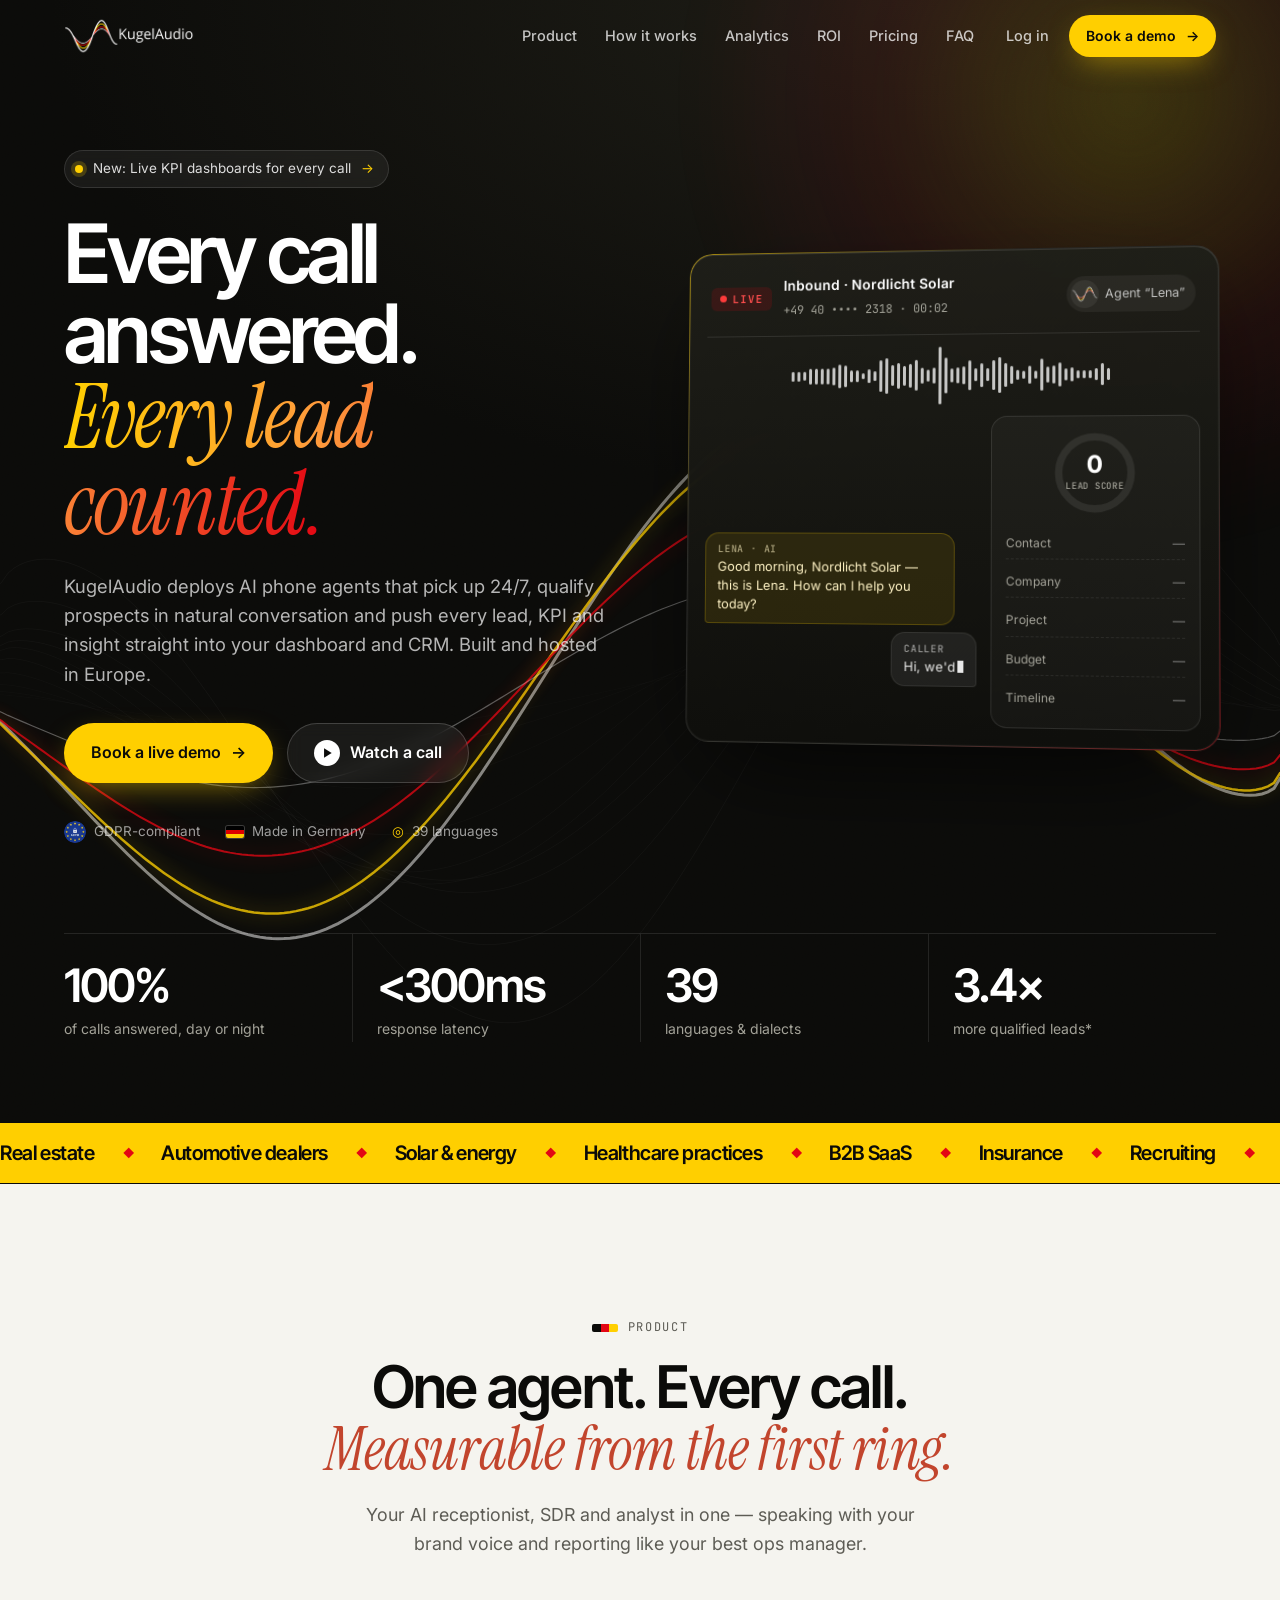
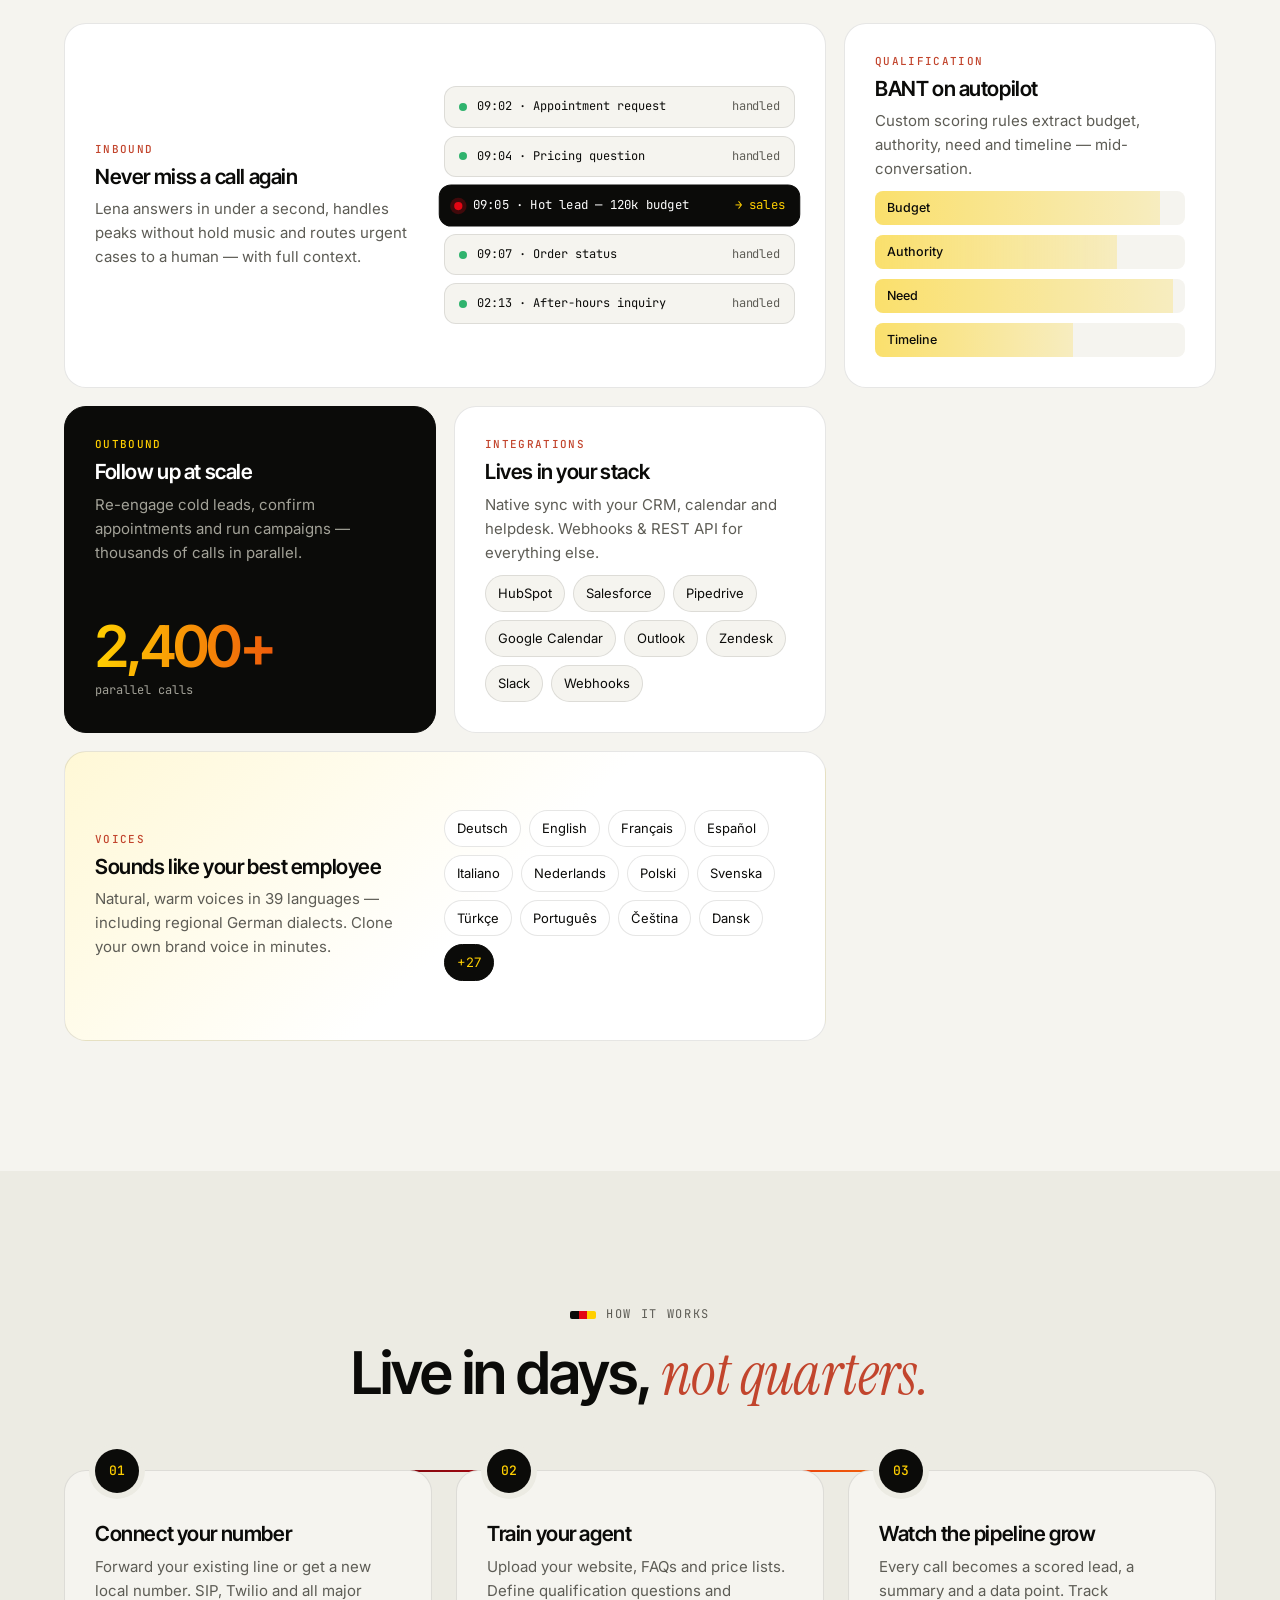
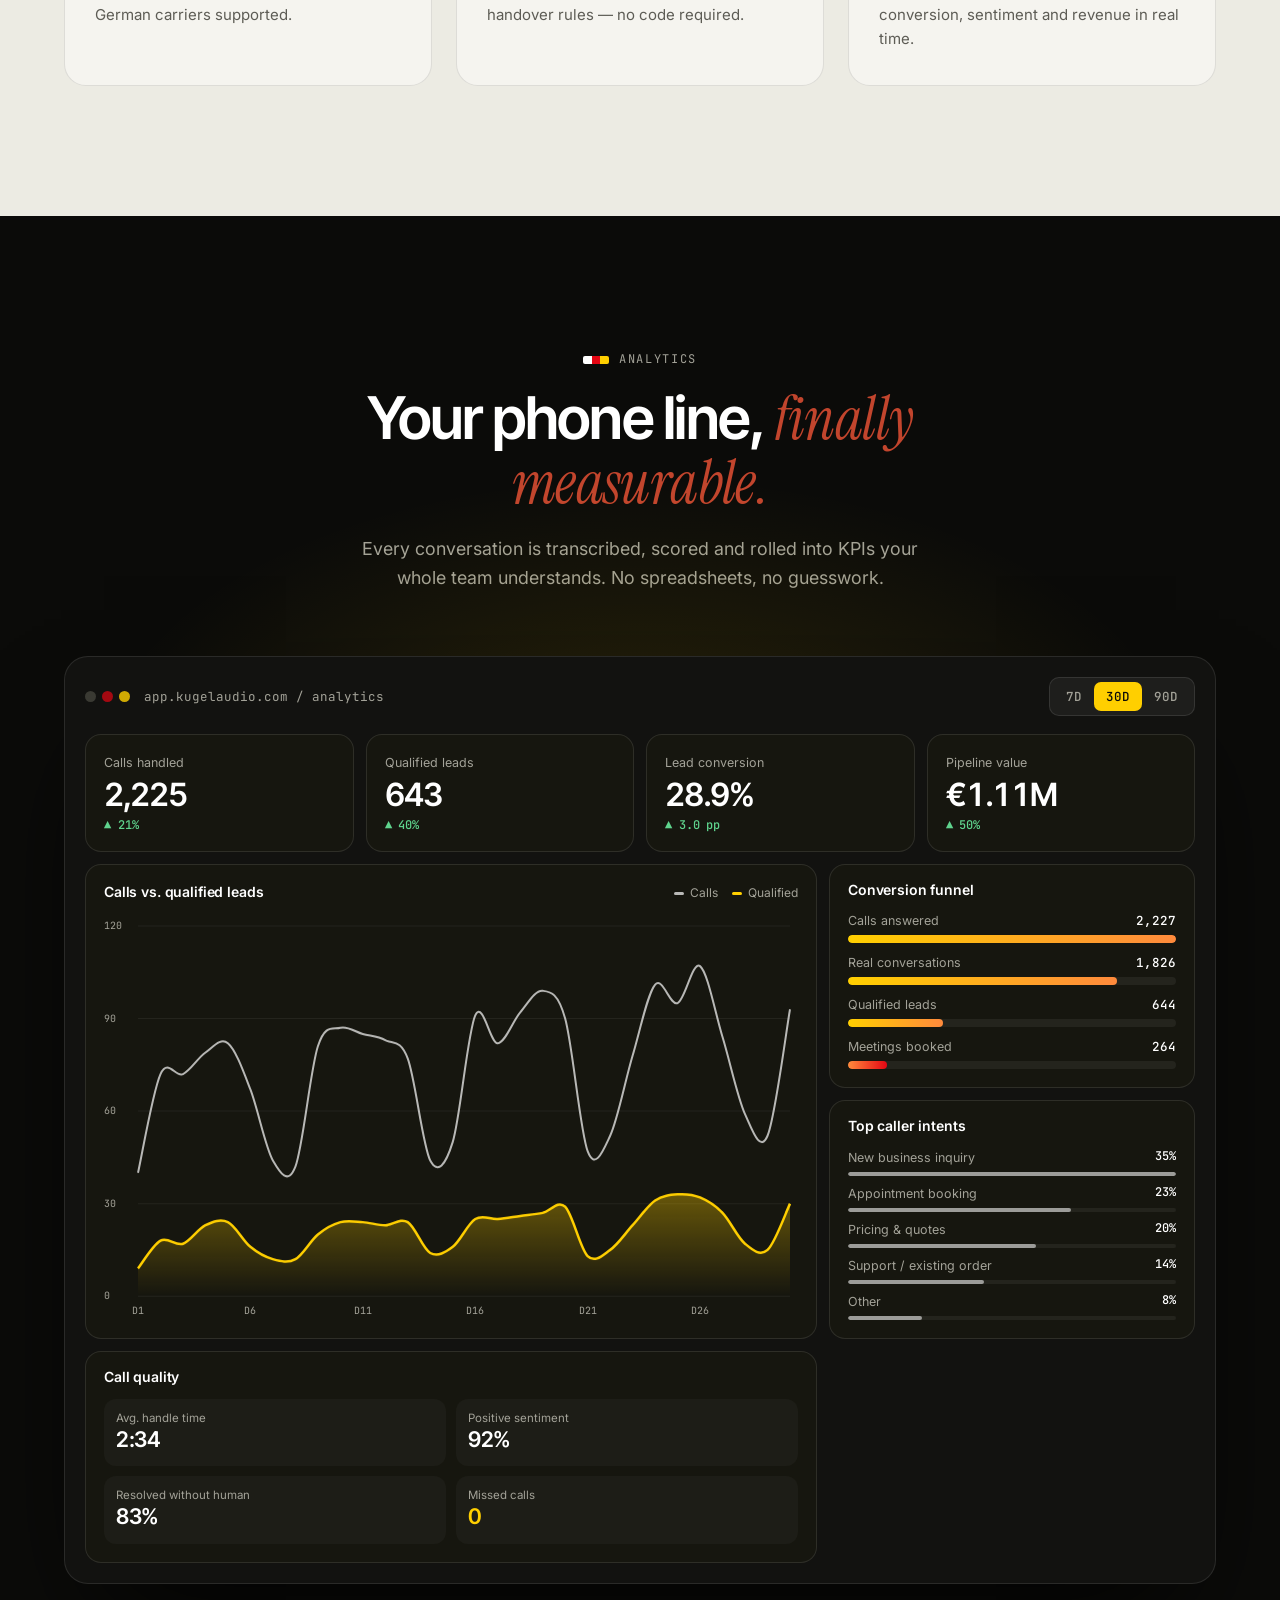
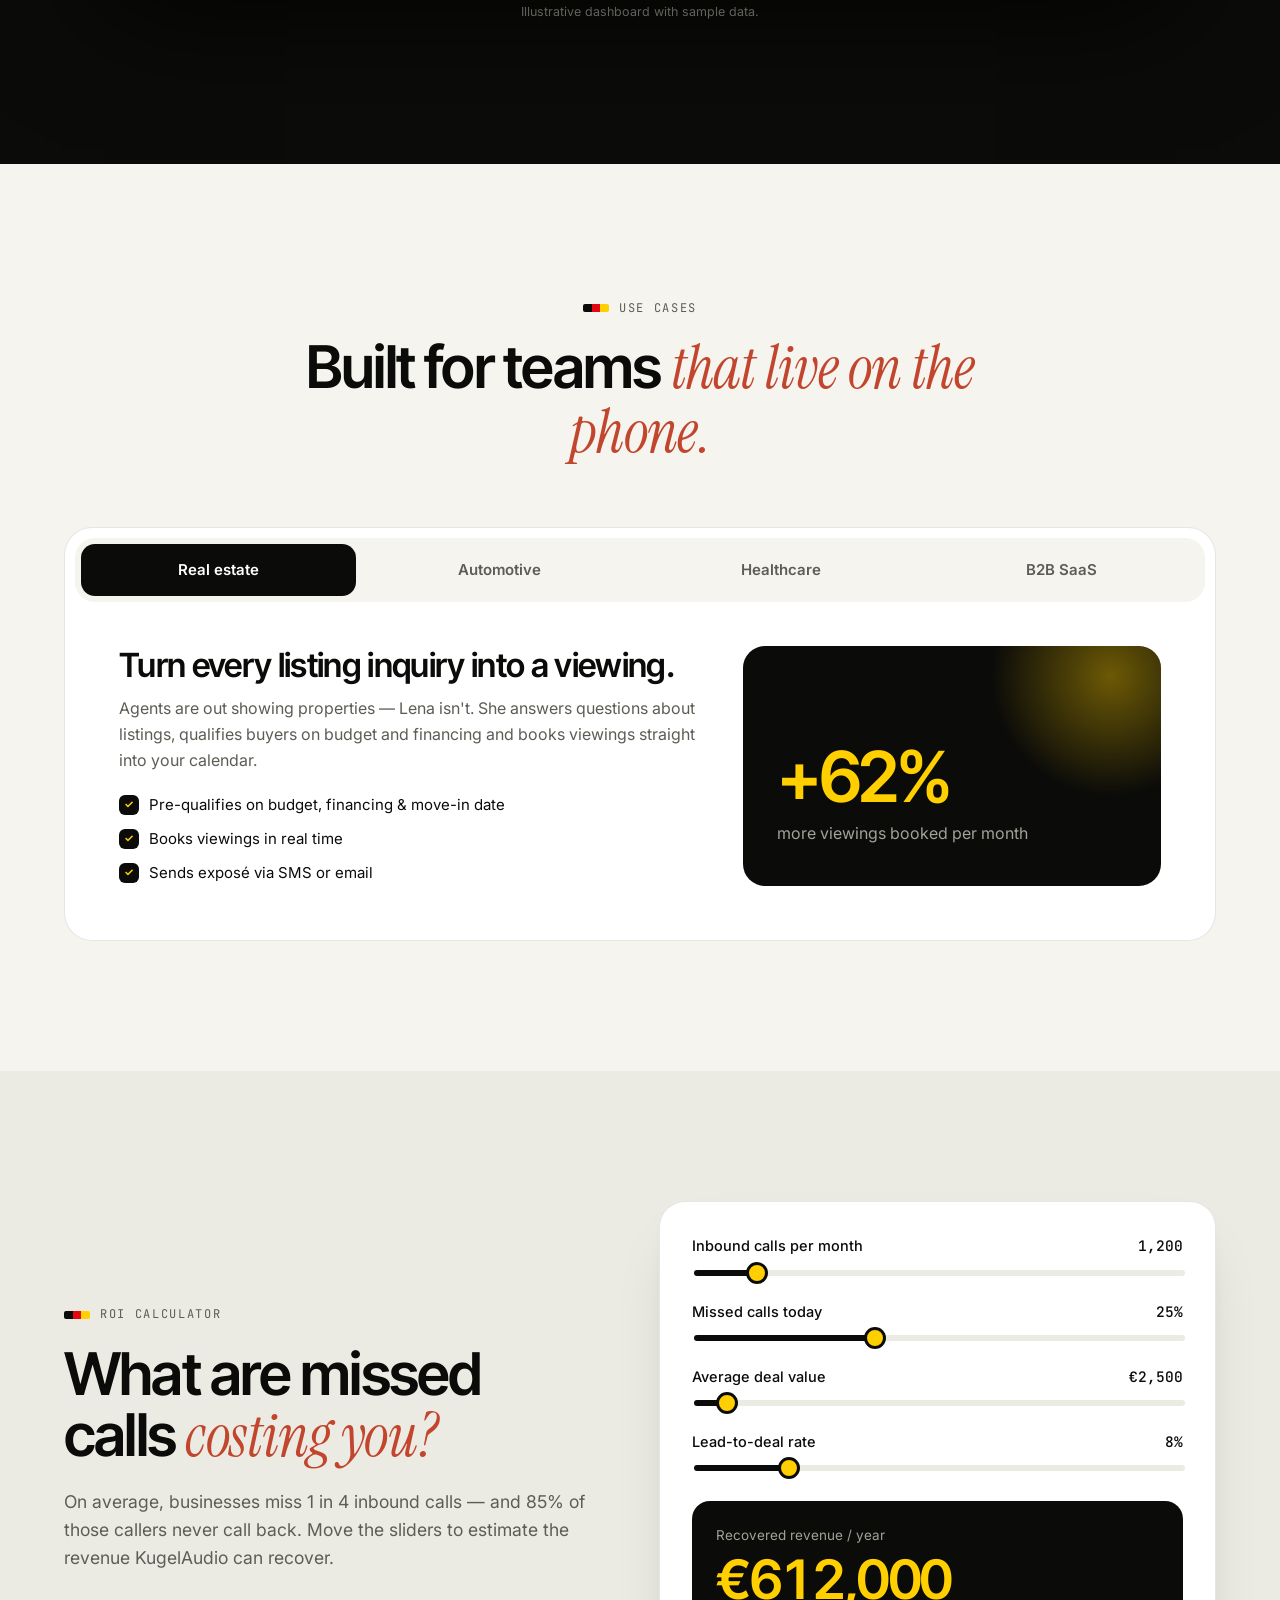
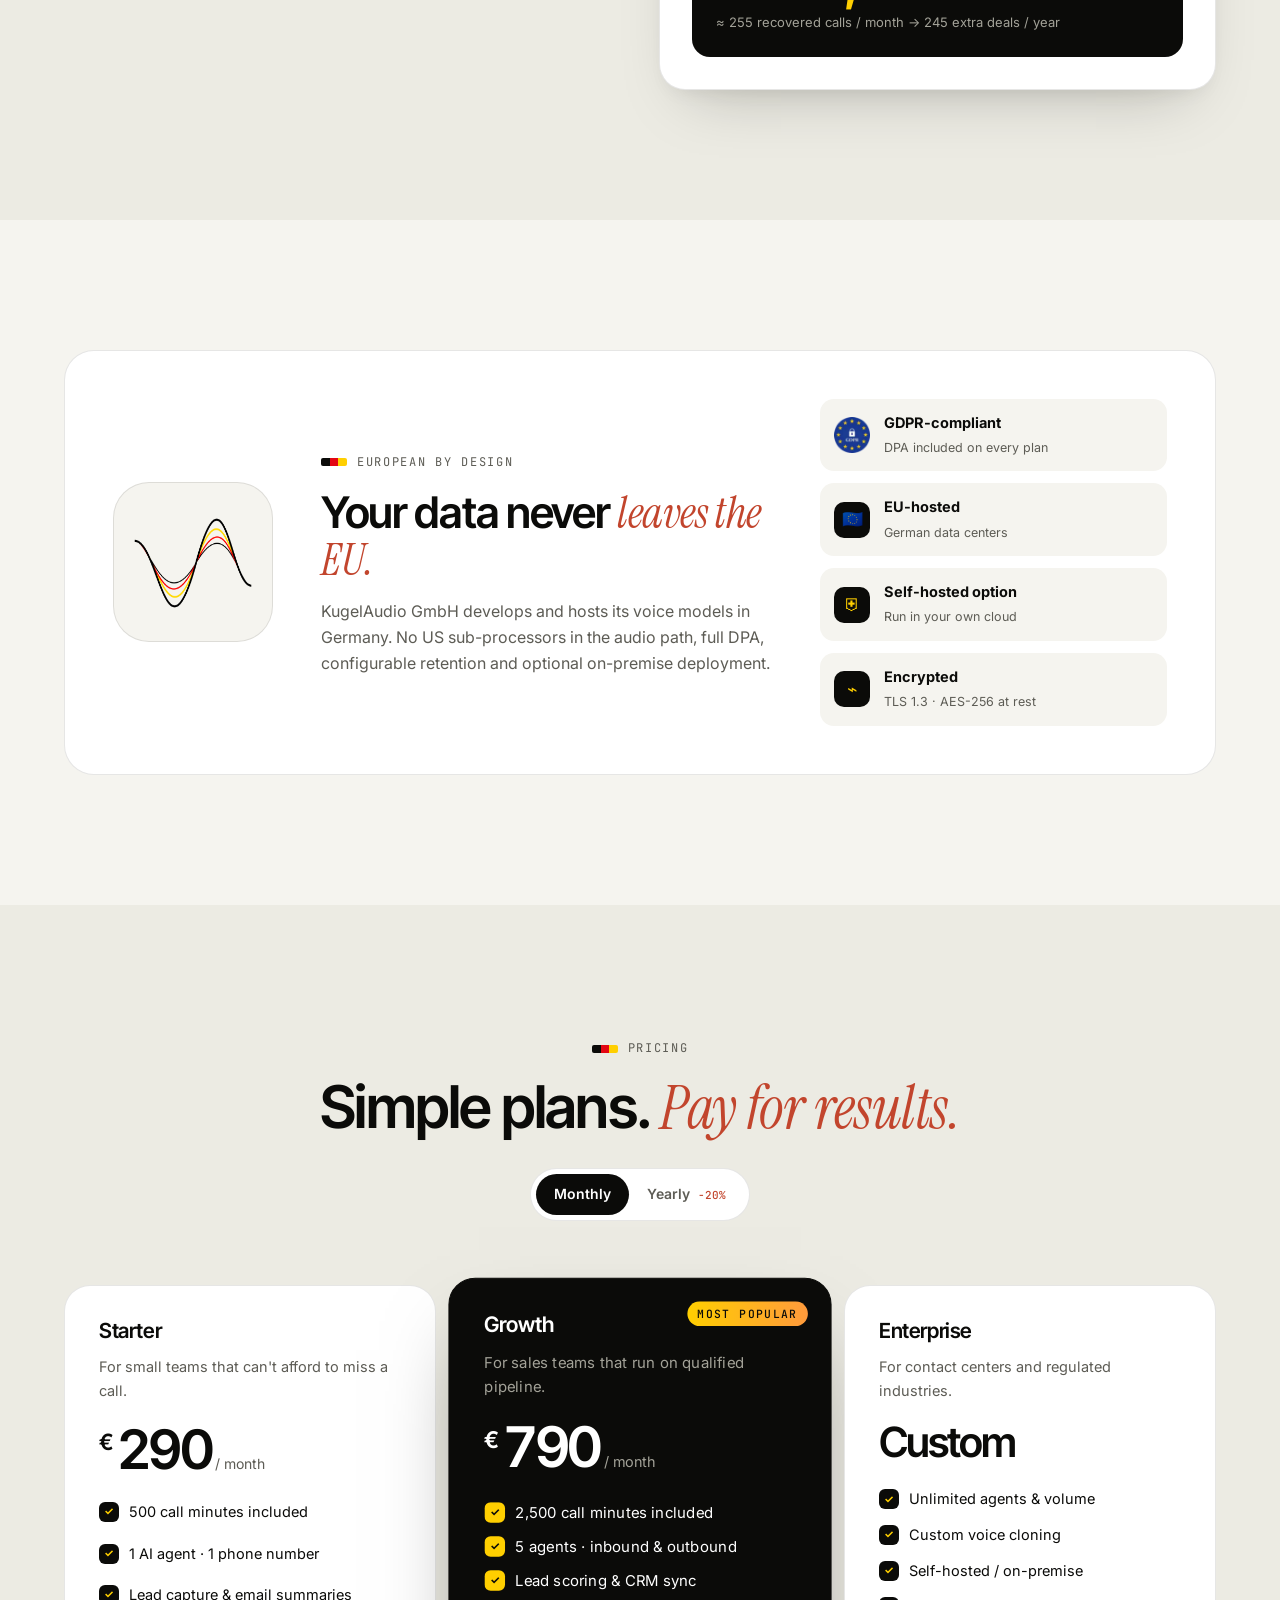
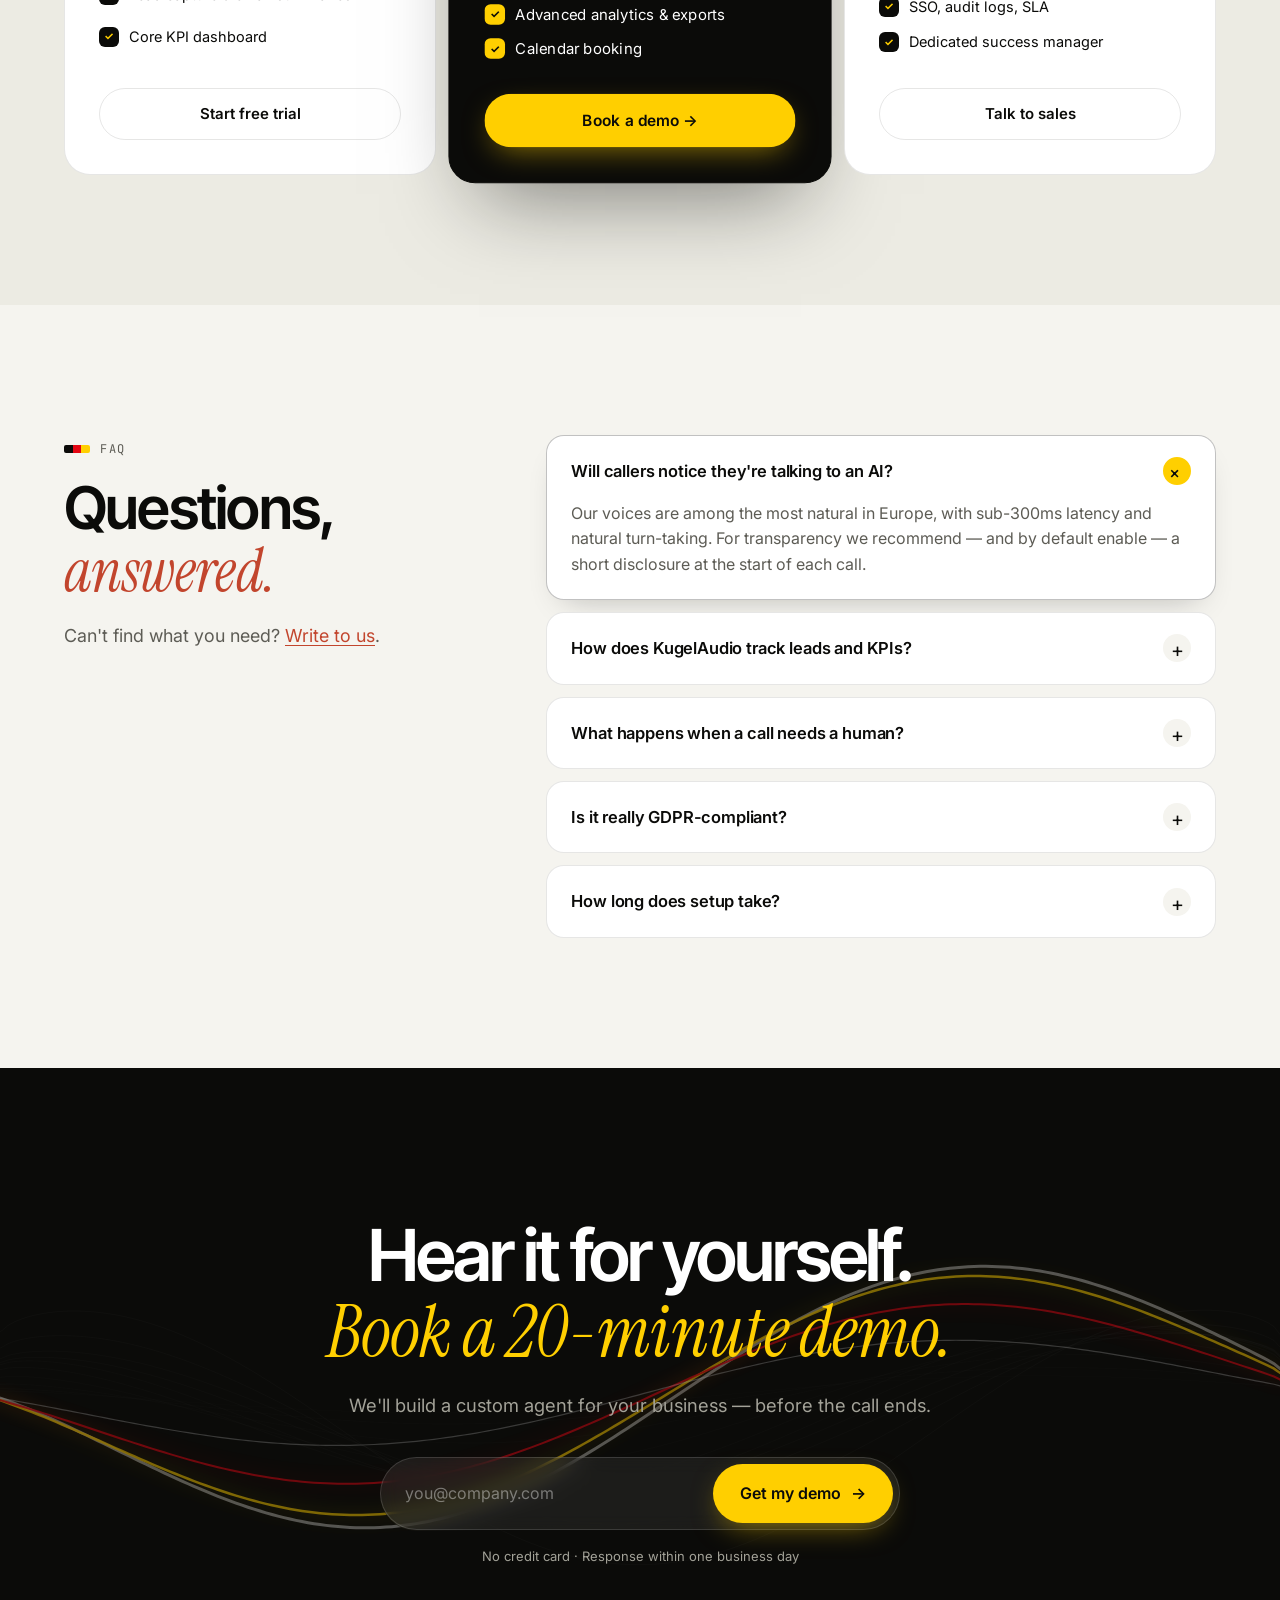
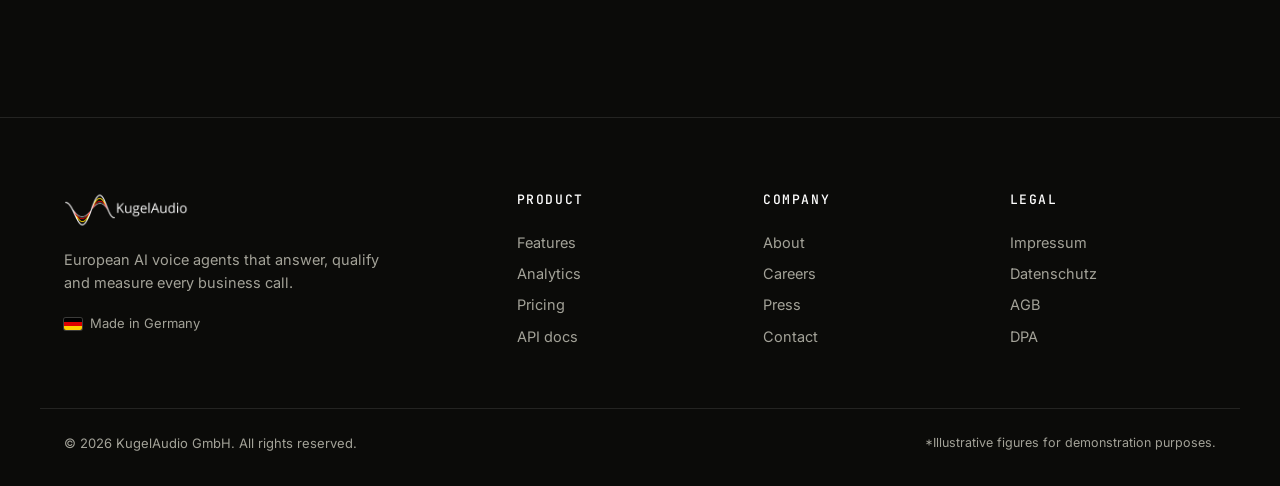
==== index.html @ 544678cc "Add KugelAudio landing page Static landing page (HTML/CSS/JS) for KugelAudio GmbH's AI phone agents:" ====
<!doctype html>
<html lang="en">
<head>
  <meta charset="utf-8" />
  <meta name="viewport" content="width=device-width, initial-scale=1" />
  <title>KugelAudio — AI Phone Agents that Turn Calls into Pipeline</title>
  <meta name="description" content="KugelAudio GmbH builds European AI voice agents that answer every business call, qualify leads in real time and report every KPI. GDPR-compliant, hosted in the EU." />
  <meta property="og:title" content="KugelAudio — AI Phone Agents for B2B" />
  <meta property="og:description" content="Every call answered. Every lead counted. European AI voice agents with built-in lead & KPI analytics." />
  <meta property="og:image" content="assets/logos/og-image.png" />
  <meta name="theme-color" content="#0b0b09" />
  <link rel="icon" href="assets/logos/favicon.ico" sizes="any" />
  <link rel="apple-touch-icon" href="assets/logos/apple-icon.png" />

  <link rel="preconnect" href="https://fonts.googleapis.com" />
  <link rel="preconnect" href="https://fonts.gstatic.com" crossorigin />
  <link href="https://fonts.googleapis.com/css2?family=Inter:wght@400;500;600;700&family=Inter+Tight:wght@500;600;700;800&family=Instrument+Serif:ital@0;1&family=JetBrains+Mono:wght@400;500&display=swap" rel="stylesheet" />
  <link rel="stylesheet" href="styles.css" />
</head>
<body>

  <!-- ============ NAV ============ -->
  <header class="nav" id="nav">
    <div class="nav__inner container">
      <a href="#top" class="nav__brand" aria-label="KugelAudio home">
        <img class="logo logo--dark" src="assets/logos/logo-banner-transparent-darkmode.png" alt="KugelAudio" width="2160" height="693" />
        <img class="logo logo--light" src="assets/logos/logo-banner-transparent.png" alt="KugelAudio" width="2160" height="693" />
      </a>
      <nav class="nav__links" aria-label="Main">
        <a href="#product">Product</a>
        <a href="#how">How it works</a>
        <a href="#analytics">Analytics</a>
        <a href="#roi">ROI</a>
        <a href="#pricing">Pricing</a>
        <a href="#faq">FAQ</a>
      </nav>
      <div class="nav__cta">
        <a href="#" class="link-quiet">Log in</a>
        <a href="#demo" class="btn btn--primary btn--sm">Book a demo <span class="arrow">→</span></a>
      </div>
      <button class="nav__burger" id="burger" aria-label="Open menu" aria-expanded="false"><span></span><span></span></button>
    </div>
    <div class="nav__mobile" id="mobileMenu">
      <a href="#product">Product</a><a href="#how">How it works</a><a href="#analytics">Analytics</a>
      <a href="#roi">ROI</a><a href="#pricing">Pricing</a><a href="#faq">FAQ</a>
      <a href="#demo" class="btn btn--primary">Book a demo →</a>
    </div>
  </header>

  <main id="top">
    <!-- ============ HERO ============ -->
    <section class="hero">
      <canvas id="heroWaves" class="hero__waves" aria-hidden="true"></canvas>
      <div class="hero__glow" aria-hidden="true"></div>
      <div class="container hero__grid">
        <div class="hero__copy">
          <a href="#analytics" class="pill reveal">
            <span class="pill__dot"></span> New: Live KPI dashboards for every call
            <span class="pill__arrow">→</span>
          </a>
          <h1 class="hero__title reveal">
            Every call answered.<br />
            <em>Every lead counted.</em>
          </h1>
          <p class="hero__lead reveal">
            KugelAudio deploys AI phone agents that pick up 24/7, qualify prospects in natural conversation and push every lead, KPI and insight straight into your dashboard and CRM. Built and hosted in Europe.
          </p>
          <div class="hero__actions reveal">
            <a href="#demo" class="btn btn--primary btn--lg">Book a live demo <span class="arrow">→</span></a>
            <button class="btn btn--ghost btn--lg" id="listenBtn" type="button">
              <span class="play"><svg viewBox="0 0 24 24" width="14" height="14"><path d="M7 4v16l13-8z" fill="currentColor"/></svg></span>
              Watch a call
            </button>
          </div>
          <ul class="hero__trust reveal">
            <li><img src="assets/logos/gdpr-badge.png" alt="" width="22" height="22" /> GDPR-compliant</li>
            <li><span class="flag" aria-hidden="true"></span> Made in Germany</li>
            <li><span class="ico">◎</span> 39 languages</li>
          </ul>
        </div>

        <!-- Live call widget -->
        <div class="callcard reveal" id="callcard" aria-label="Simulated live call">
          <div class="callcard__head">
            <div class="callcard__who">
              <span class="live"><span></span>LIVE</span>
              <div>
                <strong>Inbound · Nordlicht Solar</strong>
                <small>+49 40 •••• 2318 · <span id="callTimer">00:00</span></small>
              </div>
            </div>
            <div class="callcard__agent">
              <img src="assets/logos/logo-square-transparent-darkmode.png" alt="" width="28" height="28" />
              Agent “Lena”
            </div>
          </div>

          <div class="callcard__wave" id="callWave" aria-hidden="true"></div>

          <div class="callcard__body">
            <div class="transcript" id="transcript"></div>
            <aside class="leadpanel">
              <div class="score">
                <svg viewBox="0 0 80 80" class="score__ring">
                  <circle cx="40" cy="40" r="34" class="score__track" />
                  <circle cx="40" cy="40" r="34" class="score__bar" id="scoreBar" />
                </svg>
                <div class="score__val"><span id="scoreVal">0</span><small>lead score</small></div>
              </div>
              <dl class="fields" id="fields">
                <div data-k="name"><dt>Contact</dt><dd>—</dd></div>
                <div data-k="company"><dt>Company</dt><dd>—</dd></div>
                <div data-k="project"><dt>Project</dt><dd>—</dd></div>
                <div data-k="budget"><dt>Budget</dt><dd>—</dd></div>
                <div data-k="timeline"><dt>Timeline</dt><dd>—</dd></div>
              </dl>
            </aside>
          </div>
          <div class="toast" id="toast">
            <span class="toast__check">✓</span>
            <div><strong>Meeting booked · Tue 10:00</strong><small>Lead synced to CRM · summary sent to sales</small></div>
          </div>
        </div>
      </div>

      <!-- stat ribbon -->
      <div class="container">
        <div class="ribbon reveal">
          <div><b data-count="100" data-suffix="%">0</b><span>of calls answered, day or night</span></div>
          <div><b data-count="300" data-prefix="&lt;" data-suffix="ms">0</b><span>response latency</span></div>
          <div><b data-count="39">0</b><span>languages &amp; dialects</span></div>
          <div><b data-count="3.4" data-decimals="1" data-suffix="×">0</b><span>more qualified leads*</span></div>
        </div>
      </div>
    </section>

    <!-- ============ MARQUEE ============ -->
    <section class="marquee" aria-label="Industries">
      <div class="marquee__track">
        <span>Real estate</span><i>◆</i><span>Automotive dealers</span><i>◆</i><span>Solar &amp; energy</span><i>◆</i>
        <span>Healthcare practices</span><i>◆</i><span>B2B SaaS</span><i>◆</i><span>Insurance</span><i>◆</i>
        <span>Recruiting</span><i>◆</i><span>Hospitality</span><i>◆</i><span>Field services</span><i>◆</i>
        <span>Real estate</span><i>◆</i><span>Automotive dealers</span><i>◆</i><span>Solar &amp; energy</span><i>◆</i>
        <span>Healthcare practices</span><i>◆</i><span>B2B SaaS</span><i>◆</i><span>Insurance</span><i>◆</i>
        <span>Recruiting</span><i>◆</i><span>Hospitality</span><i>◆</i><span>Field services</span><i>◆</i>
      </div>
    </section>

    <!-- ============ PRODUCT / BENTO ============ -->
    <section class="section" id="product">
      <div class="container">
        <header class="section__head reveal">
          <span class="eyebrow">Product</span>
          <h2>One agent. Every call.<br /><em>Measurable from the first ring.</em></h2>
          <p>Your AI receptionist, SDR and analyst in one — speaking with your brand voice and reporting like your best ops manager.</p>
        </header>

        <div class="bento">
          <article class="tile tile--wide reveal">
            <div class="tile__text">
              <span class="tile__tag">Inbound</span>
              <h3>Never miss a call again</h3>
              <p>Lena answers in under a second, handles peaks without hold music and routes urgent cases to a human — with full context.</p>
            </div>
            <div class="viz-calls" aria-hidden="true">
              <div class="vc-row"><span class="vc-dot ok"></span>09:02 · Appointment request<em>handled</em></div>
              <div class="vc-row"><span class="vc-dot ok"></span>09:04 · Pricing question<em>handled</em></div>
              <div class="vc-row"><span class="vc-dot hot"></span>09:05 · Hot lead — 120k budget<em>→ sales</em></div>
              <div class="vc-row"><span class="vc-dot ok"></span>09:07 · Order status<em>handled</em></div>
              <div class="vc-row"><span class="vc-dot ok"></span>02:13 · After-hours inquiry<em>handled</em></div>
            </div>
          </article>

          <article class="tile reveal">
            <span class="tile__tag">Qualification</span>
            <h3>BANT on autopilot</h3>
            <p>Custom scoring rules extract budget, authority, need and timeline — mid-conversation.</p>
            <div class="bant" aria-hidden="true">
              <span style="--w:92%">Budget</span><span style="--w:78%">Authority</span><span style="--w:96%">Need</span><span style="--w:64%">Timeline</span>
            </div>
          </article>

          <article class="tile tile--dark reveal">
            <span class="tile__tag">Outbound</span>
            <h3>Follow up at scale</h3>
            <p>Re-engage cold leads, confirm appointments and run campaigns — thousands of calls in parallel.</p>
            <div class="big-num"><span data-count="2400" data-suffix="+">0</span><small>parallel calls</small></div>
          </article>

          <article class="tile reveal">
            <span class="tile__tag">Integrations</span>
            <h3>Lives in your stack</h3>
            <p>Native sync with your CRM, calendar and helpdesk. Webhooks &amp; REST API for everything else.</p>
            <div class="chips" aria-hidden="true">
              <span>HubSpot</span><span>Salesforce</span><span>Pipedrive</span><span>Google Calendar</span><span>Outlook</span><span>Zendesk</span><span>Slack</span><span>Webhooks</span>
            </div>
          </article>

          <article class="tile tile--wide tile--accent reveal">
            <div class="tile__text">
              <span class="tile__tag">Voices</span>
              <h3>Sounds like your best employee</h3>
              <p>Natural, warm voices in 39 languages — including regional German dialects. Clone your own brand voice in minutes.</p>
            </div>
            <div class="langs" aria-hidden="true">
              <span>Deutsch</span><span>English</span><span>Français</span><span>Español</span><span>Italiano</span><span>Nederlands</span><span>Polski</span><span>Svenska</span><span>Türkçe</span><span>Português</span><span>Čeština</span><span>Dansk</span><span class="more">+27</span>
            </div>
          </article>
        </div>
      </div>
    </section>

    <!-- ============ HOW IT WORKS ============ -->
    <section class="section section--tint" id="how">
      <div class="container">
        <header class="section__head reveal">
          <span class="eyebrow">How it works</span>
          <h2>Live in days, <em>not quarters.</em></h2>
        </header>
        <ol class="steps" id="steps">
          <li class="step reveal">
            <span class="step__n">01</span>
            <h3>Connect your number</h3>
            <p>Forward your existing line or get a new local number. SIP, Twilio and all major German carriers supported.</p>
          </li>
          <li class="step reveal">
            <span class="step__n">02</span>
            <h3>Train your agent</h3>
            <p>Upload your website, FAQs and price lists. Define qualification questions and handover rules — no code required.</p>
          </li>
          <li class="step reveal">
            <span class="step__n">03</span>
            <h3>Watch the pipeline grow</h3>
            <p>Every call becomes a scored lead, a summary and a data point. Track conversion, sentiment and revenue in real time.</p>
          </li>
          <span class="steps__line" aria-hidden="true"><span id="stepsFill"></span></span>
        </ol>
      </div>
    </section>

    <!-- ============ ANALYTICS DASHBOARD ============ -->
    <section class="section section--dark" id="analytics">
      <div class="container">
        <header class="section__head section__head--light reveal">
          <span class="eyebrow">Analytics</span>
          <h2>Your phone line, <em>finally measurable.</em></h2>
          <p>Every conversation is transcribed, scored and rolled into KPIs your whole team understands. No spreadsheets, no guesswork.</p>
        </header>

        <div class="dash reveal" id="dash">
          <div class="dash__bar">
            <div class="dash__title">
              <span class="dots"><i></i><i></i><i></i></span>
              app.kugelaudio.com / analytics
            </div>
            <div class="seg" role="tablist" aria-label="Period">
              <button role="tab" data-range="7">7D</button>
              <button role="tab" data-range="30" class="is-active">30D</button>
              <button role="tab" data-range="90">90D</button>
            </div>
          </div>

          <div class="kpis">
            <div class="kpi"><span>Calls handled</span><b id="k-calls">0</b><em class="up" id="d-calls">+0%</em></div>
            <div class="kpi"><span>Qualified leads</span><b id="k-leads">0</b><em class="up" id="d-leads">+0%</em></div>
            <div class="kpi"><span>Lead conversion</span><b id="k-conv">0%</b><em class="up" id="d-conv">+0 pp</em></div>
            <div class="kpi"><span>Pipeline value</span><b id="k-pipe">€0</b><em class="up" id="d-pipe">+0%</em></div>
          </div>

          <div class="dash__grid">
            <div class="panel panel--chart">
              <div class="panel__head">
                <h4>Calls vs. qualified leads</h4>
                <div class="legend"><span class="lg lg--calls">Calls</span><span class="lg lg--leads">Qualified</span></div>
              </div>
              <div class="chart" id="chart">
                <svg id="chartSvg" preserveAspectRatio="none"></svg>
                <div class="chart__tip" id="chartTip"></div>
              </div>
            </div>

            <div class="panel">
              <div class="panel__head"><h4>Conversion funnel</h4></div>
              <div class="funnel" id="funnel"></div>
            </div>

            <div class="panel">
              <div class="panel__head"><h4>Top caller intents</h4></div>
              <div class="intents" id="intents"></div>
            </div>

            <div class="panel">
              <div class="panel__head"><h4>Call quality</h4></div>
              <div class="quality">
                <div><span>Avg. handle time</span><b id="q-aht">2:41</b></div>
                <div><span>Positive sentiment</span><b id="q-sent">91%</b></div>
                <div><span>Resolved without human</span><b id="q-res">84%</b></div>
                <div><span>Missed calls</span><b class="zero">0</b></div>
              </div>
            </div>
          </div>
        </div>
        <p class="footnote">Illustrative dashboard with sample data.</p>
      </div>
    </section>

    <!-- ============ USE CASES ============ -->
    <section class="section" id="usecases">
      <div class="container">
        <header class="section__head reveal">
          <span class="eyebrow">Use cases</span>
          <h2>Built for teams <em>that live on the phone.</em></h2>
        </header>
        <div class="cases reveal">
          <div class="cases__tabs" role="tablist">
            <button role="tab" class="is-active" data-case="0">Real estate</button>
            <button role="tab" data-case="1">Automotive</button>
            <button role="tab" data-case="2">Healthcare</button>
            <button role="tab" data-case="3">B2B SaaS</button>
          </div>
          <div class="cases__panel" id="casePanel">
            <div class="cases__copy">
              <h3 id="caseTitle"></h3>
              <p id="caseText"></p>
              <ul id="caseList" class="checks"></ul>
            </div>
            <div class="cases__stat">
              <b id="caseStat"></b>
              <span id="caseStatLabel"></span>
            </div>
          </div>
        </div>
      </div>
    </section>

    <!-- ============ ROI ============ -->
    <section class="section section--tint" id="roi">
      <div class="container roi">
        <div class="roi__copy reveal">
          <span class="eyebrow">ROI calculator</span>
          <h2>What are missed calls <em>costing you?</em></h2>
          <p>On average, businesses miss 1 in 4 inbound calls — and 85% of those callers never call back. Move the sliders to estimate the revenue KugelAudio can recover.</p>
        </div>
        <div class="roi__card reveal">
          <label class="range">
            <span>Inbound calls per month <b id="o-calls">1,200</b></span>
            <input type="range" id="r-calls" min="100" max="10000" step="100" value="1200" />
          </label>
          <label class="range">
            <span>Missed calls today <b id="o-miss">25%</b></span>
            <input type="range" id="r-miss" min="5" max="60" step="1" value="25" />
          </label>
          <label class="range">
            <span>Average deal value <b id="o-deal">€2,500</b></span>
            <input type="range" id="r-deal" min="100" max="50000" step="100" value="2500" />
          </label>
          <label class="range">
            <span>Lead-to-deal rate <b id="o-close">8%</b></span>
            <input type="range" id="r-close" min="1" max="40" step="1" value="8" />
          </label>
          <div class="roi__result">
            <span>Recovered revenue / year</span>
            <b id="roiOut">€0</b>
            <small id="roiSub"></small>
          </div>
        </div>
      </div>
    </section>

    <!-- ============ SECURITY ============ -->
    <section class="section" id="security">
      <div class="container">
        <div class="trust reveal">
          <div class="trust__mark">
            <img src="assets/logos/logo-square-transparent.png" alt="" width="160" height="160" />
          </div>
          <div class="trust__copy">
            <span class="eyebrow">European by design</span>
            <h2>Your data never <em>leaves the EU.</em></h2>
            <p>KugelAudio GmbH develops and hosts its voice models in Germany. No US sub-processors in the audio path, full DPA, configurable retention and optional on-premise deployment.</p>
          </div>
          <ul class="trust__list">
            <li><img src="assets/logos/gdpr-badge.png" alt="" width="36" height="36" /><div><b>GDPR-compliant</b><small>DPA included on every plan</small></div></li>
            <li><span class="ti">🇪🇺</span><div><b>EU-hosted</b><small>German data centers</small></div></li>
            <li><span class="ti">⛨</span><div><b>Self-hosted option</b><small>Run in your own cloud</small></div></li>
            <li><span class="ti">⌁</span><div><b>Encrypted</b><small>TLS 1.3 · AES-256 at rest</small></div></li>
          </ul>
        </div>
      </div>
    </section>

    <!-- ============ PRICING ============ -->
    <section class="section section--tint" id="pricing">
      <div class="container">
        <header class="section__head reveal">
          <span class="eyebrow">Pricing</span>
          <h2>Simple plans. <em>Pay for results.</em></h2>
          <div class="billing" role="group" aria-label="Billing period">
            <button class="is-active" data-bill="m">Monthly</button>
            <button data-bill="y">Yearly <span class="save">−20%</span></button>
          </div>
        </header>

        <div class="plans">
          <article class="plan reveal">
            <h3>Starter</h3>
            <p class="plan__desc">For small teams that can't afford to miss a call.</p>
            <div class="plan__price"><span class="cur">€</span><b data-m="290" data-y="232" data-current="290">290</b><span class="per">/ month</span></div>
            <ul class="checks">
              <li>500 call minutes included</li><li>1 AI agent · 1 phone number</li><li>Lead capture &amp; email summaries</li><li>Core KPI dashboard</li>
            </ul>
            <a href="#demo" class="btn btn--outline">Start free trial</a>
          </article>
          <article class="plan plan--featured reveal">
            <span class="plan__badge">Most popular</span>
            <h3>Growth</h3>
            <p class="plan__desc">For sales teams that run on qualified pipeline.</p>
            <div class="plan__price"><span class="cur">€</span><b data-m="790" data-y="632" data-current="790">790</b><span class="per">/ month</span></div>
            <ul class="checks">
              <li>2,500 call minutes included</li><li>5 agents · inbound &amp; outbound</li><li>Lead scoring &amp; CRM sync</li><li>Advanced analytics &amp; exports</li><li>Calendar booking</li>
            </ul>
            <a href="#demo" class="btn btn--primary">Book a demo →</a>
          </article>
          <article class="plan reveal">
            <h3>Enterprise</h3>
            <p class="plan__desc">For contact centers and regulated industries.</p>
            <div class="plan__price"><b class="custom">Custom</b></div>
            <ul class="checks">
              <li>Unlimited agents &amp; volume</li><li>Custom voice cloning</li><li>Self-hosted / on-premise</li><li>SSO, audit logs, SLA</li><li>Dedicated success manager</li>
            </ul>
            <a href="#demo" class="btn btn--outline">Talk to sales</a>
          </article>
        </div>
      </div>
    </section>

    <!-- ============ FAQ ============ -->
    <section class="section" id="faq">
      <div class="container faq">
        <header class="section__head section__head--left reveal">
          <span class="eyebrow">FAQ</span>
          <h2>Questions, <em>answered.</em></h2>
          <p>Can't find what you need? <a href="mailto:hello@kugelaudio.com">Write to us</a>.</p>
        </header>
        <div class="faq__list">
          <details class="reveal" open>
            <summary>Will callers notice they're talking to an AI?</summary>
            <p>Our voices are among the most natural in Europe, with sub-300ms latency and natural turn-taking. For transparency we recommend — and by default enable — a short disclosure at the start of each call.</p>
          </details>
          <details class="reveal">
            <summary>How does KugelAudio track leads and KPIs?</summary>
            <p>Each call is transcribed and analyzed in real time. The agent extracts structured fields (contact, intent, budget, timeline), assigns a lead score and writes everything to your dashboard and CRM. KPIs like answer rate, conversion, handle time and sentiment update live.</p>
          </details>
          <details class="reveal">
            <summary>What happens when a call needs a human?</summary>
            <p>You define the handover rules — by intent, lead score, keyword or caller. The agent transfers warm, with a spoken summary to your colleague and the full transcript in their inbox.</p>
          </details>
          <details class="reveal">
            <summary>Is it really GDPR-compliant?</summary>
            <p>Yes. KugelAudio GmbH is a German company. Models are developed and hosted in the EU, we sign a DPA with every customer, and retention periods are fully configurable. Self-hosting is available on Enterprise.</p>
          </details>
          <details class="reveal">
            <summary>How long does setup take?</summary>
            <p>Most customers go live within 3–5 working days. Our team helps write the call flow, connect your number and integrate your CRM.</p>
          </details>
        </div>
      </div>
    </section>

    <!-- ============ CTA ============ -->
    <section class="cta" id="demo">
      <canvas id="ctaWaves" class="cta__waves" aria-hidden="true"></canvas>
      <div class="container cta__inner reveal">
        <h2>Hear it for yourself.<br /><em>Book a 20-minute demo.</em></h2>
        <p>We'll build a custom agent for your business — before the call ends.</p>
        <form class="cta__form" id="demoForm">
          <input type="email" required placeholder="you@company.com" aria-label="Work email" />
          <button class="btn btn--primary btn--lg" type="submit">Get my demo <span class="arrow">→</span></button>
        </form>
        <small class="cta__note" id="formNote">No credit card · Response within one business day</small>
      </div>
    </section>
  </main>

  <!-- ============ FOOTER ============ -->
  <footer class="footer">
    <div class="container footer__grid">
      <div class="footer__brand">
        <img src="assets/logos/logo-banner-transparent-darkmode.png" alt="KugelAudio" width="2160" height="693" />
        <p>European AI voice agents that answer, qualify and measure every business call.</p>
        <span class="footer__made"><span class="flag" aria-hidden="true"></span> Made in Germany</span>
      </div>
      <div><h5>Product</h5><a href="#product">Features</a><a href="#analytics">Analytics</a><a href="#pricing">Pricing</a><a href="#">API docs</a></div>
      <div><h5>Company</h5><a href="#">About</a><a href="#">Careers</a><a href="#">Press</a><a href="mailto:hello@kugelaudio.com">Contact</a></div>
      <div><h5>Legal</h5><a href="#">Impressum</a><a href="#">Datenschutz</a><a href="#">AGB</a><a href="#">DPA</a></div>
    </div>
    <div class="container footer__base">
      <span>© <span id="year"></span> KugelAudio GmbH. All rights reserved.</span>
      <span class="footnote">*Illustrative figures for demonstration purposes.</span>
    </div>
  </footer>

  <script src="script.js"></script>
</body>
</html>
---- styles.css ----
/* =========================================================
   KugelAudio GmbH — Landing page
   Brand: black · red · gold sine-wave mark on warm paper
   ========================================================= */

:root {
  --ink: #0b0b09;
  --ink-2: #16160f;
  --ink-3: #22221b;
  --paper: #f5f4ef;
  --paper-2: #ecebe3;
  --white: #ffffff;
  --line: rgba(11, 11, 9, 0.1);
  --line-dark: rgba(255, 255, 255, 0.1);
  --text: #0b0b09;
  --muted: #5d5c55;
  --muted-dark: #a3a298;

  --red: #e30613;
  --gold: #ffcf00;
  --rust: #c2452d;

  --radius: 22px;
  --radius-sm: 12px;
  --shadow: 0 1px 0 rgba(255,255,255,.6) inset, 0 30px 60px -30px rgba(11,11,9,.25), 0 10px 20px -10px rgba(11,11,9,.08);

  --f-body: "Inter", system-ui, -apple-system, Segoe UI, sans-serif;
  --f-display: "Inter Tight", "Inter", system-ui, sans-serif;
  --f-serif: "Instrument Serif", Georgia, serif;
  --f-mono: "JetBrains Mono", ui-monospace, SFMono-Regular, Menlo, monospace;

  --ease: cubic-bezier(.2, .7, .2, 1);
}

*, *::before, *::after { box-sizing: border-box; }
html { scroll-behavior: smooth; -webkit-text-size-adjust: 100%; }
body {
  margin: 0;
  font-family: var(--f-body);
  font-size: 16px;
  line-height: 1.6;
  color: var(--text);
  background: var(--paper);
  -webkit-font-smoothing: antialiased;
  overflow-x: hidden;
}
img { max-width: 100%; display: block; }
a { color: inherit; text-decoration: none; }
button { font: inherit; cursor: pointer; }
::selection { background: var(--gold); color: var(--ink); }

.container { width: 100%; max-width: 1200px; margin: 0 auto; padding: 0 24px; }

h1, h2, h3, h4 { font-family: var(--f-display); letter-spacing: -0.03em; line-height: 1.05; margin: 0; font-weight: 600; }
h2 { font-size: clamp(2.2rem, 4.6vw, 3.8rem); }
h3 { font-size: 1.3rem; letter-spacing: -0.02em; }
em { font-family: var(--f-serif); font-style: italic; font-weight: 400; letter-spacing: -0.01em; }
h2 em, h1 em { color: var(--rust); }

.eyebrow {
  display: inline-flex; align-items: center; gap: 10px;
  font-family: var(--f-mono); font-size: 12px; text-transform: uppercase; letter-spacing: .14em;
  color: var(--muted); margin-bottom: 18px;
}
.eyebrow::before {
  content: ""; width: 26px; height: 8px;
  background: linear-gradient(90deg, var(--ink) 0 33%, var(--red) 33% 66%, var(--gold) 66%);
  border-radius: 2px;
}
.section--dark .eyebrow, .section__head--light .eyebrow { color: var(--muted-dark); }
.section--dark .eyebrow::before { background: linear-gradient(90deg, #fff 0 33%, var(--red) 33% 66%, var(--gold) 66%); }

/* ---------- Buttons ---------- */
.btn {
  --bg: var(--ink); --fg: #fff;
  display: inline-flex; align-items: center; justify-content: center; gap: 10px;
  padding: 13px 22px; border-radius: 999px; border: 1px solid transparent;
  background: var(--bg); color: var(--fg); font-weight: 600; font-size: 15px;
  transition: transform .25s var(--ease), box-shadow .25s var(--ease), background .25s;
  white-space: nowrap;
}
.btn .arrow { transition: transform .25s var(--ease); }
.btn:hover .arrow { transform: translateX(4px); }
.btn:hover { transform: translateY(-1px); }
.btn--primary { --bg: var(--gold); --fg: var(--ink); box-shadow: 0 0 0 0 rgba(255,207,0,.5), 0 10px 30px -10px rgba(255,207,0,.6); }
.btn--primary:hover { box-shadow: 0 0 0 6px rgba(255,207,0,.18), 0 14px 34px -10px rgba(255,207,0,.7); }
.btn--ghost { --bg: rgba(255,255,255,.06); --fg: #fff; border-color: rgba(255,255,255,.18); backdrop-filter: blur(8px); }
.btn--ghost:hover { --bg: rgba(255,255,255,.12); }
.btn--outline { --bg: transparent; --fg: var(--ink); border-color: var(--line); }
.btn--outline:hover { border-color: var(--ink); }
.btn--sm { padding: 9px 16px; font-size: 14px; }
.btn--lg { padding: 16px 26px; font-size: 16px; }
.play { display: grid; place-items: center; width: 26px; height: 26px; border-radius: 50%; background: #fff; color: var(--ink); }

/* ---------- Nav ---------- */
.nav {
  position: fixed; inset: 0 0 auto 0; z-index: 50;
  transition: background .35s, border-color .35s, backdrop-filter .35s;
  border-bottom: 1px solid transparent;
}
.nav__inner { display: flex; align-items: center; gap: 32px; height: 72px; }
.nav__brand { position: relative; height: 42px; width: 131px; flex-shrink: 0; }
.nav__brand .logo { position: absolute; inset: 0; height: 42px; width: auto; transition: opacity .3s; }
.logo--light { opacity: 0; }
.nav__links { display: flex; gap: 28px; margin-left: auto; }
.nav__links a, .link-quiet { color: rgba(255,255,255,.75); font-size: 14.5px; font-weight: 500; transition: color .2s; }
.nav__links a:hover, .link-quiet:hover { color: #fff; }
.nav__cta { display: flex; align-items: center; gap: 20px; }
.nav__burger { display: none; background: none; border: 0; width: 40px; height: 40px; position: relative; margin-left: auto; }
.nav__burger span { position: absolute; left: 10px; right: 10px; height: 2px; background: #fff; transition: transform .3s, top .3s, background .3s; }
.nav__burger span:first-child { top: 15px; } .nav__burger span:last-child { top: 23px; }
.nav__mobile { display: none; }

.nav.is-scrolled { background: rgba(245,244,239,.82); backdrop-filter: saturate(160%) blur(16px); -webkit-backdrop-filter: saturate(160%) blur(16px); border-color: var(--line); }
.nav.is-scrolled .logo--dark { opacity: 0; }
.nav.is-scrolled .logo--light { opacity: 1; }
.nav.is-scrolled .nav__links a, .nav.is-scrolled .link-quiet { color: var(--muted); }
.nav.is-scrolled .nav__links a:hover, .nav.is-scrolled .link-quiet:hover { color: var(--ink); }
.nav.is-scrolled .nav__burger span { background: var(--ink); }

/* ---------- Hero ---------- */
.hero {
  position: relative; overflow: hidden;
  background: radial-gradient(120% 80% at 70% 0%, #1d1c15 0%, var(--ink) 55%);
  color: #fff; padding: 150px 0 80px;
}
.hero__waves { position: absolute; inset: 0; width: 100%; height: 100%; opacity: .9; }
.hero__glow {
  position: absolute; width: 900px; height: 900px; right: -300px; top: -350px; pointer-events: none;
  background: radial-gradient(circle, rgba(255,207,0,.16), rgba(227,6,19,.08) 40%, transparent 70%);
  filter: blur(20px);
}
.hero::after { /* grain */
  content: ""; position: absolute; inset: 0; pointer-events: none; opacity: .07; mix-blend-mode: overlay;
  background-image: url("data:image/svg+xml,%3Csvg xmlns='http://www.w3.org/2000/svg' width='160' height='160'%3E%3Cfilter id='n'%3E%3CfeTurbulence type='fractalNoise' baseFrequency='.9' numOctaves='3'/%3E%3C/filter%3E%3Crect width='100%25' height='100%25' filter='url(%23n)'/%3E%3C/svg%3E");
}
.hero__grid > * { min-width: 0; }
.hero__grid { position: relative; z-index: 2; display: grid; grid-template-columns: 1.05fr 1fr; gap: 56px; align-items: center; }

.pill {
  display: inline-flex; align-items: center; gap: 10px; padding: 7px 14px 7px 10px; border-radius: 999px;
  font-size: 13.5px; color: rgba(255,255,255,.85);
  background: rgba(255,255,255,.06); border: 1px solid rgba(255,255,255,.12); backdrop-filter: blur(6px);
  transition: border-color .2s;
}
.pill:hover { border-color: rgba(255,207,0,.6); }
.pill__dot { width: 8px; height: 8px; border-radius: 50%; background: var(--gold); box-shadow: 0 0 0 4px rgba(255,207,0,.2); animation: pulse 2s infinite; }
.pill__arrow { color: var(--gold); }

.hero__title { font-size: clamp(2.5rem, 6.4vw, 5.6rem); margin: 26px 0 24px; font-weight: 600; letter-spacing: -0.045em; line-height: .98; }
.hero__title em {
  font-size: 1.08em; letter-spacing: -0.02em;
  background: linear-gradient(90deg, var(--gold), #ff9a3c 45%, var(--red));
  -webkit-background-clip: text; background-clip: text; color: transparent;
}
.hero__lead { font-size: 1.15rem; color: rgba(255,255,255,.7); max-width: 540px; margin: 0 0 34px; }
.hero__actions { display: flex; gap: 14px; flex-wrap: wrap; }
.hero__trust { list-style: none; padding: 0; margin: 38px 0 0; display: flex; flex-wrap: wrap; gap: 10px 26px; font-size: 13.5px; color: rgba(255,255,255,.6); }
.hero__trust li { display: flex; align-items: center; gap: 8px; }
.hero__trust img { border-radius: 50%; }
.ico { color: var(--gold); }
.flag { display: inline-block; width: 18px; height: 12px; border-radius: 2px; background: linear-gradient(#000 0 33.3%, #dd0000 33.3% 66.6%, #ffce00 66.6%); box-shadow: 0 0 0 1px rgba(255,255,255,.2); }

/* ---------- Call card ---------- */
.callcard {
  position: relative;
  background: linear-gradient(180deg, rgba(30,30,24,.96), rgba(14,14,11,.98));
  border: 1px solid rgba(255,255,255,.1);
  border-radius: 24px; padding: 18px;
  box-shadow: 0 40px 100px -30px rgba(0,0,0,.8), 0 0 0 1px rgba(255,255,255,.03) inset, 0 1px 0 rgba(255,255,255,.08) inset;
  backdrop-filter: blur(20px);
  transform: perspective(1400px) rotateY(-6deg) rotateX(2deg);
  transition: transform .6s var(--ease);
}
.callcard:hover { transform: perspective(1400px) rotateY(0) rotateX(0); }
.callcard::before { /* top highlight */
  content: ""; position: absolute; inset: -1px; border-radius: inherit; padding: 1px; pointer-events: none;
  background: linear-gradient(140deg, rgba(255,207,0,.6), transparent 30%, transparent 70%, rgba(227,6,19,.45));
  -webkit-mask: linear-gradient(#000 0 0) content-box, linear-gradient(#000 0 0); -webkit-mask-composite: xor; mask-composite: exclude;
}
.callcard__head { display: flex; justify-content: space-between; align-items: center; gap: 12px; padding: 4px 4px 14px; border-bottom: 1px solid var(--line-dark); }
.callcard__who { display: flex; gap: 12px; align-items: center; }
.callcard__who strong { display: block; font-size: 14px; font-weight: 600; }
.callcard__who small { color: var(--muted-dark); font-family: var(--f-mono); font-size: 12px; }
.live { display: inline-flex; align-items: center; gap: 6px; font: 600 11px var(--f-mono); letter-spacing: .1em; color: #ff4d4d; background: rgba(227,6,19,.14); padding: 5px 9px; border-radius: 6px; }
.live span { width: 7px; height: 7px; border-radius: 50%; background: #ff3b3b; animation: blink 1.2s infinite; }
.callcard__agent { display: flex; align-items: center; gap: 6px; font-size: 12.5px; color: rgba(255,255,255,.7); padding: 4px 10px 4px 4px; background: rgba(255,255,255,.05); border-radius: 999px; }
.callcard__agent img { width: 28px; height: 28px; background: rgba(255,255,255,.06); border-radius: 50%; }

.callcard__wave { height: 54px; display: flex; align-items: center; justify-content: center; gap: 3px; margin: 14px 0; }
.callcard__wave i { width: 3px; border-radius: 3px; background: rgba(255,255,255,.22); height: 6px; transition: height .12s linear, background .3s; }
.callcard__wave.ai i { background: linear-gradient(var(--gold), var(--red)); }
.callcard__wave.user i { background: rgba(255,255,255,.75); }

.callcard__body { display: grid; grid-template-columns: 1.35fr 1fr; gap: 14px; }
.transcript { height: 270px; overflow: hidden; display: flex; flex-direction: column; justify-content: flex-end; gap: 8px; mask-image: linear-gradient(transparent, #000 22%); -webkit-mask-image: linear-gradient(transparent, #000 22%); }
.msg { font-size: 13px; line-height: 1.45; padding: 9px 12px; border-radius: 14px; max-width: 92%; animation: msgIn .4s var(--ease) both; }
.msg small { display: block; font: 500 10px var(--f-mono); letter-spacing: .08em; text-transform: uppercase; opacity: .6; margin-bottom: 2px; }
.msg--ai { background: rgba(255,207,0,.1); border: 1px solid rgba(255,207,0,.22); color: #fff3c4; border-bottom-left-radius: 4px; }
.msg--user { background: rgba(255,255,255,.07); border: 1px solid rgba(255,255,255,.08); align-self: flex-end; border-bottom-right-radius: 4px; color: rgba(255,255,255,.9); }
.msg .caret { display: inline-block; width: 6px; height: 12px; background: currentColor; margin-left: 2px; vertical-align: -1px; animation: blink .8s infinite; }

.leadpanel { background: rgba(255,255,255,.03); border: 1px solid var(--line-dark); border-radius: 16px; padding: 14px; display: flex; flex-direction: column; gap: 12px; }
.score { position: relative; width: 84px; height: 84px; align-self: center; }
.score__ring { width: 100%; height: 100%; transform: rotate(-90deg); }
.score__track { fill: none; stroke: rgba(255,255,255,.08); stroke-width: 7; }
.score__bar { fill: none; stroke: var(--gold); stroke-width: 7; stroke-linecap: round; stroke-dasharray: 213.6; stroke-dashoffset: 213.6; transition: stroke-dashoffset 1s var(--ease), stroke .5s; }
.score__val { position: absolute; inset: 0; display: grid; place-content: center; text-align: center; }
.score__val span { font: 700 24px/1 var(--f-display); }
.score__val small { font: 500 9px var(--f-mono); text-transform: uppercase; letter-spacing: .08em; color: var(--muted-dark); margin-top: 3px; }
.fields { margin: 0; display: grid; gap: 6px; }
.fields div { display: flex; justify-content: space-between; gap: 8px; font-size: 12px; padding: 6px 0; border-bottom: 1px dashed rgba(255,255,255,.08); }
.fields div:last-child { border: 0; }
.fields dt { color: var(--muted-dark); }
.fields dd { margin: 0; text-align: right; font-weight: 500; color: rgba(255,255,255,.4); transition: color .3s; }
.fields div.is-set dd { color: #fff; animation: flash .9s var(--ease); }

.toast {
  position: absolute; left: 50%; bottom: -26px; transform: translate(-50%, 20px); opacity: 0;
  display: flex; align-items: center; gap: 12px; padding: 12px 18px 12px 12px; border-radius: 14px;
  background: var(--paper); color: var(--ink); box-shadow: 0 20px 50px -10px rgba(0,0,0,.6); white-space: nowrap;
  transition: opacity .4s, transform .5s var(--ease);
}
.toast.is-on { opacity: 1; transform: translate(-50%, 0); }
.toast__check { width: 30px; height: 30px; border-radius: 9px; display: grid; place-items: center; background: var(--ink); color: var(--gold); font-weight: 700; }
.toast strong { display: block; font-size: 13.5px; }
.toast small { color: var(--muted); font-size: 12px; }

/* ---------- Ribbon ---------- */
.ribbon {
  position: relative; z-index: 2; margin-top: 90px;
  display: grid; grid-template-columns: repeat(4, 1fr);
  border-top: 1px solid var(--line-dark);
}
.ribbon div { padding: 28px 24px 0 0; }
.ribbon div + div { padding-left: 24px; border-left: 1px solid var(--line-dark); }
.ribbon b { display: block; font: 600 clamp(2rem, 3.6vw, 2.9rem)/1 var(--f-display); letter-spacing: -0.04em; margin-bottom: 8px; }
.ribbon span { color: var(--muted-dark); font-size: 14px; }

/* ---------- Marquee ---------- */
.marquee { background: var(--gold); color: var(--ink); overflow: hidden; padding: 18px 0; border-block: 1px solid var(--ink); }
.marquee__track { display: flex; gap: 28px; width: max-content; animation: marquee 40s linear infinite; font: 600 1.25rem var(--f-display); letter-spacing: -0.02em; align-items: center; }
.marquee__track i { font-style: normal; font-size: .7rem; color: var(--red); }

/* ---------- Sections ---------- */
.section { padding: 130px 0; position: relative; }
.section--tint { background: var(--paper-2); }
.section--dark { background: var(--ink); color: #fff; }
.section__head { text-align: center; max-width: 760px; margin: 0 auto 64px; }
.section__head p { color: var(--muted); font-size: 1.12rem; margin: 20px auto 0; max-width: 600px; }
.section__head--light p { color: var(--muted-dark); }
.section__head--left { text-align: left; margin: 0; }
.section__head--left p { margin-left: 0; }
.section__head a { color: var(--rust); text-decoration: underline; text-underline-offset: 3px; }

/* ---------- Bento ---------- */
.bento { display: grid; grid-template-columns: repeat(3, 1fr); gap: 18px; }
.tile {
  position: relative; overflow: hidden;
  background: var(--white); border: 1px solid var(--line); border-radius: var(--radius);
  padding: 30px; display: flex; flex-direction: column; gap: 10px; min-height: 290px;
  transition: transform .4s var(--ease), box-shadow .4s var(--ease);
}
.tile:hover { transform: translateY(-4px); box-shadow: var(--shadow); }
.tile p { color: var(--muted); margin: 0; font-size: 15px; }
.tile__tag { font: 500 11px var(--f-mono); text-transform: uppercase; letter-spacing: .12em; color: var(--rust); }
.tile--wide { grid-column: span 2; display: grid; grid-template-columns: 1fr 1.1fr; gap: 30px; align-items: center; }
.tile__text { display: flex; flex-direction: column; gap: 10px; }
.tile--dark { background: var(--ink); color: #fff; border-color: var(--ink); }
.tile--dark p { color: var(--muted-dark); }
.tile--dark .tile__tag { color: var(--gold); }
.tile--accent { background: linear-gradient(135deg, #fff8d6, #fff 55%); }

.viz-calls { display: flex; flex-direction: column; gap: 8px; font-size: 13px; }
.vc-row { display: flex; align-items: center; gap: 10px; padding: 10px 14px; border-radius: 12px; background: var(--paper); border: 1px solid var(--line); font-family: var(--f-mono); font-size: 12px; }
.vc-row em { margin-left: auto; font-family: var(--f-mono); font-style: normal; color: var(--muted); }
.vc-row:nth-child(3) { background: var(--ink); color: #fff; border-color: var(--ink); transform: scale(1.03); }
.vc-row:nth-child(3) em { color: var(--gold); }
.vc-dot { width: 8px; height: 8px; border-radius: 50%; }
.vc-dot.ok { background: #2fb36d; }
.vc-dot.hot { background: var(--red); box-shadow: 0 0 0 4px rgba(227,6,19,.25); animation: pulse 1.6s infinite; }

.bant { margin-top: auto; display: grid; gap: 10px; }
.bant span { position: relative; font-size: 12.5px; font-weight: 500; padding: 7px 12px; border-radius: 8px; background: var(--paper); overflow: hidden; z-index: 0; }
.bant span::before { content: ""; position: absolute; inset: 0; width: 0; background: linear-gradient(90deg, rgba(255,207,0,.55), rgba(255,207,0,.2)); z-index: -1; transition: width 1.4s var(--ease); }
.tile.is-in .bant span::before { width: var(--w); }
.bant span:nth-child(2)::before { transition-delay: .15s; } .bant span:nth-child(3)::before { transition-delay: .3s; } .bant span:nth-child(4)::before { transition-delay: .45s; }

.big-num { margin-top: auto; }
.big-num span { display: block; font: 600 3.6rem/1 var(--f-display); letter-spacing: -0.05em; background: linear-gradient(90deg, var(--gold), var(--red)); -webkit-background-clip: text; background-clip: text; color: transparent; }
.big-num small { color: var(--muted-dark); font-family: var(--f-mono); font-size: 12px; }

.chips, .langs { display: flex; flex-wrap: wrap; gap: 8px; margin-top: auto; }
.chips span, .langs span { font-size: 13px; padding: 7px 12px; border-radius: 999px; border: 1px solid var(--line); background: var(--paper); transition: background .2s, color .2s; }
.chips span:hover, .langs span:hover { background: var(--ink); color: #fff; }
.langs { margin-top: 0; }
.langs span { background: #fff; }
.langs .more { background: var(--ink); color: var(--gold); border-color: var(--ink); }

/* ---------- Steps ---------- */
.steps { list-style: none; margin: 0; padding: 0; display: grid; grid-template-columns: repeat(3, 1fr); gap: 24px; position: relative; }
.step { position: relative; padding: 52px 30px 34px; background: var(--paper); border: 1px solid var(--line); border-radius: var(--radius); z-index: 1; }
.step__n { position: absolute; top: -22px; left: 30px; width: 44px; height: 44px; display: grid; place-items: center; border-radius: 50%; background: var(--ink); color: var(--gold); font: 500 13px var(--f-mono); box-shadow: 0 0 0 6px var(--paper-2); }
.step h3 { margin-bottom: 10px; }
.step p { color: var(--muted); margin: 0; font-size: 15px; }
.steps__line { position: absolute; top: 0; left: 52px; right: 52px; height: 2px; background: var(--line); z-index: 0; }
.steps__line span { display: block; height: 100%; width: 0; background: linear-gradient(90deg, var(--ink), var(--red), var(--gold)); transition: width 1.6s var(--ease); }

/* ---------- Dashboard ---------- */
.section--dark { overflow: hidden; }
.section--dark::before {
  content: ""; position: absolute; left: 50%; top: 260px; width: 1100px; height: 600px; transform: translateX(-50%);
  background: radial-gradient(closest-side, rgba(255,207,0,.13), transparent); pointer-events: none;
}
.dash { position: relative; background: #121210; border: 1px solid var(--line-dark); border-radius: 24px; padding: 20px; box-shadow: 0 60px 120px -40px rgba(0,0,0,.9); }
.dash__bar { display: flex; justify-content: space-between; align-items: center; gap: 12px; margin-bottom: 18px; }
.dash__title { display: flex; align-items: center; gap: 14px; font: 12.5px var(--f-mono); color: var(--muted-dark); }
.dots { display: flex; gap: 6px; }
.dots i { width: 11px; height: 11px; border-radius: 50%; background: #333; }
.dots i:nth-child(1) { background: #3a3a33; } .dots i:nth-child(2) { background: var(--red); opacity: .7; } .dots i:nth-child(3) { background: var(--gold); opacity: .8; }
.seg { display: inline-flex; padding: 4px; background: rgba(255,255,255,.05); border-radius: 10px; border: 1px solid var(--line-dark); }
.seg button { border: 0; background: none; color: var(--muted-dark); font: 500 12.5px var(--f-mono); padding: 6px 12px; border-radius: 7px; transition: background .2s, color .2s; }
.seg button.is-active { background: var(--gold); color: var(--ink); }

.kpis { display: grid; grid-template-columns: repeat(4, 1fr); gap: 12px; margin-bottom: 12px; }
.kpi { background: var(--ink-2); border: 1px solid var(--line-dark); border-radius: 16px; padding: 18px; display: flex; flex-direction: column; gap: 4px; }
.kpi span { font-size: 12.5px; color: var(--muted-dark); }
.kpi b { font: 600 2rem/1.1 var(--f-display); letter-spacing: -0.03em; font-variant-numeric: tabular-nums; }
.kpi em { font: 500 12px var(--f-mono); font-style: normal; }
.kpi em.up { color: #5fd38d; }

.dash__grid { display: grid; grid-template-columns: 2fr 1fr; grid-template-rows: auto auto; gap: 12px; }
.panel { background: var(--ink-2); border: 1px solid var(--line-dark); border-radius: 16px; padding: 18px; min-width: 0; }
.panel--chart { grid-row: span 2; display: flex; flex-direction: column; }
.panel__head { display: flex; justify-content: space-between; align-items: center; gap: 10px; margin-bottom: 14px; }
.panel__head h4 { font-size: 14px; font-weight: 600; letter-spacing: -0.01em; font-family: var(--f-body); }
.legend { display: flex; gap: 14px; font-size: 12px; color: var(--muted-dark); }
.lg::before { content: ""; display: inline-block; width: 10px; height: 3px; border-radius: 2px; margin-right: 6px; vertical-align: middle; }
.lg--calls::before { background: rgba(255,255,255,.7); }
.lg--leads::before { background: var(--gold); }

.chart { position: relative; flex: 1; min-height: 280px; }
.chart svg { position: absolute; inset: 0; width: 100%; height: 100%; overflow: visible; }
.chart .grid line { stroke: rgba(255,255,255,.06); }
.chart .axis text { fill: var(--muted-dark); font: 10px var(--f-mono); }
.chart .l-calls { fill: none; stroke: rgba(255,255,255,.7); stroke-width: 2; vector-effect: non-scaling-stroke; }
.chart .l-leads { fill: none; stroke: var(--gold); stroke-width: 2.5; vector-effect: non-scaling-stroke; }
.chart .a-leads { fill: url(#gLeads); }
.chart .draw { stroke-dasharray: var(--len); stroke-dashoffset: var(--len); animation: draw 1.6s var(--ease) forwards; }
.chart .hover-line { stroke: rgba(255,255,255,.25); stroke-dasharray: 3 3; vector-effect: non-scaling-stroke; }
.chart .hover-dot { fill: var(--gold); stroke: var(--ink); stroke-width: 2; }
.chart__tip { position: absolute; pointer-events: none; padding: 8px 10px; background: var(--paper); color: var(--ink); border-radius: 10px; font-size: 12px; white-space: nowrap; opacity: 0; transform: translate(-50%, -110%); transition: opacity .15s; box-shadow: 0 10px 30px -5px rgba(0,0,0,.6); }
.chart__tip b { font-family: var(--f-mono); }

.funnel { display: grid; gap: 10px; }
.funnel__row { display: grid; gap: 4px; }
.funnel__row div { display: flex; justify-content: space-between; font-size: 12.5px; color: var(--muted-dark); }
.funnel__row div b { color: #fff; font-family: var(--f-mono); font-weight: 500; }
.funnel__bar { height: 8px; border-radius: 6px; background: rgba(255,255,255,.06); overflow: hidden; }
.funnel__bar span { display: block; height: 100%; border-radius: inherit; background: linear-gradient(90deg, var(--gold), #ff8a3c); width: 0; transition: width 1.1s var(--ease); }
.funnel__row:nth-child(4) .funnel__bar span { background: linear-gradient(90deg, #ff8a3c, var(--red)); }

.intents { display: grid; gap: 8px; }
.intent { display: grid; grid-template-columns: 1fr auto; gap: 4px 10px; font-size: 12.5px; color: var(--muted-dark); }
.intent b { font: 500 12px var(--f-mono); color: #fff; }
.intent i { grid-column: 1 / -1; height: 4px; border-radius: 4px; background: rgba(255,255,255,.06); position: relative; overflow: hidden; }
.intent i::after { content: ""; position: absolute; inset: 0; width: var(--w, 0); background: rgba(255,255,255,.55); border-radius: inherit; transition: width 1s var(--ease); }

.quality { display: grid; grid-template-columns: 1fr 1fr; gap: 10px; }
.quality div { background: rgba(255,255,255,.03); border-radius: 12px; padding: 12px; }
.quality span { display: block; font-size: 11.5px; color: var(--muted-dark); line-height: 1.3; }
.quality b { font: 600 1.35rem var(--f-display); letter-spacing: -0.02em; }
.quality .zero { color: var(--gold); }
.footnote { text-align: center; color: var(--muted-dark); font-size: 12.5px; margin-top: 18px; }

/* ---------- Use cases ---------- */
.cases { background: var(--white); border: 1px solid var(--line); border-radius: 28px; padding: 10px; }
.cases__tabs { display: flex; gap: 6px; padding: 6px; background: var(--paper); border-radius: 20px; overflow-x: auto; scrollbar-width: none; }
.cases__tabs button { flex: 1; border: 0; background: none; padding: 14px 18px; border-radius: 14px; font-weight: 600; font-size: 15px; color: var(--muted); white-space: nowrap; transition: background .25s, color .25s; }
.cases__tabs button.is-active { background: var(--ink); color: #fff; }
.cases__panel { display: grid; grid-template-columns: 1.4fr 1fr; gap: 40px; padding: 44px; align-items: center; }
.cases__panel.swap { animation: fadeUp .5s var(--ease); }
.cases__copy h3 { font-size: clamp(1.6rem, 2.6vw, 2.2rem); margin-bottom: 14px; }
.cases__copy p { color: var(--muted); margin: 0 0 20px; }
.cases__stat { background: var(--ink); color: #fff; border-radius: 22px; padding: 40px 34px; position: relative; overflow: hidden; min-height: 240px; display: flex; flex-direction: column; justify-content: flex-end; }
.cases__stat::before { content: ""; position: absolute; width: 260px; height: 260px; top: -100px; right: -80px; border-radius: 50%; background: radial-gradient(circle, rgba(255,207,0,.4), transparent 65%); }
.cases__stat b { font: 600 4.4rem/1 var(--f-display); letter-spacing: -0.05em; color: var(--gold); position: relative; }
.cases__stat span { color: var(--muted-dark); position: relative; margin-top: 8px; }

.checks { list-style: none; padding: 0; margin: 0; display: grid; gap: 10px; }
.checks li { position: relative; padding-left: 30px; font-size: 15px; }
.checks li::before { content: "✓"; position: absolute; left: 0; top: 2px; width: 20px; height: 20px; display: grid; place-items: center; border-radius: 6px; background: var(--ink); color: var(--gold); font-size: 11px; font-weight: 700; }

/* ---------- ROI ---------- */
.roi { display: grid; grid-template-columns: 1fr 1.05fr; gap: 64px; align-items: center; }
.roi__copy p { color: var(--muted); font-size: 1.1rem; margin-top: 20px; }
.roi__card { background: var(--white); border: 1px solid var(--line); border-radius: 26px; padding: 32px; box-shadow: var(--shadow); display: grid; gap: 22px; }
.range { display: grid; gap: 10px; }
.range > span { display: flex; justify-content: space-between; font-size: 14.5px; font-weight: 500; }
.range b { font-family: var(--f-mono); font-weight: 500; }
input[type=range] { -webkit-appearance: none; appearance: none; width: 100%; height: 6px; border-radius: 6px; background: linear-gradient(90deg, var(--ink) var(--p, 50%), var(--paper-2) var(--p, 50%)); outline: none; }
input[type=range]::-webkit-slider-thumb { -webkit-appearance: none; width: 22px; height: 22px; border-radius: 50%; background: var(--gold); border: 3px solid var(--ink); cursor: grab; transition: transform .15s; }
input[type=range]::-webkit-slider-thumb:hover { transform: scale(1.15); }
input[type=range]::-moz-range-thumb { width: 18px; height: 18px; border-radius: 50%; background: var(--gold); border: 3px solid var(--ink); cursor: grab; }
input[type=range]:focus-visible { box-shadow: 0 0 0 4px rgba(255,207,0,.4); }
.roi__result { margin-top: 6px; padding: 24px; border-radius: 18px; background: var(--ink); color: #fff; display: grid; gap: 4px; }
.roi__result span { color: var(--muted-dark); font-size: 13.5px; }
.roi__result b { font: 600 clamp(2.4rem, 5vw, 3.4rem)/1.05 var(--f-display); letter-spacing: -0.04em; color: var(--gold); font-variant-numeric: tabular-nums; }
.roi__result small { color: var(--muted-dark); font-size: 13px; }

/* ---------- Trust ---------- */
.trust { display: grid; grid-template-columns: auto 1.3fr 1fr; gap: 48px; align-items: center; background: var(--white); border: 1px solid var(--line); border-radius: 30px; padding: 48px; }
.trust__mark { width: 160px; height: 160px; border-radius: 36px; background: var(--paper); display: grid; place-items: center; border: 1px solid var(--line); }
.trust__mark img { width: 130px; animation: floaty 6s ease-in-out infinite; }
.trust__copy h2 { font-size: clamp(1.9rem, 3.4vw, 2.8rem); }
.trust__copy p { color: var(--muted); margin: 16px 0 0; }
.trust__list { list-style: none; margin: 0; padding: 0; display: grid; gap: 12px; }
.trust__list li { display: flex; align-items: center; gap: 14px; padding: 12px 14px; border-radius: 14px; background: var(--paper); }
.trust__list b { display: block; font-size: 14.5px; }
.trust__list small { color: var(--muted); font-size: 12.5px; }
.ti { width: 36px; height: 36px; display: grid; place-items: center; border-radius: 10px; background: var(--ink); color: var(--gold); font-size: 17px; flex-shrink: 0; }

/* ---------- Pricing ---------- */
.billing { display: inline-flex; margin-top: 28px; padding: 5px; border-radius: 999px; background: var(--white); border: 1px solid var(--line); }
.billing button { border: 0; background: none; padding: 9px 18px; border-radius: 999px; font-weight: 600; font-size: 14px; color: var(--muted); transition: background .2s, color .2s; }
.billing button.is-active { background: var(--ink); color: #fff; }
.save { font: 500 11px var(--f-mono); color: var(--rust); margin-left: 4px; }
.billing button.is-active .save { color: var(--gold); }
.plans { display: grid; grid-template-columns: repeat(3, 1fr); gap: 18px; align-items: stretch; }
.plan { position: relative; background: var(--white); border: 1px solid var(--line); border-radius: 26px; padding: 34px; display: flex; flex-direction: column; gap: 14px; transition: transform .35s var(--ease), box-shadow .35s; }
.plan:hover { transform: translateY(-4px); box-shadow: var(--shadow); }
.plan__desc { color: var(--muted); margin: 0; font-size: 14.5px; min-height: 44px; }
.plan__price { display: flex; align-items: baseline; gap: 4px; margin: 6px 0 10px; }
.plan__price b { font: 600 3.4rem/1 var(--f-display); letter-spacing: -0.05em; font-variant-numeric: tabular-nums; }
.plan__price .custom { font-size: 2.6rem; }
.plan__price .cur { font: 600 1.4rem var(--f-display); align-self: flex-start; margin-top: 6px; }
.plan__price .per { color: var(--muted); font-size: 14px; }
.plan .checks { margin-bottom: 18px; flex: 1; }
.plan .checks li { font-size: 14.5px; }
.plan .btn { width: 100%; }
.plan--featured { background: var(--ink); color: #fff; border-color: var(--ink); transform: scale(1.03); box-shadow: 0 40px 80px -30px rgba(11,11,9,.5); }
.plan--featured:hover { transform: scale(1.03) translateY(-4px); }
.plan--featured .plan__desc, .plan--featured .per { color: var(--muted-dark); }
.plan--featured .checks li::before { background: var(--gold); color: var(--ink); }
.plan__badge { position: absolute; top: 22px; right: 22px; font: 500 11px var(--f-mono); text-transform: uppercase; letter-spacing: .1em; padding: 5px 10px; border-radius: 999px; background: linear-gradient(90deg, var(--gold), #ff9a3c); color: var(--ink); }

/* ---------- FAQ ---------- */
.faq { display: grid; grid-template-columns: 1fr 1.6fr; gap: 64px; align-items: start; }
.faq__list { display: grid; gap: 12px; }
details { background: var(--white); border: 1px solid var(--line); border-radius: 18px; padding: 0 24px; transition: border-color .25s, box-shadow .25s; }
details[open] { border-color: rgba(11,11,9,.25); box-shadow: 0 14px 30px -18px rgba(11,11,9,.3); }
summary { list-style: none; cursor: pointer; padding: 22px 36px 22px 0; font-weight: 600; font-size: 16.5px; position: relative; letter-spacing: -0.01em; }
summary::-webkit-details-marker { display: none; }
summary::after { content: "+"; position: absolute; right: 0; top: 50%; transform: translateY(-50%); width: 28px; height: 28px; border-radius: 50%; display: grid; place-items: center; background: var(--paper); font-weight: 400; font-size: 20px; transition: transform .3s var(--ease), background .3s; }
details[open] summary::after { transform: translateY(-50%) rotate(45deg); background: var(--gold); }
details p { margin: -6px 0 22px; color: var(--muted); }

/* ---------- CTA ---------- */
.cta { position: relative; overflow: hidden; background: var(--ink); color: #fff; padding: 150px 0; text-align: center; }
.cta__waves { position: absolute; inset: 0; width: 100%; height: 100%; opacity: .55; }
.cta__inner { position: relative; z-index: 1; }
.cta h2 { font-size: clamp(2.4rem, 5.6vw, 4.6rem); letter-spacing: -0.045em; }
.cta h2 em { color: var(--gold); }
.cta p { color: var(--muted-dark); font-size: 1.15rem; margin: 22px 0 36px; }
.cta__form { display: flex; gap: 10px; max-width: 520px; margin: 0 auto; padding: 6px; border-radius: 999px; background: rgba(255,255,255,.07); border: 1px solid rgba(255,255,255,.14); backdrop-filter: blur(10px); }
.cta__form input { flex: 1; min-width: 0; border: 0; background: none; color: #fff; padding: 0 18px; font: inherit; font-size: 16px; outline: none; }
.cta__form input::placeholder { color: rgba(255,255,255,.4); }
.cta__note { display: block; margin-top: 16px; color: var(--muted-dark); font-size: 13px; }
.cta__note.ok { color: var(--gold); }

/* ---------- Footer ---------- */
.footer { background: var(--ink); color: var(--muted-dark); border-top: 1px solid var(--line-dark); padding: 72px 0 32px; font-size: 14.5px; }
.footer__grid { display: grid; grid-template-columns: 2fr 1fr 1fr 1fr; gap: 40px; }
.footer__brand img { height: 40px; width: auto; margin-bottom: 18px; }
.footer__brand p { max-width: 320px; margin: 0 0 18px; }
.footer__made { display: inline-flex; align-items: center; gap: 8px; font-size: 13px; }
.footer h5 { color: #fff; font-size: 13px; margin: 0 0 16px; font-family: var(--f-mono); font-weight: 500; text-transform: uppercase; letter-spacing: .12em; }
.footer__grid a { display: block; padding: 4px 0; transition: color .2s; }
.footer__grid a:hover { color: var(--gold); }
.footer__base { display: flex; justify-content: space-between; gap: 16px; flex-wrap: wrap; margin-top: 56px; padding-top: 24px; border-top: 1px solid var(--line-dark); font-size: 13px; }
.footer__base .footnote { margin: 0; }

/* ---------- Reveal ---------- */
.reveal { opacity: 0; transform: translateY(24px); transition: opacity .8s var(--ease), transform .8s var(--ease); }
.reveal.is-in { opacity: 1; transform: none; }
.callcard.reveal.is-in { transform: perspective(1400px) rotateY(-6deg) rotateX(2deg); }
.callcard.reveal.is-in:hover { transform: perspective(1400px) rotateY(0) rotateX(0); }
.plan--featured.reveal.is-in { transform: scale(1.03); }

/* ---------- Keyframes ---------- */
@keyframes pulse { 0%,100% { box-shadow: 0 0 0 0 rgba(255,207,0,.5); } 50% { box-shadow: 0 0 0 7px rgba(255,207,0,0); } }
@keyframes blink { 50% { opacity: 0; } }
@keyframes msgIn { from { opacity: 0; transform: translateY(10px) scale(.98); } }
@keyframes flash { 0% { color: var(--gold); } 100% { color: #fff; } }
@keyframes marquee { to { transform: translateX(-50%); } }
@keyframes draw { to { stroke-dashoffset: 0; } }
@keyframes fadeUp { from { opacity: 0; transform: translateY(12px); } }
@keyframes floaty { 50% { transform: translateY(-8px) rotate(-2deg); } }

/* ---------- Responsive ---------- */
@media (max-width: 1080px) {
  .nav__links { gap: 20px; }
  .hero__grid { grid-template-columns: 1fr; gap: 64px; }
  .callcard, .callcard.reveal.is-in { transform: none; max-width: 640px; }
  .trust { grid-template-columns: 1fr 1fr; }
  .trust__mark { display: none; }
  .dash__grid { grid-template-columns: 1fr 1fr; }
  .panel--chart { grid-column: 1 / -1; grid-row: auto; }
}
@media (max-width: 900px) {
  .nav__links, .nav__cta { display: none; }
  .nav__burger { display: block; }
  .nav__mobile { display: grid; gap: 4px; position: absolute; top: 72px; left: 12px; right: 12px; padding: 14px; border-radius: 20px; background: var(--paper); border: 1px solid var(--line); box-shadow: var(--shadow); opacity: 0; transform: translateY(-8px); pointer-events: none; transition: opacity .25s, transform .25s; }
  .nav__mobile a { padding: 12px 10px; font-weight: 600; border-radius: 10px; }
  .nav__mobile a:not(.btn):hover { background: var(--paper-2); }
  .nav__mobile .btn { margin-top: 8px; }
  .nav.menu-open .nav__mobile { opacity: 1; transform: none; pointer-events: auto; }
  .nav.menu-open .nav__burger span:first-child { top: 19px; transform: rotate(45deg); }
  .nav.menu-open .nav__burger span:last-child { top: 19px; transform: rotate(-45deg); }
  .bento { grid-template-columns: 1fr 1fr; }
  .tile--wide { grid-column: 1 / -1; }
  .steps { grid-template-columns: 1fr; gap: 40px; }
  .steps__line { display: none; }
  .kpis { grid-template-columns: 1fr 1fr; }
  .cases__panel { grid-template-columns: 1fr; padding: 28px 18px; }
  .roi, .faq { grid-template-columns: 1fr; gap: 40px; }
  .plans { grid-template-columns: 1fr; max-width: 480px; margin: 0 auto; }
  .plan--featured, .plan--featured.reveal.is-in, .plan--featured:hover { transform: none; }
  .footer__grid { grid-template-columns: 1fr 1fr 1fr; }
  .footer__brand { grid-column: 1 / -1; }
  .ribbon { grid-template-columns: 1fr 1fr; }
  .ribbon div:nth-child(3) { border-left: 0; padding-left: 0; }
}
@media (max-width: 640px) {
  .container { padding: 0 16px; }
  .section { padding: 90px 0; }
  .hero { padding-top: 120px; }
  .callcard { padding: 14px; }
  .callcard__body { grid-template-columns: 1fr; }
  .transcript { height: 230px; }
  .leadpanel { flex-direction: row; align-items: center; }
  .score { flex-shrink: 0; }
  .fields { flex: 1; }
  .callcard__agent { display: none; }
  .toast { white-space: normal; width: calc(100% - 24px); }
  .bento { grid-template-columns: 1fr; }
  .tile--wide { grid-template-columns: 1fr; }
  .dash { padding: 12px; }
  .dash__grid { grid-template-columns: 1fr; }
  .dash__title { font-size: 0; gap: 0; }
  .kpi b { font-size: 1.5rem; }
  .trust { grid-template-columns: 1fr; padding: 28px; }
  .cta__form { flex-direction: column; border-radius: 22px; }
  .cta__form input { padding: 14px 16px; }
  .footer__grid { grid-template-columns: 1fr 1fr; }
  .ribbon div, .ribbon div + div { padding: 22px 12px 0 0; }
  .ribbon div:nth-child(even) { padding-left: 16px; }
}

@media (prefers-reduced-motion: reduce) {
  *, *::before, *::after { animation-duration: .001ms !important; animation-iteration-count: 1 !important; transition-duration: .001ms !important; }
  html { scroll-behavior: auto; }
}
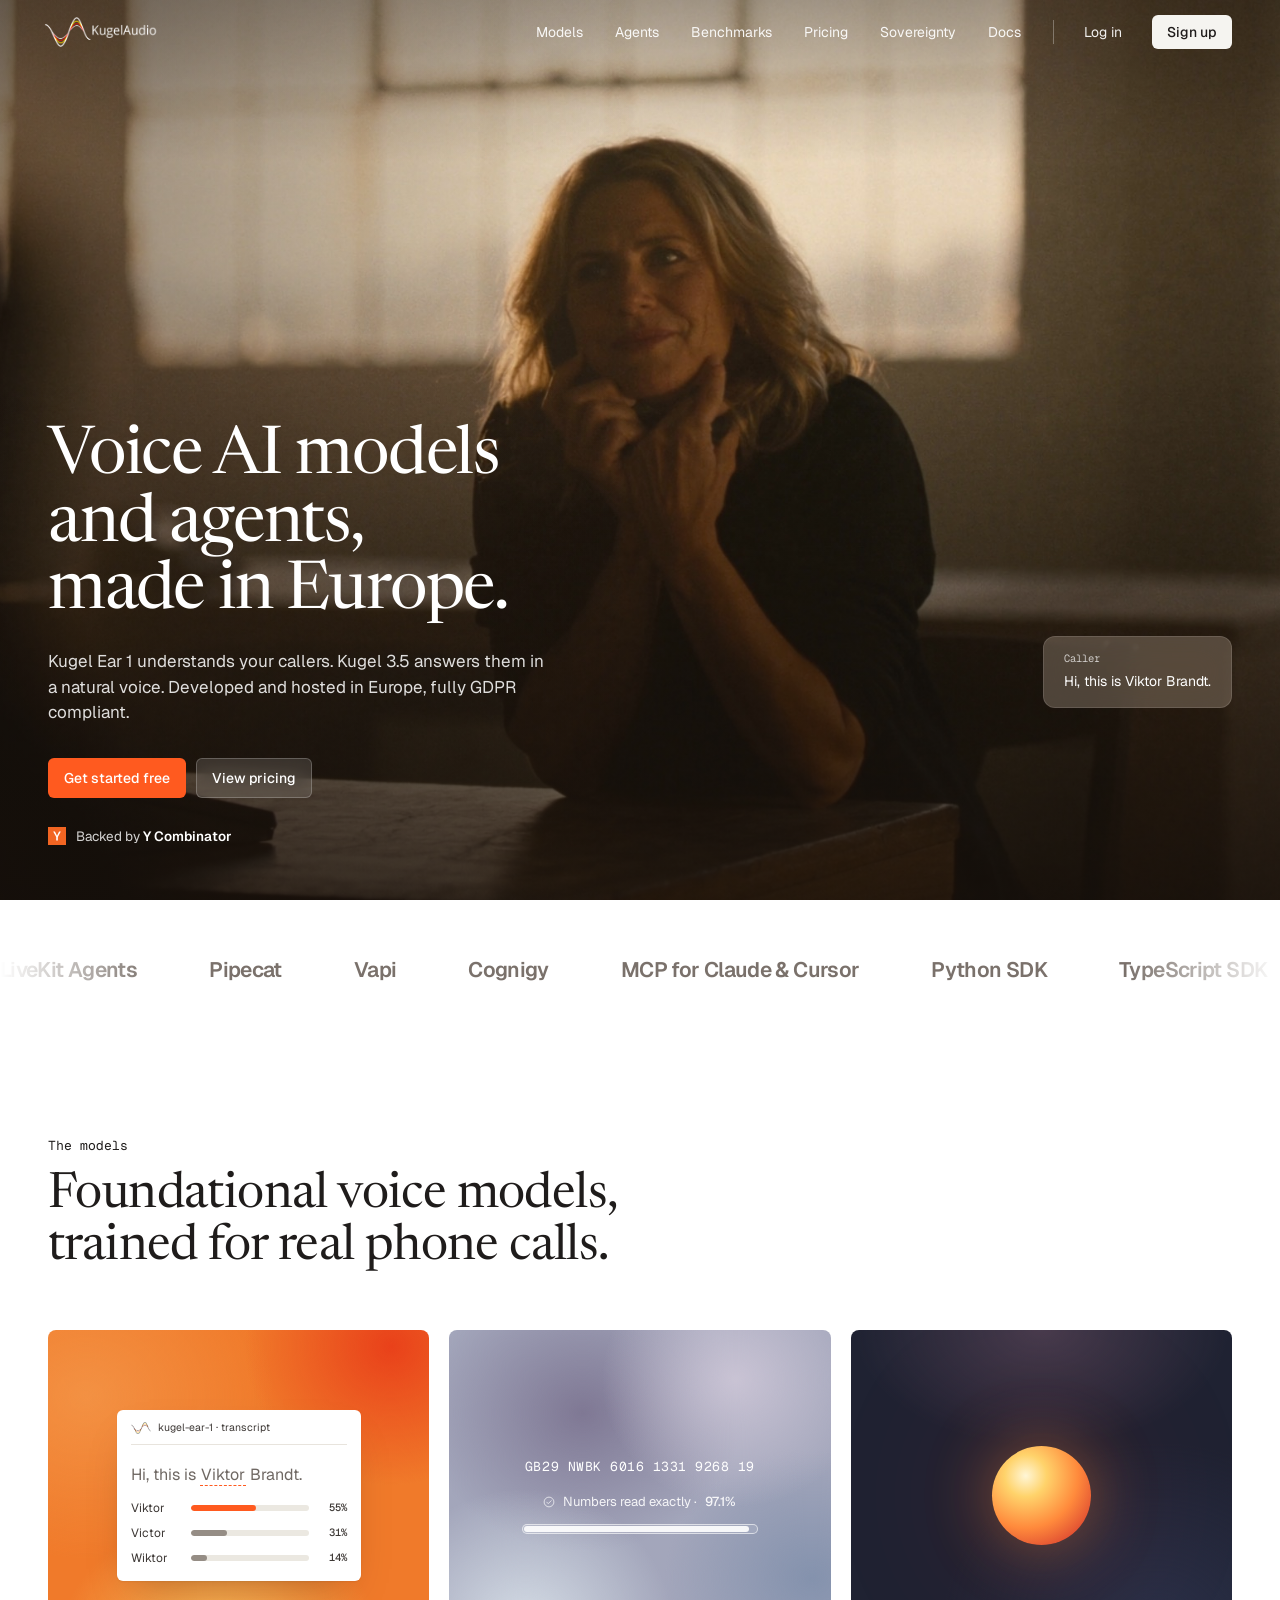
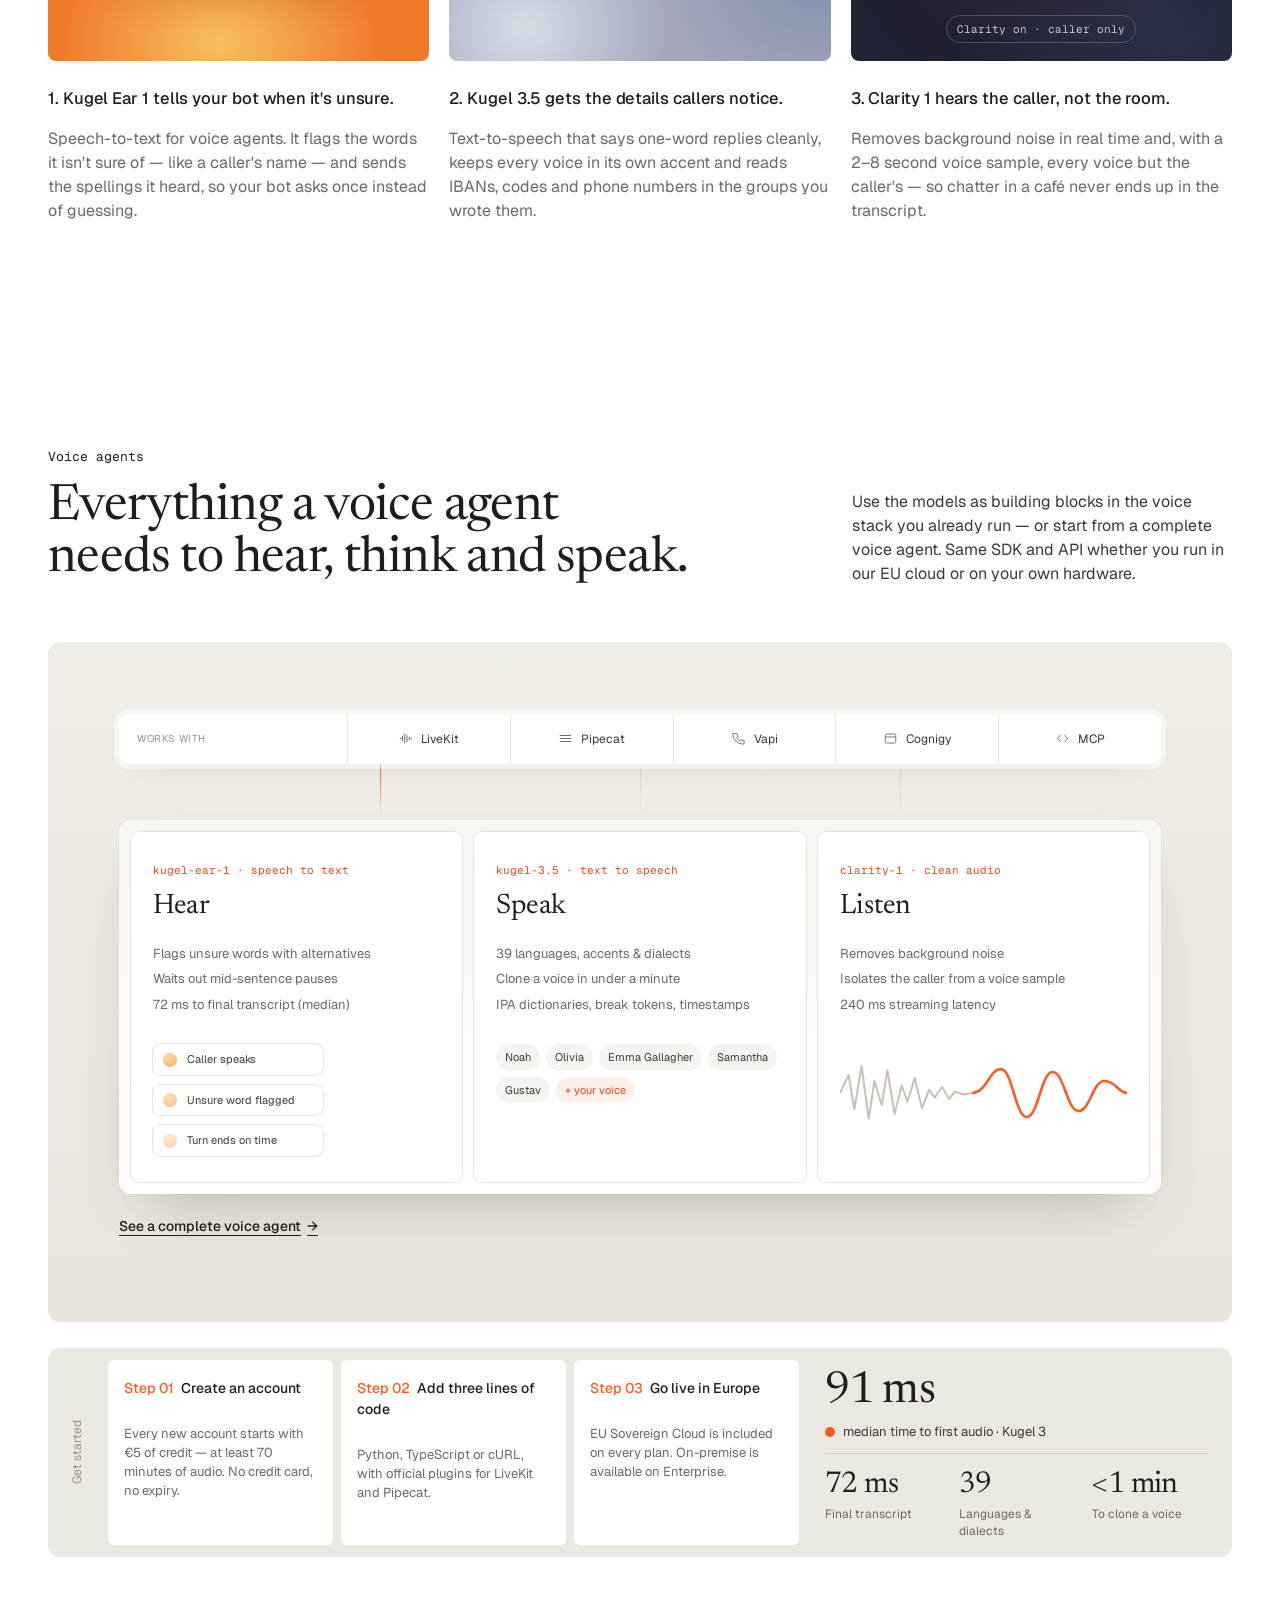
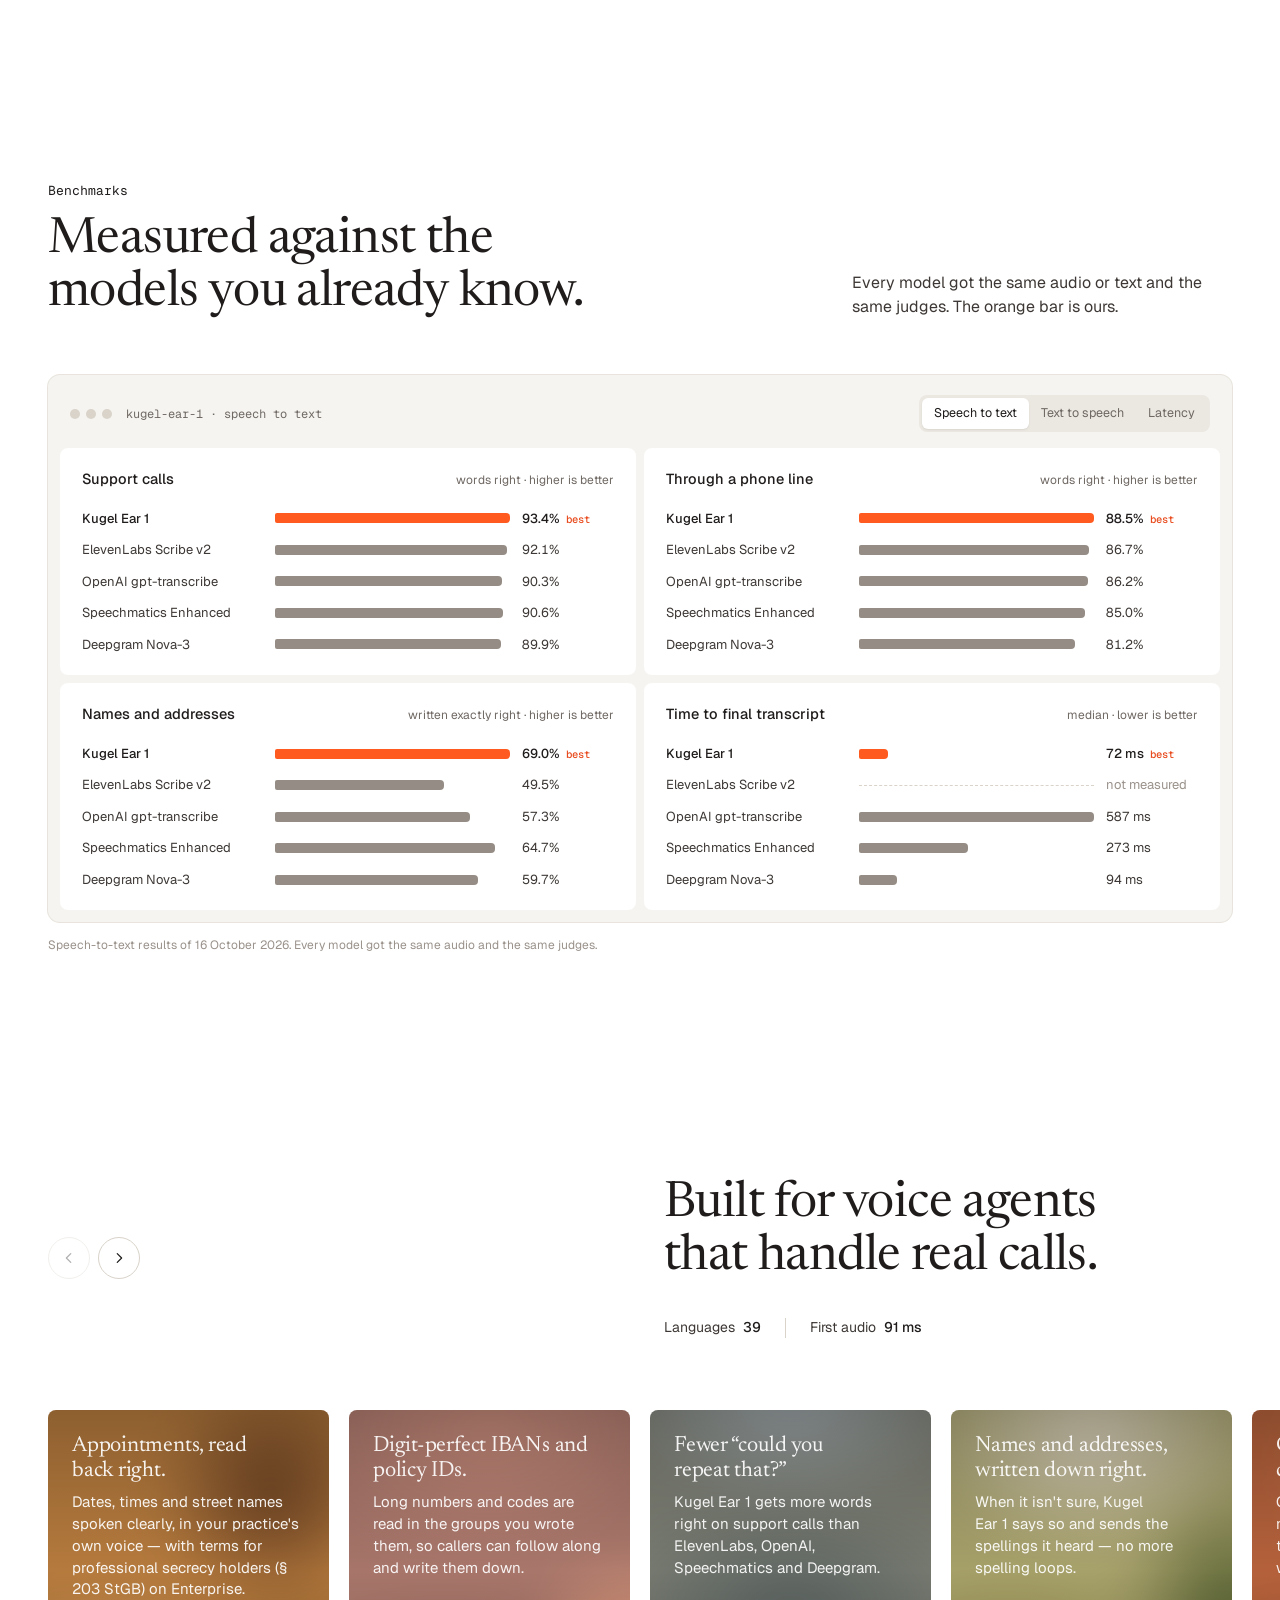
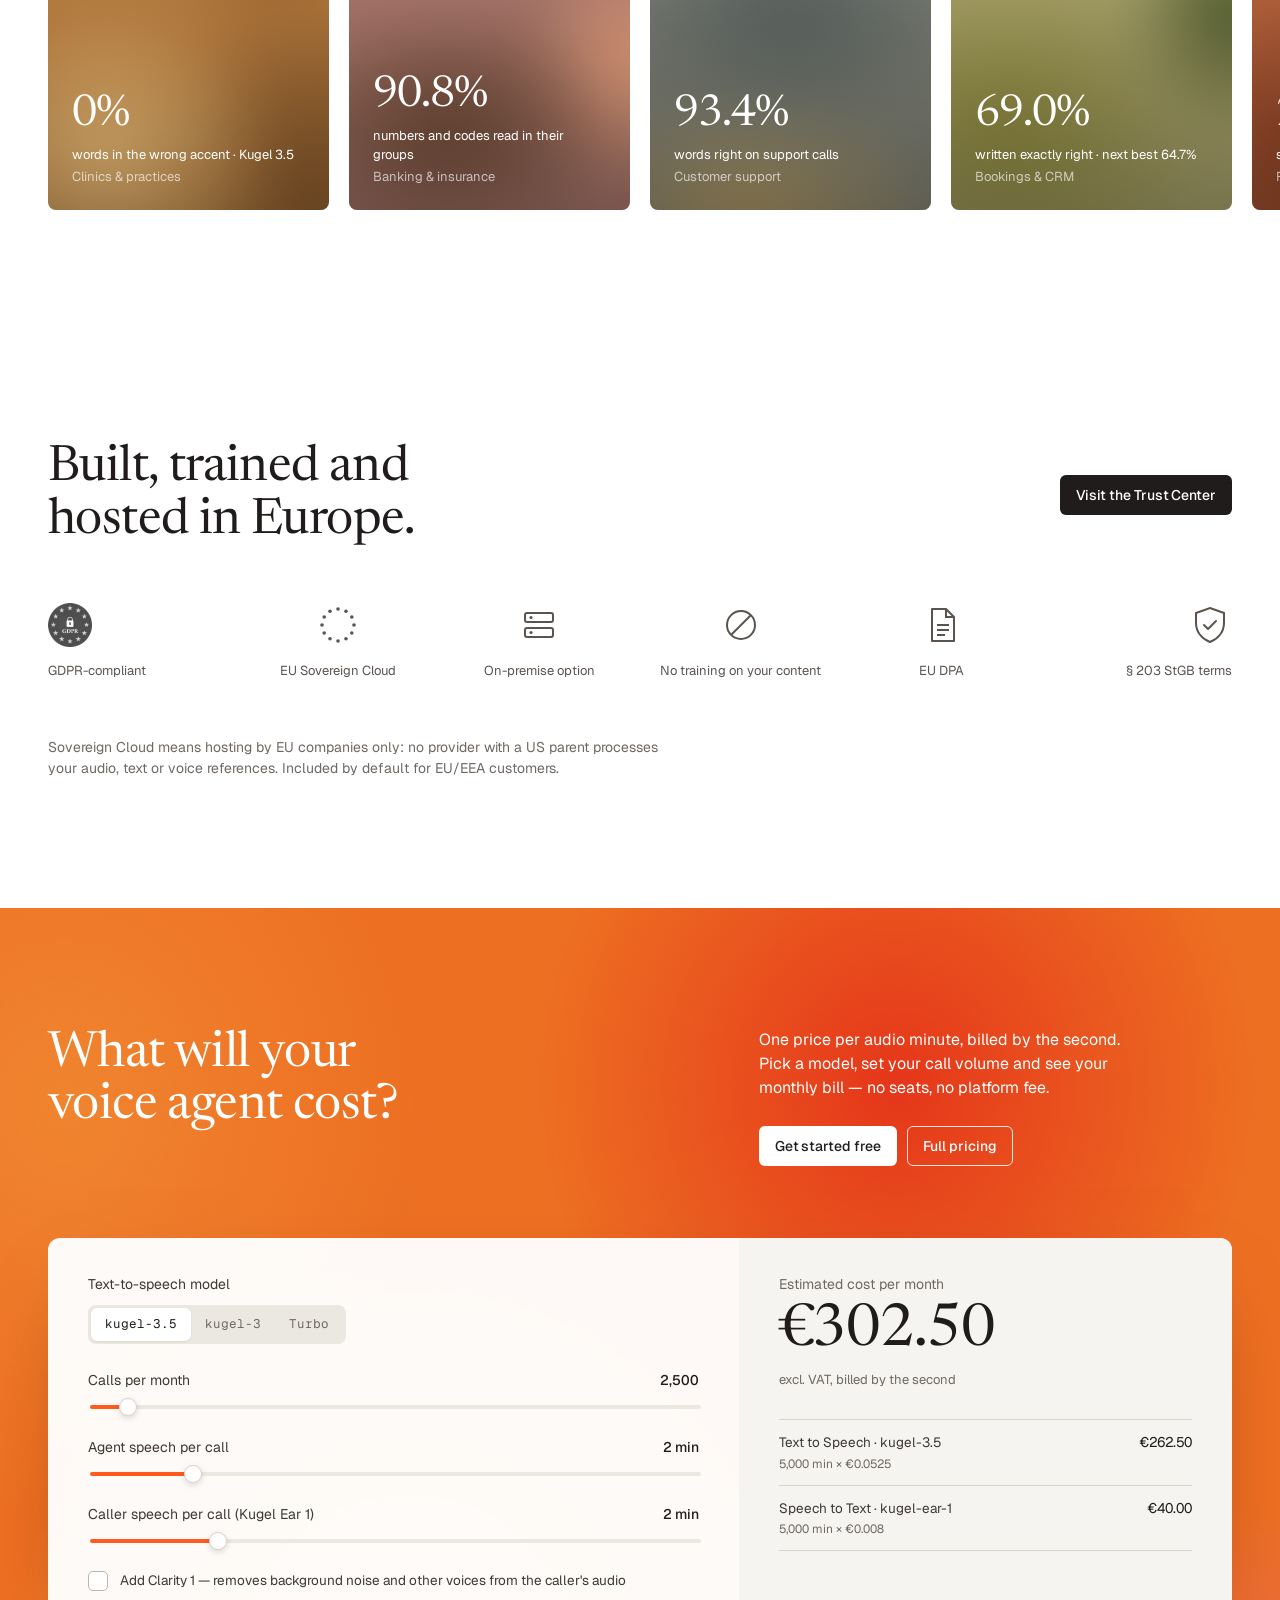
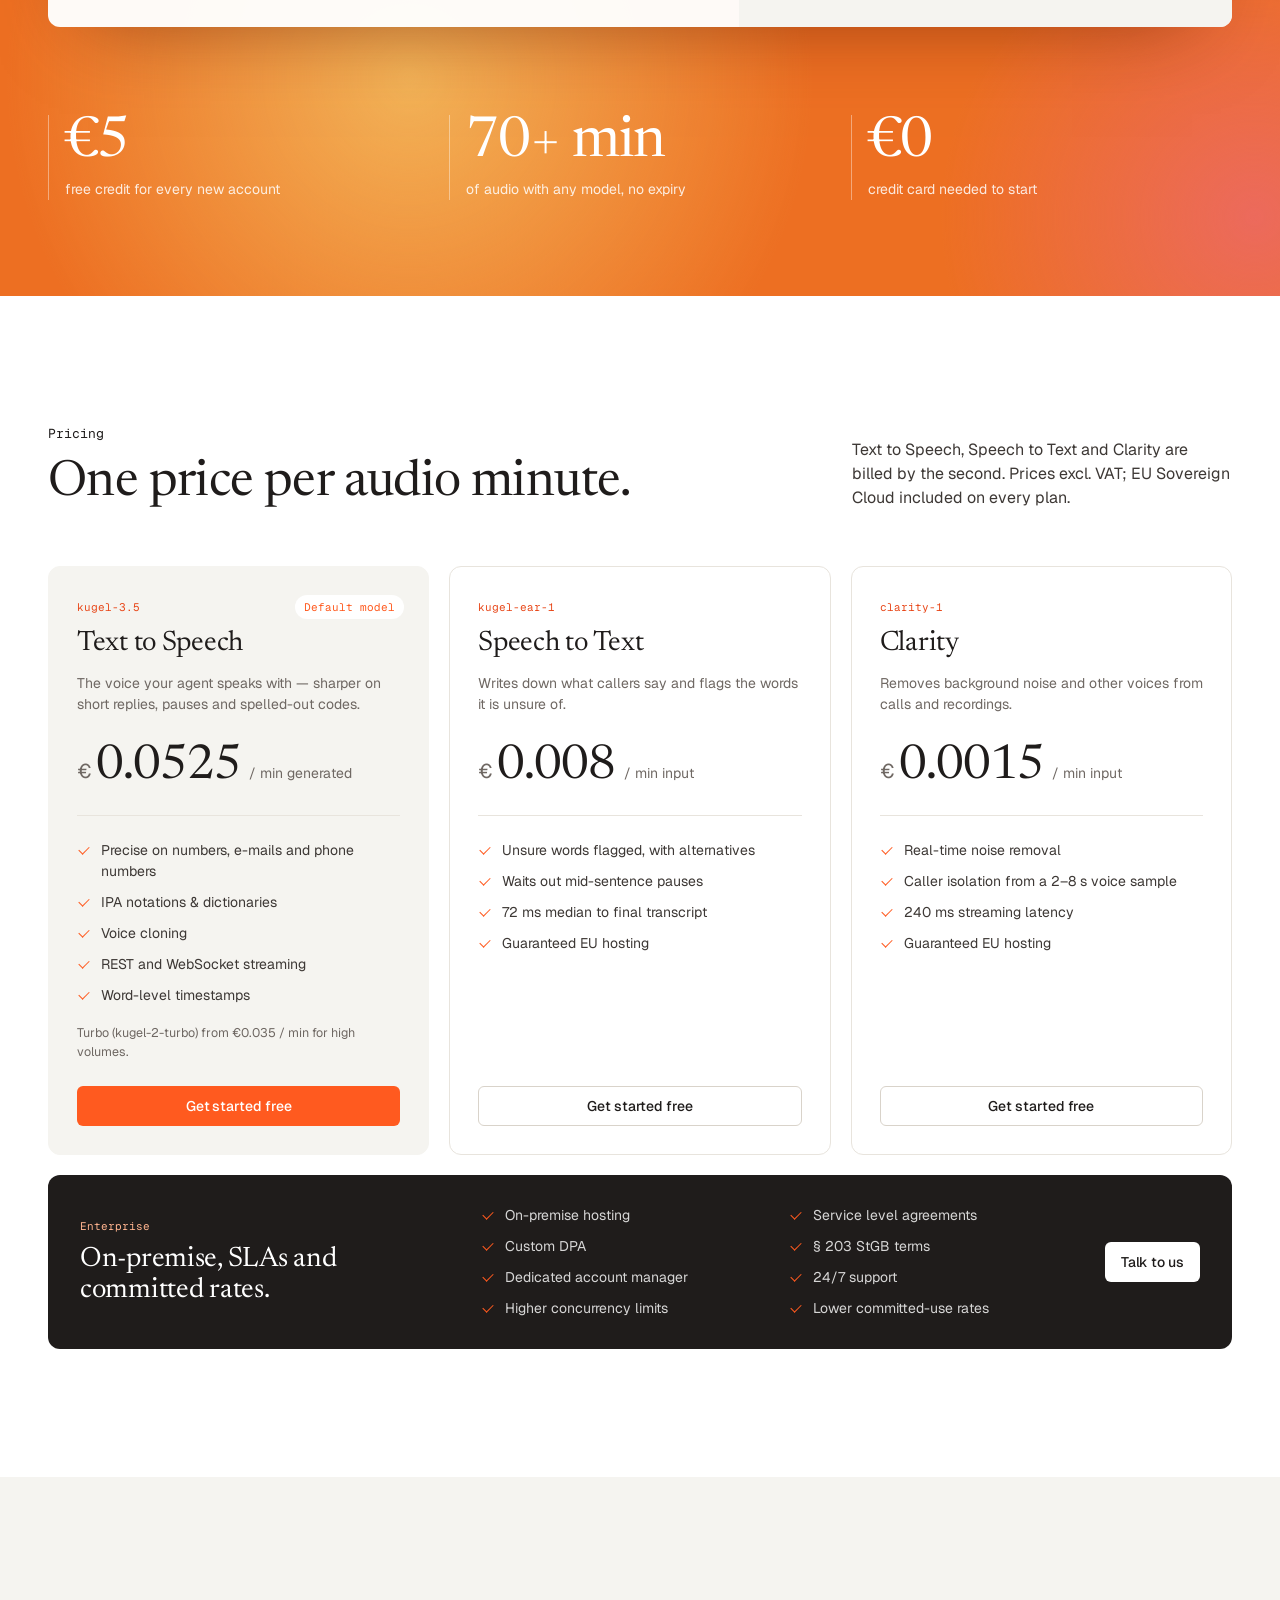
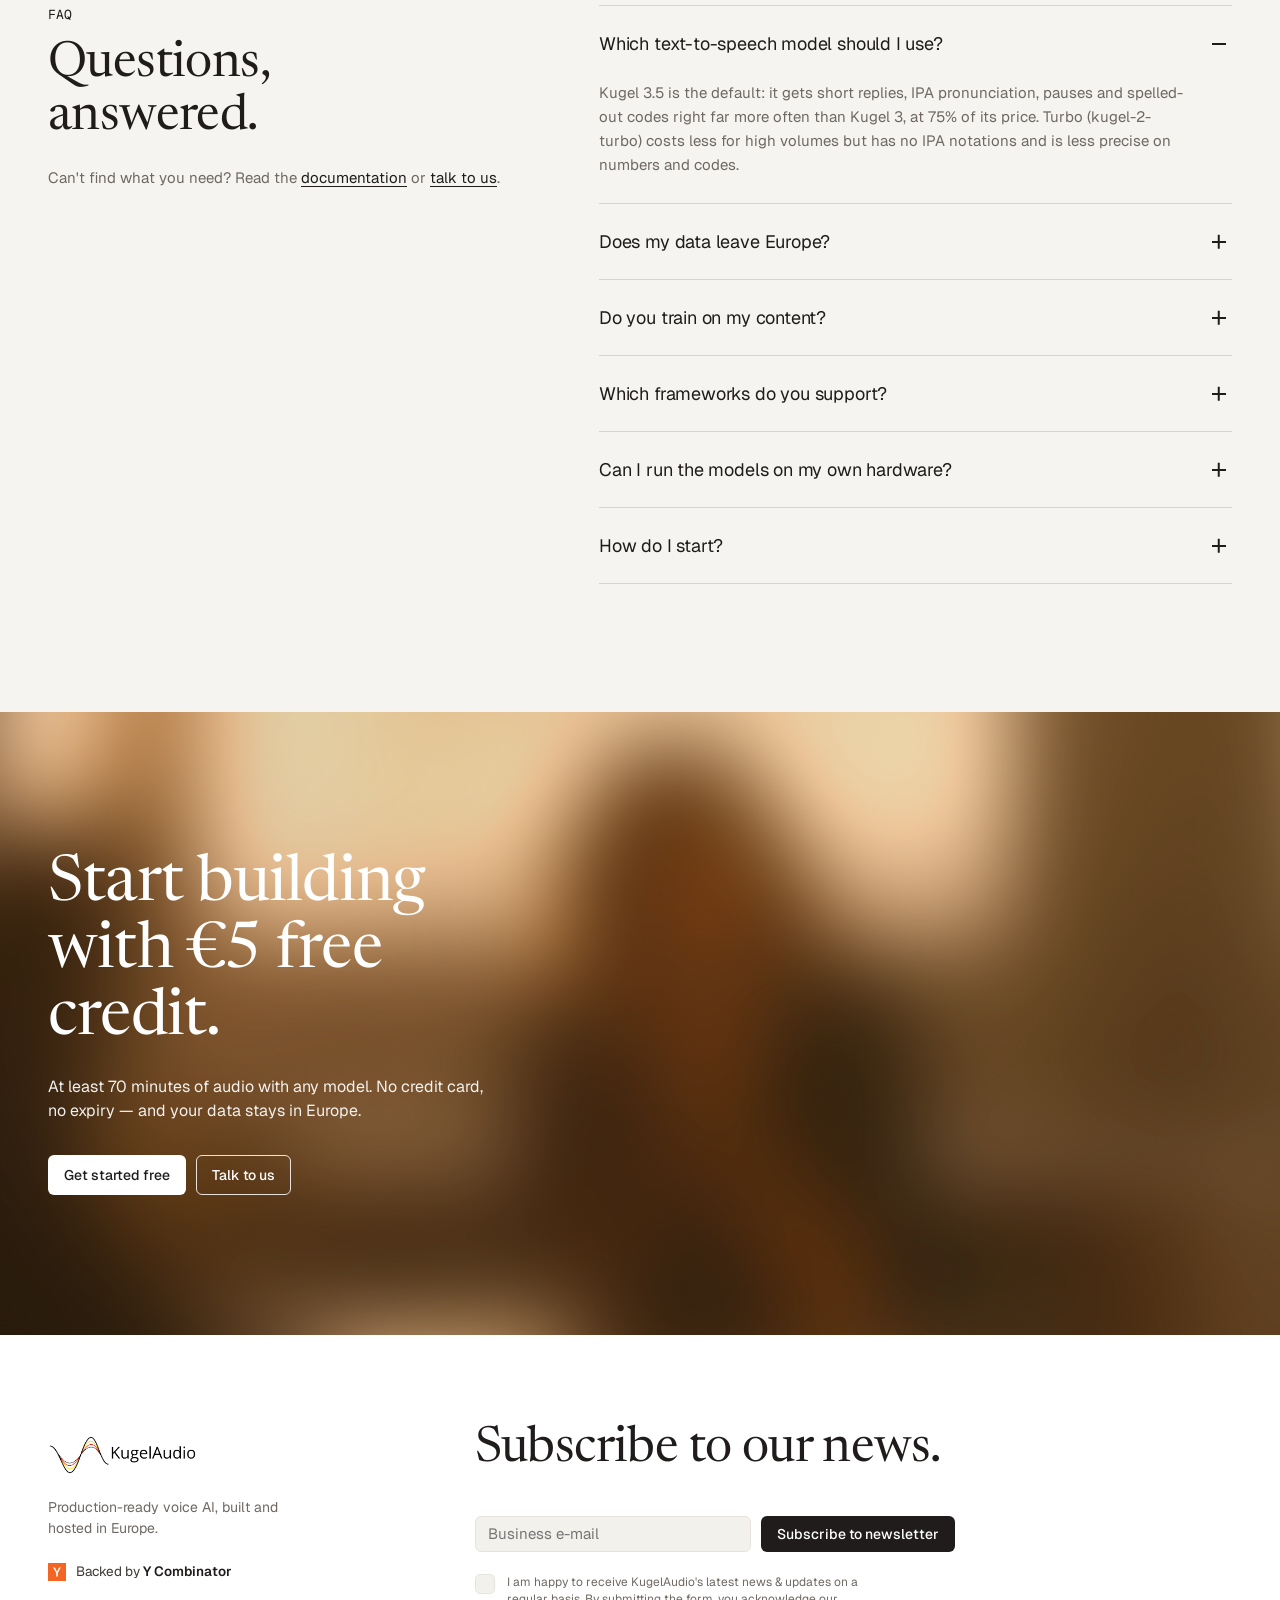
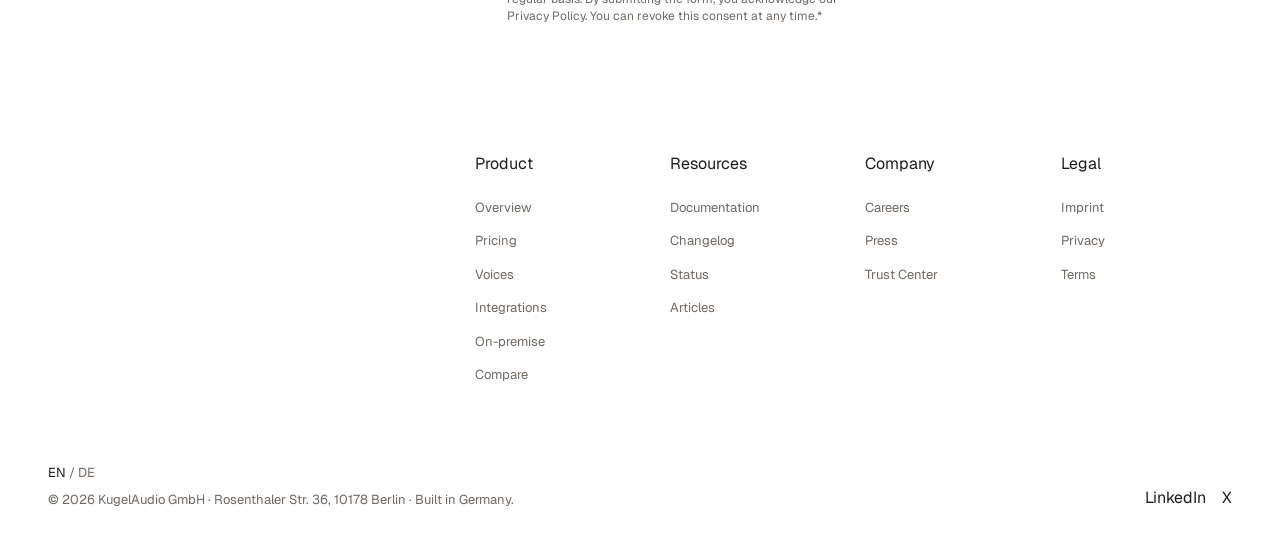
==== commit ad073fa4: "Redesign landing page and add sign-up page Restyle the KugelAudio site in an editorial, Parloa-inspi" ====
--- a/index.html
+++ b/index.html
@@ -3,465 +3,450 @@
 <head>
   <meta charset="utf-8" />
   <meta name="viewport" content="width=device-width, initial-scale=1" />
-  <title>KugelAudio — AI Phone Agents that Turn Calls into Pipeline</title>
-  <meta name="description" content="KugelAudio GmbH builds European AI voice agents that answer every business call, qualify leads in real time and report every KPI. GDPR-compliant, hosted in the EU." />
-  <meta property="og:title" content="KugelAudio — AI Phone Agents for B2B" />
-  <meta property="og:description" content="Every call answered. Every lead counted. European AI voice agents with built-in lead & KPI analytics." />
+  <title>KugelAudio — Voice AI models and agents, made in Europe</title>
+  <meta name="description" content="Foundational voice AI for agents that answer your phone line. Kugel Ear 1 understands your callers, Kugel 3.5 answers them in a natural voice, Clarity 1 hears only the caller. Developed and hosted in Europe, fully GDPR compliant." />
+  <meta property="og:title" content="KugelAudio — Voice AI made in Europe" />
+  <meta property="og:description" content="Speech-to-text, text-to-speech and clean audio for voice agents. 39 languages, EU-hosted, backed by Y Combinator." />
   <meta property="og:image" content="assets/logos/og-image.png" />
-  <meta name="theme-color" content="#0b0b09" />
+  <meta name="theme-color" content="#1f1c1b" />
   <link rel="icon" href="assets/logos/favicon.ico" sizes="any" />
   <link rel="apple-touch-icon" href="assets/logos/apple-icon.png" />
 
   <link rel="preconnect" href="https://fonts.googleapis.com" />
   <link rel="preconnect" href="https://fonts.gstatic.com" crossorigin />
-  <link href="https://fonts.googleapis.com/css2?family=Inter:wght@400;500;600;700&family=Inter+Tight:wght@500;600;700;800&family=Instrument+Serif:ital@0;1&family=JetBrains+Mono:wght@400;500&display=swap" rel="stylesheet" />
+  <link href="https://fonts.googleapis.com/css2?family=Geist:wght@300..700&family=Geist+Mono:wght@400;500&family=Newsreader:ital,opsz,wght@0,6..72,300..500;1,6..72,300..500&display=swap" rel="stylesheet" />
+  <link rel="preload" as="image" href="assets/img/hero.jpg" />
   <link rel="stylesheet" href="styles.css" />
 </head>
 <body>
 
   <!-- ============ NAV ============ -->
-  <header class="nav" id="nav">
+  <header class="nav nav--overlay" id="nav">
     <div class="nav__inner container">
       <a href="#top" class="nav__brand" aria-label="KugelAudio home">
         <img class="logo logo--dark" src="assets/logos/logo-banner-transparent-darkmode.png" alt="KugelAudio" width="2160" height="693" />
         <img class="logo logo--light" src="assets/logos/logo-banner-transparent.png" alt="KugelAudio" width="2160" height="693" />
       </a>
       <nav class="nav__links" aria-label="Main">
-        <a href="#product">Product</a>
-        <a href="#how">How it works</a>
-        <a href="#analytics">Analytics</a>
-        <a href="#roi">ROI</a>
+        <a href="#models">Models</a>
+        <a href="#platform">Agents</a>
+        <a href="#benchmarks">Benchmarks</a>
         <a href="#pricing">Pricing</a>
-        <a href="#faq">FAQ</a>
+        <a href="#security">Sovereignty</a>
+        <a href="https://docs.kugelaudio.com/">Docs</a>
       </nav>
       <div class="nav__cta">
-        <a href="#" class="link-quiet">Log in</a>
-        <a href="#demo" class="btn btn--primary btn--sm">Book a demo <span class="arrow">→</span></a>
+        <span class="nav__sep" aria-hidden="true"></span>
+        <a href="https://www.kugelaudio.com/en/signin" class="nav__login">Log in</a>
+        <a href="signup.html" class="btn btn--light btn--sm">Sign up</a>
       </div>
       <button class="nav__burger" id="burger" aria-label="Open menu" aria-expanded="false"><span></span><span></span></button>
     </div>
     <div class="nav__mobile" id="mobileMenu">
-      <a href="#product">Product</a><a href="#how">How it works</a><a href="#analytics">Analytics</a>
-      <a href="#roi">ROI</a><a href="#pricing">Pricing</a><a href="#faq">FAQ</a>
-      <a href="#demo" class="btn btn--primary">Book a demo →</a>
+      <a href="#models">Models</a><a href="#platform">Agents</a><a href="#benchmarks">Benchmarks</a>
+      <a href="#pricing">Pricing</a><a href="#security">Sovereignty</a><a href="https://docs.kugelaudio.com/">Docs</a>
+      <a href="signup.html" class="btn btn--accent">Sign up</a>
     </div>
   </header>
 
   <main id="top">
     <!-- ============ HERO ============ -->
     <section class="hero">
-      <canvas id="heroWaves" class="hero__waves" aria-hidden="true"></canvas>
-      <div class="hero__glow" aria-hidden="true"></div>
-      <div class="container hero__grid">
+      <div class="hero__media" aria-hidden="true">
+        <img src="assets/img/hero.jpg" alt="" width="2048" height="1152" fetchpriority="high" />
+      </div>
+      <div class="hero__shade" aria-hidden="true"></div>
+
+      <div class="container hero__inner">
         <div class="hero__copy">
-          <a href="#analytics" class="pill reveal">
-            <span class="pill__dot"></span> New: Live KPI dashboards for every call
-            <span class="pill__arrow">→</span>
-          </a>
-          <h1 class="hero__title reveal">
-            Every call answered.<br />
-            <em>Every lead counted.</em>
-          </h1>
-          <p class="hero__lead reveal">
-            KugelAudio deploys AI phone agents that pick up 24/7, qualify prospects in natural conversation and push every lead, KPI and insight straight into your dashboard and CRM. Built and hosted in Europe.
-          </p>
+          <h1 class="hero__title reveal">Voice AI models and agents, made in Europe.</h1>
+          <p class="hero__lead reveal">Kugel Ear 1 understands your callers. Kugel 3.5 answers them in a natural voice. Developed and hosted in Europe, fully GDPR compliant.</p>
           <div class="hero__actions reveal">
-            <a href="#demo" class="btn btn--primary btn--lg">Book a live demo <span class="arrow">→</span></a>
-            <button class="btn btn--ghost btn--lg" id="listenBtn" type="button">
-              <span class="play"><svg viewBox="0 0 24 24" width="14" height="14"><path d="M7 4v16l13-8z" fill="currentColor"/></svg></span>
-              Watch a call
-            </button>
-          </div>
-          <ul class="hero__trust reveal">
-            <li><img src="assets/logos/gdpr-badge.png" alt="" width="22" height="22" /> GDPR-compliant</li>
-            <li><span class="flag" aria-hidden="true"></span> Made in Germany</li>
-            <li><span class="ico">◎</span> 39 languages</li>
-          </ul>
-        </div>
-
-        <!-- Live call widget -->
-        <div class="callcard reveal" id="callcard" aria-label="Simulated live call">
-          <div class="callcard__head">
-            <div class="callcard__who">
-              <span class="live"><span></span>LIVE</span>
-              <div>
-                <strong>Inbound · Nordlicht Solar</strong>
-                <small>+49 40 •••• 2318 · <span id="callTimer">00:00</span></small>
+            <a href="signup.html" class="btn btn--accent">Get started free</a>
+            <a href="#pricing" class="btn btn--glass">View pricing</a>
+          </div>
+          <p class="yc yc--light reveal"><img src="assets/logos/yc.svg" alt="" width="18" height="18" /><span>Backed by <b>Y Combinator</b></span></p>
+        </div>
+
+        <div class="chat" id="chat" aria-label="Example call: Kugel Ear 1 flags an uncertain name so the agent asks once" aria-live="off">
+          <div class="chat__stack" id="chatStack"></div>
+          <div class="chat__done" id="chatDone">
+            <svg viewBox="0 0 16 16" width="14" height="14" aria-hidden="true"><path d="M3 8.5l3 3 7-7" fill="none" stroke="currentColor" stroke-width="1.6" stroke-linecap="round" stroke-linejoin="round"/></svg>
+            Final transcript in 72 ms
+          </div>
+        </div>
+      </div>
+    </section>
+
+    <!-- ============ WORKS WITH ============ -->
+    <section class="logos" aria-label="Works with">
+      <div class="logos__track">
+        <span>LiveKit Agents</span><span>Pipecat</span><span>Vapi</span><span>Cognigy</span><span>MCP for Claude &amp; Cursor</span>
+        <span>Python SDK</span><span>TypeScript SDK</span><span>REST</span><span>WebSocket streaming</span>
+        <span aria-hidden="true">LiveKit Agents</span><span aria-hidden="true">Pipecat</span><span aria-hidden="true">Vapi</span><span aria-hidden="true">Cognigy</span><span aria-hidden="true">MCP for Claude &amp; Cursor</span>
+        <span aria-hidden="true">Python SDK</span><span aria-hidden="true">TypeScript SDK</span><span aria-hidden="true">REST</span><span aria-hidden="true">WebSocket streaming</span>
+      </div>
+    </section>
+
+    <!-- ============ THE MODELS ============ -->
+    <section class="section" id="models">
+      <div class="container">
+        <header class="head reveal">
+          <span class="eyebrow">The models</span>
+          <h2>Foundational voice models, trained for real phone calls.</h2>
+        </header>
+
+        <div class="diff">
+          <article class="diff__card reveal">
+            <div class="diff__art diff__art--ember">
+              <div class="mini mini--ear">
+                <div class="mini__head"><img src="assets/logos/mark.png" alt="" width="20" height="12" /> kugel-ear-1 · transcript</div>
+                <p class="mini__line">Hi, this is <mark>Viktor</mark> Brandt.</p>
+                <div class="alts" aria-label="Alternative spellings Kugel Ear 1 heard">
+                  <div><span>Viktor</span><i style="--w:55%"></i><b>55%</b></div>
+                  <div><span>Victor</span><i style="--w:31%"></i><b>31%</b></div>
+                  <div><span>Wiktor</span><i style="--w:14%"></i><b>14%</b></div>
+                </div>
               </div>
             </div>
-            <div class="callcard__agent">
-              <img src="assets/logos/logo-square-transparent-darkmode.png" alt="" width="28" height="28" />
-              Agent “Lena”
-            </div>
-          </div>
-
-          <div class="callcard__wave" id="callWave" aria-hidden="true"></div>
-
-          <div class="callcard__body">
-            <div class="transcript" id="transcript"></div>
-            <aside class="leadpanel">
-              <div class="score">
-                <svg viewBox="0 0 80 80" class="score__ring">
-                  <circle cx="40" cy="40" r="34" class="score__track" />
-                  <circle cx="40" cy="40" r="34" class="score__bar" id="scoreBar" />
-                </svg>
-                <div class="score__val"><span id="scoreVal">0</span><small>lead score</small></div>
+            <h3>1. Kugel Ear 1 tells your bot when it's unsure.</h3>
+            <p>Speech-to-text for voice agents. It flags the words it isn't sure of — like a caller's name — and sends the spellings it heard, so your bot asks once instead of guessing.</p>
+          </article>
+
+          <article class="diff__card reveal">
+            <div class="diff__art diff__art--mist">
+              <div class="mini mini--progress">
+                <code class="mini__code">GB29 NWBK 6016 1331 9268 19</code>
+                <span><svg viewBox="0 0 16 16" width="12" height="12" aria-hidden="true"><circle cx="8" cy="8" r="6.5" fill="none" stroke="currentColor"/><path d="M5 8.2l2 2 4-4" fill="none" stroke="currentColor" stroke-linecap="round"/></svg> Numbers read exactly · <b data-count="97.1" data-decimals="1" data-suffix="%">0</b></span>
+                <div class="mini__bar"><i></i></div>
               </div>
-              <dl class="fields" id="fields">
-                <div data-k="name"><dt>Contact</dt><dd>—</dd></div>
-                <div data-k="company"><dt>Company</dt><dd>—</dd></div>
-                <div data-k="project"><dt>Project</dt><dd>—</dd></div>
-                <div data-k="budget"><dt>Budget</dt><dd>—</dd></div>
-                <div data-k="timeline"><dt>Timeline</dt><dd>—</dd></div>
-              </dl>
-            </aside>
-          </div>
-          <div class="toast" id="toast">
-            <span class="toast__check">✓</span>
-            <div><strong>Meeting booked · Tue 10:00</strong><small>Lead synced to CRM · summary sent to sales</small></div>
-          </div>
-        </div>
-      </div>
-
-      <!-- stat ribbon -->
-      <div class="container">
-        <div class="ribbon reveal">
-          <div><b data-count="100" data-suffix="%">0</b><span>of calls answered, day or night</span></div>
-          <div><b data-count="300" data-prefix="&lt;" data-suffix="ms">0</b><span>response latency</span></div>
-          <div><b data-count="39">0</b><span>languages &amp; dialects</span></div>
-          <div><b data-count="3.4" data-decimals="1" data-suffix="×">0</b><span>more qualified leads*</span></div>
-        </div>
-      </div>
-    </section>
-
-    <!-- ============ MARQUEE ============ -->
-    <section class="marquee" aria-label="Industries">
-      <div class="marquee__track">
-        <span>Real estate</span><i>◆</i><span>Automotive dealers</span><i>◆</i><span>Solar &amp; energy</span><i>◆</i>
-        <span>Healthcare practices</span><i>◆</i><span>B2B SaaS</span><i>◆</i><span>Insurance</span><i>◆</i>
-        <span>Recruiting</span><i>◆</i><span>Hospitality</span><i>◆</i><span>Field services</span><i>◆</i>
-        <span>Real estate</span><i>◆</i><span>Automotive dealers</span><i>◆</i><span>Solar &amp; energy</span><i>◆</i>
-        <span>Healthcare practices</span><i>◆</i><span>B2B SaaS</span><i>◆</i><span>Insurance</span><i>◆</i>
-        <span>Recruiting</span><i>◆</i><span>Hospitality</span><i>◆</i><span>Field services</span><i>◆</i>
-      </div>
-    </section>
-
-    <!-- ============ PRODUCT / BENTO ============ -->
-    <section class="section" id="product">
-      <div class="container">
-        <header class="section__head reveal">
-          <span class="eyebrow">Product</span>
-          <h2>One agent. Every call.<br /><em>Measurable from the first ring.</em></h2>
-          <p>Your AI receptionist, SDR and analyst in one — speaking with your brand voice and reporting like your best ops manager.</p>
-        </header>
-
-        <div class="bento">
-          <article class="tile tile--wide reveal">
-            <div class="tile__text">
-              <span class="tile__tag">Inbound</span>
-              <h3>Never miss a call again</h3>
-              <p>Lena answers in under a second, handles peaks without hold music and routes urgent cases to a human — with full context.</p>
-            </div>
-            <div class="viz-calls" aria-hidden="true">
-              <div class="vc-row"><span class="vc-dot ok"></span>09:02 · Appointment request<em>handled</em></div>
-              <div class="vc-row"><span class="vc-dot ok"></span>09:04 · Pricing question<em>handled</em></div>
-              <div class="vc-row"><span class="vc-dot hot"></span>09:05 · Hot lead — 120k budget<em>→ sales</em></div>
-              <div class="vc-row"><span class="vc-dot ok"></span>09:07 · Order status<em>handled</em></div>
-              <div class="vc-row"><span class="vc-dot ok"></span>02:13 · After-hours inquiry<em>handled</em></div>
-            </div>
+            </div>
+            <h3>2. Kugel 3.5 gets the details callers notice.</h3>
+            <p>Text-to-speech that says one-word replies cleanly, keeps every voice in its own accent and reads IBANs, codes and phone numbers in the groups you wrote them.</p>
           </article>
 
-          <article class="tile reveal">
-            <span class="tile__tag">Qualification</span>
-            <h3>BANT on autopilot</h3>
-            <p>Custom scoring rules extract budget, authority, need and timeline — mid-conversation.</p>
-            <div class="bant" aria-hidden="true">
-              <span style="--w:92%">Budget</span><span style="--w:78%">Authority</span><span style="--w:96%">Need</span><span style="--w:64%">Timeline</span>
-            </div>
+          <article class="diff__card reveal">
+            <div class="diff__art diff__art--night">
+              <div class="orb" aria-hidden="true"></div>
+              <span class="diff__chip">Clarity on · caller only</span>
+            </div>
+            <h3>3. Clarity 1 hears the caller, not the room.</h3>
+            <p>Removes background noise in real time and, with a 2–8 second voice sample, every voice but the caller's — so chatter in a café never ends up in the transcript.</p>
           </article>
-
-          <article class="tile tile--dark reveal">
-            <span class="tile__tag">Outbound</span>
-            <h3>Follow up at scale</h3>
-            <p>Re-engage cold leads, confirm appointments and run campaigns — thousands of calls in parallel.</p>
-            <div class="big-num"><span data-count="2400" data-suffix="+">0</span><small>parallel calls</small></div>
-          </article>
-
-          <article class="tile reveal">
-            <span class="tile__tag">Integrations</span>
-            <h3>Lives in your stack</h3>
-            <p>Native sync with your CRM, calendar and helpdesk. Webhooks &amp; REST API for everything else.</p>
-            <div class="chips" aria-hidden="true">
-              <span>HubSpot</span><span>Salesforce</span><span>Pipedrive</span><span>Google Calendar</span><span>Outlook</span><span>Zendesk</span><span>Slack</span><span>Webhooks</span>
-            </div>
-          </article>
-
-          <article class="tile tile--wide tile--accent reveal">
-            <div class="tile__text">
-              <span class="tile__tag">Voices</span>
-              <h3>Sounds like your best employee</h3>
-              <p>Natural, warm voices in 39 languages — including regional German dialects. Clone your own brand voice in minutes.</p>
-            </div>
-            <div class="langs" aria-hidden="true">
-              <span>Deutsch</span><span>English</span><span>Français</span><span>Español</span><span>Italiano</span><span>Nederlands</span><span>Polski</span><span>Svenska</span><span>Türkçe</span><span>Português</span><span>Čeština</span><span>Dansk</span><span class="more">+27</span>
-            </div>
-          </article>
-        </div>
-      </div>
-    </section>
-
-    <!-- ============ HOW IT WORKS ============ -->
-    <section class="section section--tint" id="how">
-      <div class="container">
-        <header class="section__head reveal">
-          <span class="eyebrow">How it works</span>
-          <h2>Live in days, <em>not quarters.</em></h2>
-        </header>
-        <ol class="steps" id="steps">
-          <li class="step reveal">
-            <span class="step__n">01</span>
-            <h3>Connect your number</h3>
-            <p>Forward your existing line or get a new local number. SIP, Twilio and all major German carriers supported.</p>
-          </li>
-          <li class="step reveal">
-            <span class="step__n">02</span>
-            <h3>Train your agent</h3>
-            <p>Upload your website, FAQs and price lists. Define qualification questions and handover rules — no code required.</p>
-          </li>
-          <li class="step reveal">
-            <span class="step__n">03</span>
-            <h3>Watch the pipeline grow</h3>
-            <p>Every call becomes a scored lead, a summary and a data point. Track conversion, sentiment and revenue in real time.</p>
-          </li>
-          <span class="steps__line" aria-hidden="true"><span id="stepsFill"></span></span>
-        </ol>
-      </div>
-    </section>
-
-    <!-- ============ ANALYTICS DASHBOARD ============ -->
-    <section class="section section--dark" id="analytics">
-      <div class="container">
-        <header class="section__head section__head--light reveal">
-          <span class="eyebrow">Analytics</span>
-          <h2>Your phone line, <em>finally measurable.</em></h2>
-          <p>Every conversation is transcribed, scored and rolled into KPIs your whole team understands. No spreadsheets, no guesswork.</p>
-        </header>
-
-        <div class="dash reveal" id="dash">
+        </div>
+      </div>
+    </section>
+
+    <!-- ============ AGENTS / PLATFORM ============ -->
+    <section class="section section--tight" id="platform">
+      <div class="container">
+        <header class="head head--split reveal">
+          <div>
+            <span class="eyebrow">Voice agents</span>
+            <h2>Everything a voice agent needs to hear, think and speak.</h2>
+          </div>
+          <p>Use the models as building blocks in the voice stack you already run — or start from a complete voice agent. Same SDK and API whether you run in our EU cloud or on your own hardware.</p>
+        </header>
+
+        <div class="stage reveal">
+          <div class="channels">
+            <span class="channels__label">Works with</span>
+            <span><svg viewBox="0 0 20 20" width="15" height="15" aria-hidden="true"><path d="M3 10h1M6 7v6M9 4v12M12 6v8M15 8v4M18 10h-1" stroke="currentColor" stroke-width="1.3" stroke-linecap="round"/></svg>LiveKit</span>
+            <span><svg viewBox="0 0 20 20" width="15" height="15" aria-hidden="true"><path d="M3 6h14M3 10h14M3 14h14" stroke="currentColor" stroke-width="1.3" stroke-linecap="round"/></svg>Pipecat</span>
+            <span><svg viewBox="0 0 20 20" width="15" height="15" aria-hidden="true"><path d="M5 3.5h3l1.5 4-2 1.3a9 9 0 004.7 4.7l1.3-2 4 1.5v3A1.5 1.5 0 0116 17.5 13.5 13.5 0 012.5 4 1.5 1.5 0 014 2.5z" fill="none" stroke="currentColor" stroke-width="1.2" stroke-linejoin="round"/></svg>Vapi</span>
+            <span><svg viewBox="0 0 20 20" width="15" height="15" aria-hidden="true"><rect x="3" y="4" width="14" height="12" rx="2" fill="none" stroke="currentColor" stroke-width="1.2"/><path d="M3 8h14" stroke="currentColor" stroke-width="1.2"/></svg>Cognigy</span>
+            <span><svg viewBox="0 0 20 20" width="15" height="15" aria-hidden="true"><path d="M7 6l-4 4 4 4M13 6l4 4-4 4" fill="none" stroke="currentColor" stroke-width="1.3" stroke-linecap="round" stroke-linejoin="round"/></svg>MCP</span>
+          </div>
+          <div class="stage__wires" aria-hidden="true"><i></i><i></i><i></i></div>
+
+          <div class="modules">
+            <article class="module">
+              <span class="module__id">kugel-ear-1 · speech to text</span>
+              <h3>Hear</h3>
+              <ul><li>Flags unsure words with alternatives</li><li>Waits out mid-sentence pauses</li><li>72 ms to final transcript (median)</li></ul>
+              <div class="flow" aria-hidden="true">
+                <span><i></i>Caller speaks</span>
+                <span><i></i>Unsure word flagged</span>
+                <span><i></i>Turn ends on time</span>
+              </div>
+            </article>
+            <article class="module">
+              <span class="module__id">kugel-3.5 · text to speech</span>
+              <h3>Speak</h3>
+              <ul><li>39 languages, accents &amp; dialects</li><li>Clone a voice in under a minute</li><li>IPA dictionaries, break tokens, timestamps</li></ul>
+              <div class="chips" aria-hidden="true">
+                <span>Noah</span><span>Olivia</span><span>Emma Gallagher</span><span>Samantha</span><span>Gustav</span><span class="chips__you">+ your voice</span>
+              </div>
+            </article>
+            <article class="module">
+              <span class="module__id">clarity-1 · clean audio</span>
+              <h3>Listen</h3>
+              <ul><li>Removes background noise</li><li>Isolates the caller from a voice sample</li><li>240 ms streaming latency</li></ul>
+              <svg class="spark" viewBox="0 0 200 60" preserveAspectRatio="none" aria-hidden="true">
+                <path d="M0 30 L6 18 L10 41 L15 12 L20 47 L24 22 L29 38 L33 15 L38 44 L43 25 L47 36 L52 20 L57 40 L62 28 L66 33 L71 26 L76 34 L80 29 L86 31 L92 30" fill="none" stroke="#c9c1b6" stroke-width="1.4" stroke-linejoin="round"/>
+                <path d="M92 30 C102 30 104 14 112 14 S122 46 130 46 140 16 148 16 158 42 166 42 176 22 184 22 194 30 200 30" fill="none" stroke="#ff5a1f" stroke-width="1.8"/>
+              </svg>
+            </article>
+          </div>
+          <a class="stage__link" href="https://www.kugelaudio.com/en/integrations">See a complete voice agent <span aria-hidden="true">→</span></a>
+        </div>
+
+        <div class="strip reveal">
+          <span class="strip__label">Get started</span>
+          <ol class="strip__steps">
+            <li><span class="strip__k">Step 01</span> Create an account<p>Every new account starts with €5 of credit — at least 70 minutes of audio. No credit card, no expiry.</p></li>
+            <li><span class="strip__k">Step 02</span> Add three lines of code<p>Python, TypeScript or cURL, with official plugins for LiveKit and Pipecat.</p></li>
+            <li><span class="strip__k">Step 03</span> Go live in Europe<p>EU Sovereign Cloud is included on every plan. On-premise is available on Enterprise.</p></li>
+          </ol>
+          <div class="strip__stats">
+            <div class="strip__big"><b data-count="91" data-suffix=" ms">0</b><span><i></i>median time to first audio · Kugel 3</span></div>
+            <div class="strip__small">
+              <div><b data-count="72" data-suffix=" ms">0</b><span>Final transcript</span></div>
+              <div><b data-count="39">0</b><span>Languages &amp; dialects</span></div>
+              <div><b>&lt;1 min</b><span>To clone a voice</span></div>
+            </div>
+          </div>
+        </div>
+      </div>
+    </section>
+
+    <!-- ============ BENCHMARKS ============ -->
+    <section class="section" id="benchmarks">
+      <div class="container">
+        <header class="head head--split reveal">
+          <div>
+            <span class="eyebrow">Benchmarks</span>
+            <h2>Measured against the models you already know.</h2>
+          </div>
+          <p>Every model got the same audio or text and the same judges. The orange bar is ours.</p>
+        </header>
+
+        <div class="dash reveal" id="bench">
           <div class="dash__bar">
             <div class="dash__title">
               <span class="dots"><i></i><i></i><i></i></span>
-              app.kugelaudio.com / analytics
-            </div>
-            <div class="seg" role="tablist" aria-label="Period">
-              <button role="tab" data-range="7">7D</button>
-              <button role="tab" data-range="30" class="is-active">30D</button>
-              <button role="tab" data-range="90">90D</button>
-            </div>
-          </div>
-
-          <div class="kpis">
-            <div class="kpi"><span>Calls handled</span><b id="k-calls">0</b><em class="up" id="d-calls">+0%</em></div>
-            <div class="kpi"><span>Qualified leads</span><b id="k-leads">0</b><em class="up" id="d-leads">+0%</em></div>
-            <div class="kpi"><span>Lead conversion</span><b id="k-conv">0%</b><em class="up" id="d-conv">+0 pp</em></div>
-            <div class="kpi"><span>Pipeline value</span><b id="k-pipe">€0</b><em class="up" id="d-pipe">+0%</em></div>
-          </div>
-
-          <div class="dash__grid">
-            <div class="panel panel--chart">
-              <div class="panel__head">
-                <h4>Calls vs. qualified leads</h4>
-                <div class="legend"><span class="lg lg--calls">Calls</span><span class="lg lg--leads">Qualified</span></div>
+              <span id="benchTitle">kugel-ear-1 · speech to text</span>
+            </div>
+            <div class="seg" role="tablist" aria-label="Benchmark">
+              <button role="tab" data-bench="stt" class="is-active" aria-selected="true">Speech to text</button>
+              <button role="tab" data-bench="tts" aria-selected="false">Text to speech</button>
+              <button role="tab" data-bench="lat" aria-selected="false">Latency</button>
+            </div>
+          </div>
+          <div class="bench" id="benchGrid" role="tabpanel"></div>
+          <div class="bench__tip" id="benchTip" role="status"></div>
+        </div>
+        <p class="footnote" id="benchNote"></p>
+      </div>
+    </section>
+
+    <!-- ============ USE CASES ============ -->
+    <section class="section section--tight" id="usecases">
+      <div class="container">
+        <header class="cases__head reveal">
+          <div class="arrows">
+            <button class="arrow-btn" id="casePrev" aria-label="Previous use case"><svg viewBox="0 0 16 16" width="14" height="14"><path d="M10 3L5 8l5 5" fill="none" stroke="currentColor" stroke-width="1.4" stroke-linecap="round" stroke-linejoin="round"/></svg></button>
+            <button class="arrow-btn" id="caseNext" aria-label="Next use case"><svg viewBox="0 0 16 16" width="14" height="14"><path d="M6 3l5 5-5 5" fill="none" stroke="currentColor" stroke-width="1.4" stroke-linecap="round" stroke-linejoin="round"/></svg></button>
+          </div>
+          <div>
+            <h2>Built for voice agents that handle real calls.</h2>
+            <p class="cases__meta"><span>Languages</span> <b>39</b><i></i><span>First audio</span> <b>91 ms</b></p>
+          </div>
+        </header>
+      </div>
+      <div class="cases" id="cases">
+        <article class="case case--amber">
+          <p class="case__quote"><strong>Appointments, read back right.</strong>Dates, times and street names spoken clearly, in your practice's own voice — with terms for professional secrecy holders (§ 203 StGB) on Enterprise.</p>
+          <div class="case__foot"><b>0%</b><span>words in the wrong accent · Kugel 3.5</span><small>Clinics &amp; practices</small></div>
+        </article>
+        <article class="case case--dusk">
+          <p class="case__quote"><strong>Digit-perfect IBANs and policy IDs.</strong>Long numbers and codes are read in the groups you wrote them, so callers can follow along and write them down.</p>
+          <div class="case__foot"><b>90.8%</b><span>numbers and codes read in their groups</span><small>Banking &amp; insurance</small></div>
+        </article>
+        <article class="case case--lake">
+          <p class="case__quote"><strong>Fewer “could you repeat that?”</strong>Kugel Ear 1 gets more words right on support calls than ElevenLabs, OpenAI, Speechmatics and Deepgram.</p>
+          <div class="case__foot"><b>93.4%</b><span>words right on support calls</span><small>Customer support</small></div>
+        </article>
+        <article class="case case--field">
+          <p class="case__quote"><strong>Names and addresses, written down right.</strong>When it isn't sure, Kugel Ear 1 says so and sends the spellings it heard — no more spelling loops.</p>
+          <div class="case__foot"><b>69.0%</b><span>written exactly right · next best 64.7%</span><small>Bookings &amp; CRM</small></div>
+        </article>
+        <article class="case case--clay">
+          <p class="case__quote"><strong>Callers on a construction site.</strong>Clarity 1 removes background noise and other voices in real time, so your agent answers when the caller stops talking.</p>
+          <div class="case__foot"><b>240 ms</b><span>streaming latency · Clarity 1</span><small>Field service &amp; logistics</small></div>
+        </article>
+      </div>
+    </section>
+
+    <!-- ============ SOVEREIGNTY ============ -->
+    <section class="section" id="security">
+      <div class="container">
+        <header class="head head--split head--center reveal">
+          <h2>Built, trained and hosted in Europe.</h2>
+          <a href="https://www.kugelaudio.com/en/trust" class="btn btn--dark">Visit the Trust Center</a>
+        </header>
+        <ul class="badges reveal">
+          <li><img src="assets/logos/gdpr-badge.png" alt="" width="44" height="44" /><span>GDPR-compliant</span></li>
+          <li><svg viewBox="0 0 44 44" width="44" height="44" aria-hidden="true"><g fill="currentColor">
+            <circle cx="22" cy="6" r="1.8"/><circle cx="30" cy="8.2" r="1.8"/><circle cx="35.8" cy="14" r="1.8"/><circle cx="38" cy="22" r="1.8"/><circle cx="35.8" cy="30" r="1.8"/><circle cx="30" cy="35.8" r="1.8"/><circle cx="22" cy="38" r="1.8"/><circle cx="14" cy="35.8" r="1.8"/><circle cx="8.2" cy="30" r="1.8"/><circle cx="6" cy="22" r="1.8"/><circle cx="8.2" cy="14" r="1.8"/><circle cx="14" cy="8.2" r="1.8"/></g></svg><span>EU Sovereign Cloud</span></li>
+          <li><svg viewBox="0 0 44 44" width="44" height="44" aria-hidden="true"><rect x="8" y="10" width="28" height="9" rx="2" fill="none" stroke="currentColor" stroke-width="2"/><rect x="8" y="25" width="28" height="9" rx="2" fill="none" stroke="currentColor" stroke-width="2"/><circle cx="14" cy="14.5" r="1.6" fill="currentColor"/><circle cx="14" cy="29.5" r="1.6" fill="currentColor"/></svg><span>On-premise option</span></li>
+          <li><svg viewBox="0 0 44 44" width="44" height="44" aria-hidden="true"><circle cx="22" cy="22" r="14" fill="none" stroke="currentColor" stroke-width="2"/><path d="M12 32L32 12" stroke="currentColor" stroke-width="2"/></svg><span>No training on your content</span></li>
+          <li><svg viewBox="0 0 44 44" width="44" height="44" aria-hidden="true"><path d="M12 6h14l8 8v24H12z" fill="none" stroke="currentColor" stroke-width="2" stroke-linejoin="round"/><path d="M26 6v8h8M17 22h12M17 27h12M17 32h8" fill="none" stroke="currentColor" stroke-width="2"/></svg><span>EU DPA</span></li>
+          <li><svg viewBox="0 0 44 44" width="44" height="44" aria-hidden="true"><path d="M22 5l14 5v10c0 9-6 16-14 19C14 36 8 29 8 20V10z" fill="none" stroke="currentColor" stroke-width="2"/><path d="M16 22l4 4 8-8" fill="none" stroke="currentColor" stroke-width="2" stroke-linecap="round" stroke-linejoin="round"/></svg><span>§ 203 StGB terms</span></li>
+        </ul>
+        <p class="sov-note reveal">Sovereign Cloud means hosting by EU companies only: no provider with a US parent processes your audio, text or voice references. Included by default for EU/EEA customers.</p>
+      </div>
+    </section>
+
+    <!-- ============ COST CALCULATOR ============ -->
+    <section class="band" id="calculator">
+      <div class="container">
+        <div class="band__top reveal">
+          <h2>What will your voice agent cost?</h2>
+          <div>
+            <p>One price per audio minute, billed by the second. Pick a model, set your call volume and see your monthly bill — no seats, no platform fee.</p>
+            <div class="band__actions">
+              <a href="signup.html" class="btn btn--white">Get started free</a>
+              <a href="https://www.kugelaudio.com/en/pricing" class="btn btn--outline-light">Full pricing</a>
+            </div>
+          </div>
+        </div>
+
+        <div class="roi reveal">
+          <div class="roi__inputs">
+            <div class="range range--seg">
+              <span>Text-to-speech model</span>
+              <div class="seg seg--calc" role="radiogroup" aria-label="Text-to-speech model">
+                <button role="radio" data-model="kugel-3.5" data-rate="0.0525" class="is-active" aria-checked="true">kugel-3.5</button>
+                <button role="radio" data-model="kugel-3" data-rate="0.07" aria-checked="false">kugel-3</button>
+                <button role="radio" data-model="kugel-2-turbo" data-rate="0.035" aria-checked="false">Turbo</button>
               </div>
-              <div class="chart" id="chart">
-                <svg id="chartSvg" preserveAspectRatio="none"></svg>
-                <div class="chart__tip" id="chartTip"></div>
-              </div>
-            </div>
-
-            <div class="panel">
-              <div class="panel__head"><h4>Conversion funnel</h4></div>
-              <div class="funnel" id="funnel"></div>
-            </div>
-
-            <div class="panel">
-              <div class="panel__head"><h4>Top caller intents</h4></div>
-              <div class="intents" id="intents"></div>
-            </div>
-
-            <div class="panel">
-              <div class="panel__head"><h4>Call quality</h4></div>
-              <div class="quality">
-                <div><span>Avg. handle time</span><b id="q-aht">2:41</b></div>
-                <div><span>Positive sentiment</span><b id="q-sent">91%</b></div>
-                <div><span>Resolved without human</span><b id="q-res">84%</b></div>
-                <div><span>Missed calls</span><b class="zero">0</b></div>
-              </div>
-            </div>
-          </div>
-        </div>
-        <p class="footnote">Illustrative dashboard with sample data.</p>
-      </div>
-    </section>
-
-    <!-- ============ USE CASES ============ -->
-    <section class="section" id="usecases">
-      <div class="container">
-        <header class="section__head reveal">
-          <span class="eyebrow">Use cases</span>
-          <h2>Built for teams <em>that live on the phone.</em></h2>
-        </header>
-        <div class="cases reveal">
-          <div class="cases__tabs" role="tablist">
-            <button role="tab" class="is-active" data-case="0">Real estate</button>
-            <button role="tab" data-case="1">Automotive</button>
-            <button role="tab" data-case="2">Healthcare</button>
-            <button role="tab" data-case="3">B2B SaaS</button>
-          </div>
-          <div class="cases__panel" id="casePanel">
-            <div class="cases__copy">
-              <h3 id="caseTitle"></h3>
-              <p id="caseText"></p>
-              <ul id="caseList" class="checks"></ul>
-            </div>
-            <div class="cases__stat">
-              <b id="caseStat"></b>
-              <span id="caseStatLabel"></span>
-            </div>
-          </div>
-        </div>
-      </div>
-    </section>
-
-    <!-- ============ ROI ============ -->
-    <section class="section section--tint" id="roi">
-      <div class="container roi">
-        <div class="roi__copy reveal">
-          <span class="eyebrow">ROI calculator</span>
-          <h2>What are missed calls <em>costing you?</em></h2>
-          <p>On average, businesses miss 1 in 4 inbound calls — and 85% of those callers never call back. Move the sliders to estimate the revenue KugelAudio can recover.</p>
-        </div>
-        <div class="roi__card reveal">
-          <label class="range">
-            <span>Inbound calls per month <b id="o-calls">1,200</b></span>
-            <input type="range" id="r-calls" min="100" max="10000" step="100" value="1200" />
-          </label>
-          <label class="range">
-            <span>Missed calls today <b id="o-miss">25%</b></span>
-            <input type="range" id="r-miss" min="5" max="60" step="1" value="25" />
-          </label>
-          <label class="range">
-            <span>Average deal value <b id="o-deal">€2,500</b></span>
-            <input type="range" id="r-deal" min="100" max="50000" step="100" value="2500" />
-          </label>
-          <label class="range">
-            <span>Lead-to-deal rate <b id="o-close">8%</b></span>
-            <input type="range" id="r-close" min="1" max="40" step="1" value="8" />
-          </label>
+            </div>
+            <label class="range">
+              <span>Calls per month <b id="o-calls">2,500</b></span>
+              <input type="range" id="r-calls" min="100" max="50000" step="100" value="2500" />
+            </label>
+            <label class="range">
+              <span>Agent speech per call <b id="o-tts">2 min</b></span>
+              <input type="range" id="r-tts" min="0.5" max="10" step="0.5" value="2" />
+            </label>
+            <label class="range">
+              <span>Caller speech per call (Kugel Ear 1) <b id="o-stt">2 min</b></span>
+              <input type="range" id="r-stt" min="0" max="10" step="0.5" value="2" />
+            </label>
+            <label class="check check--form calc__clarity">
+              <input type="checkbox" id="r-clarity" />
+              <span>Add Clarity 1 — removes background noise and other voices from the caller's audio</span>
+            </label>
+          </div>
           <div class="roi__result">
-            <span>Recovered revenue / year</span>
-            <b id="roiOut">€0</b>
-            <small id="roiSub"></small>
-          </div>
-        </div>
-      </div>
-    </section>
-
-    <!-- ============ SECURITY ============ -->
-    <section class="section" id="security">
-      <div class="container">
-        <div class="trust reveal">
-          <div class="trust__mark">
-            <img src="assets/logos/logo-square-transparent.png" alt="" width="160" height="160" />
-          </div>
-          <div class="trust__copy">
-            <span class="eyebrow">European by design</span>
-            <h2>Your data never <em>leaves the EU.</em></h2>
-            <p>KugelAudio GmbH develops and hosts its voice models in Germany. No US sub-processors in the audio path, full DPA, configurable retention and optional on-premise deployment.</p>
-          </div>
-          <ul class="trust__list">
-            <li><img src="assets/logos/gdpr-badge.png" alt="" width="36" height="36" /><div><b>GDPR-compliant</b><small>DPA included on every plan</small></div></li>
-            <li><span class="ti">🇪🇺</span><div><b>EU-hosted</b><small>German data centers</small></div></li>
-            <li><span class="ti">⛨</span><div><b>Self-hosted option</b><small>Run in your own cloud</small></div></li>
-            <li><span class="ti">⌁</span><div><b>Encrypted</b><small>TLS 1.3 · AES-256 at rest</small></div></li>
-          </ul>
+            <span>Estimated cost per month</span>
+            <b id="calcOut">€0</b>
+            <small>excl. VAT, billed by the second</small>
+            <dl class="calc__lines" id="calcLines"></dl>
+          </div>
+        </div>
+
+        <div class="band__stats reveal">
+          <div><b>€5</b><span>free credit for every new account</span></div>
+          <div><b>70+ min</b><span>of audio with any model, no expiry</span></div>
+          <div><b>€0</b><span>credit card needed to start</span></div>
         </div>
       </div>
     </section>
 
     <!-- ============ PRICING ============ -->
-    <section class="section section--tint" id="pricing">
-      <div class="container">
-        <header class="section__head reveal">
-          <span class="eyebrow">Pricing</span>
-          <h2>Simple plans. <em>Pay for results.</em></h2>
-          <div class="billing" role="group" aria-label="Billing period">
-            <button class="is-active" data-bill="m">Monthly</button>
-            <button data-bill="y">Yearly <span class="save">−20%</span></button>
-          </div>
+    <section class="section" id="pricing">
+      <div class="container">
+        <header class="head head--split reveal">
+          <div>
+            <span class="eyebrow">Pricing</span>
+            <h2>One price per audio minute.</h2>
+          </div>
+          <p>Text to Speech, Speech to Text and Clarity are billed by the second. Prices excl. VAT; EU Sovereign Cloud included on every plan.</p>
         </header>
 
         <div class="plans">
-          <article class="plan reveal">
-            <h3>Starter</h3>
-            <p class="plan__desc">For small teams that can't afford to miss a call.</p>
-            <div class="plan__price"><span class="cur">€</span><b data-m="290" data-y="232" data-current="290">290</b><span class="per">/ month</span></div>
+          <article class="plan plan--featured reveal">
+            <span class="plan__badge">Default model</span>
+            <span class="module__id">kugel-3.5</span>
+            <h3>Text to Speech</h3>
+            <p class="plan__desc">The voice your agent speaks with — sharper on short replies, pauses and spelled-out codes.</p>
+            <div class="plan__price"><span class="cur">€</span><b>0.0525</b><span class="per">/ min generated</span></div>
             <ul class="checks">
-              <li>500 call minutes included</li><li>1 AI agent · 1 phone number</li><li>Lead capture &amp; email summaries</li><li>Core KPI dashboard</li>
+              <li>Precise on numbers, e-mails and phone numbers</li><li>IPA notations &amp; dictionaries</li><li>Voice cloning</li><li>REST and WebSocket streaming</li><li>Word-level timestamps</li>
             </ul>
-            <a href="#demo" class="btn btn--outline">Start free trial</a>
-          </article>
-          <article class="plan plan--featured reveal">
-            <span class="plan__badge">Most popular</span>
-            <h3>Growth</h3>
-            <p class="plan__desc">For sales teams that run on qualified pipeline.</p>
-            <div class="plan__price"><span class="cur">€</span><b data-m="790" data-y="632" data-current="790">790</b><span class="per">/ month</span></div>
-            <ul class="checks">
-              <li>2,500 call minutes included</li><li>5 agents · inbound &amp; outbound</li><li>Lead scoring &amp; CRM sync</li><li>Advanced analytics &amp; exports</li><li>Calendar booking</li>
-            </ul>
-            <a href="#demo" class="btn btn--primary">Book a demo →</a>
+            <p class="plan__note">Turbo (kugel-2-turbo) from €0.035 / min for high volumes.</p>
+            <a href="signup.html" class="btn btn--accent">Get started free</a>
           </article>
           <article class="plan reveal">
-            <h3>Enterprise</h3>
-            <p class="plan__desc">For contact centers and regulated industries.</p>
-            <div class="plan__price"><b class="custom">Custom</b></div>
+            <span class="module__id">kugel-ear-1</span>
+            <h3>Speech to Text</h3>
+            <p class="plan__desc">Writes down what callers say and flags the words it is unsure of.</p>
+            <div class="plan__price"><span class="cur">€</span><b>0.008</b><span class="per">/ min input</span></div>
             <ul class="checks">
-              <li>Unlimited agents &amp; volume</li><li>Custom voice cloning</li><li>Self-hosted / on-premise</li><li>SSO, audit logs, SLA</li><li>Dedicated success manager</li>
+              <li>Unsure words flagged, with alternatives</li><li>Waits out mid-sentence pauses</li><li>72 ms median to final transcript</li><li>Guaranteed EU hosting</li>
             </ul>
-            <a href="#demo" class="btn btn--outline">Talk to sales</a>
+            <a href="signup.html" class="btn btn--outline">Get started free</a>
           </article>
+          <article class="plan reveal">
+            <span class="module__id">clarity-1</span>
+            <h3>Clarity</h3>
+            <p class="plan__desc">Removes background noise and other voices from calls and recordings.</p>
+            <div class="plan__price"><span class="cur">€</span><b>0.0015</b><span class="per">/ min input</span></div>
+            <ul class="checks">
+              <li>Real-time noise removal</li><li>Caller isolation from a 2–8 s voice sample</li><li>240 ms streaming latency</li><li>Guaranteed EU hosting</li>
+            </ul>
+            <a href="signup.html" class="btn btn--outline">Get started free</a>
+          </article>
+        </div>
+
+        <div class="enterprise reveal">
+          <div>
+            <span class="module__id">Enterprise</span>
+            <h3>On-premise, SLAs and committed rates.</h3>
+          </div>
+          <ul class="checks checks--cols">
+            <li>On-premise hosting</li><li>Service level agreements</li><li>Custom DPA</li><li>§ 203 StGB terms</li>
+            <li>Dedicated account manager</li><li>24/7 support</li><li>Higher concurrency limits</li><li>Lower committed-use rates</li>
+          </ul>
+          <a href="https://www.kugelaudio.com/en#enterprise" class="btn btn--dark">Talk to us</a>
         </div>
       </div>
     </section>
 
     <!-- ============ FAQ ============ -->
-    <section class="section" id="faq">
+    <section class="section section--sand" id="faq">
       <div class="container faq">
-        <header class="section__head section__head--left reveal">
+        <header class="faq__head reveal">
           <span class="eyebrow">FAQ</span>
-          <h2>Questions, <em>answered.</em></h2>
-          <p>Can't find what you need? <a href="mailto:hello@kugelaudio.com">Write to us</a>.</p>
+          <h2>Questions, answered.</h2>
+          <p>Can't find what you need? Read the <a href="https://docs.kugelaudio.com/">documentation</a> or <a href="https://www.kugelaudio.com/en#enterprise">talk to us</a>.</p>
         </header>
         <div class="faq__list">
           <details class="reveal" open>
-            <summary>Will callers notice they're talking to an AI?</summary>
-            <p>Our voices are among the most natural in Europe, with sub-300ms latency and natural turn-taking. For transparency we recommend — and by default enable — a short disclosure at the start of each call.</p>
+            <summary>Which text-to-speech model should I use?</summary>
+            <p>Kugel 3.5 is the default: it gets short replies, IPA pronunciation, pauses and spelled-out codes right far more often than Kugel 3, at 75% of its price. Turbo (kugel-2-turbo) costs less for high volumes but has no IPA notations and is less precise on numbers and codes.</p>
           </details>
           <details class="reveal">
-            <summary>How does KugelAudio track leads and KPIs?</summary>
-            <p>Each call is transcribed and analyzed in real time. The agent extracts structured fields (contact, intent, budget, timeline), assigns a lead score and writes everything to your dashboard and CRM. KPIs like answer rate, conversion, handle time and sentiment update live.</p>
+            <summary>Does my data leave Europe?</summary>
+            <p>No. The models are built, trained and hosted in the EU. With the EU Sovereign Cloud — included on every plan for EU/EEA customers — hosting is done by EU companies only, and no provider with a US parent processes your audio, text or voice references.</p>
           </details>
           <details class="reveal">
-            <summary>What happens when a call needs a human?</summary>
-            <p>You define the handover rules — by intent, lead score, keyword or caller. The agent transfers warm, with a spoken summary to your colleague and the full transcript in their inbox.</p>
+            <summary>Do you train on my content?</summary>
+            <p>Never. Your audio, text and voice references are not used to train our models.</p>
           </details>
           <details class="reveal">
-            <summary>Is it really GDPR-compliant?</summary>
-            <p>Yes. KugelAudio GmbH is a German company. Models are developed and hosted in the EU, we sign a DPA with every customer, and retention periods are fully configurable. Self-hosting is available on Enterprise.</p>
+            <summary>Which frameworks do you support?</summary>
+            <p>Official plugins for LiveKit Agents and Pipecat, built-in endpoints for Vapi and Cognigy, and an MCP server for Claude and Cursor. SDKs for Python and TypeScript, plus REST and WebSocket streaming for any other pipeline.</p>
           </details>
           <details class="reveal">
-            <summary>How long does setup take?</summary>
-            <p>Most customers go live within 3–5 working days. Our team helps write the call flow, connect your number and integrate your CRM.</p>
+            <summary>Can I run the models on my own hardware?</summary>
+            <p>Yes, on Enterprise. The models run in your data centre, behind your firewall, with the same SDK and API as the hosted service — so your integration doesn't change.</p>
+          </details>
+          <details class="reveal">
+            <summary>How do I start?</summary>
+            <p>Sign up — every new account gets €5 of Text to Speech credit, at least 70 minutes of audio with any model. No credit card, no expiry.</p>
           </details>
         </div>
       </div>
@@ -469,34 +454,55 @@
 
     <!-- ============ CTA ============ -->
     <section class="cta" id="demo">
-      <canvas id="ctaWaves" class="cta__waves" aria-hidden="true"></canvas>
+      <div class="cta__media" aria-hidden="true"><img src="assets/img/hero-small.jpg" alt="" width="720" height="405" loading="lazy" /></div>
       <div class="container cta__inner reveal">
-        <h2>Hear it for yourself.<br /><em>Book a 20-minute demo.</em></h2>
-        <p>We'll build a custom agent for your business — before the call ends.</p>
-        <form class="cta__form" id="demoForm">
-          <input type="email" required placeholder="you@company.com" aria-label="Work email" />
-          <button class="btn btn--primary btn--lg" type="submit">Get my demo <span class="arrow">→</span></button>
-        </form>
-        <small class="cta__note" id="formNote">No credit card · Response within one business day</small>
+        <h2>Start building with €5 free credit.</h2>
+        <p>At least 70 minutes of audio with any model. No credit card, no expiry — and your data stays in Europe.</p>
+        <div class="cta__actions">
+          <a href="signup.html" class="btn btn--white">Get started free</a>
+          <a href="https://www.kugelaudio.com/en#enterprise" class="btn btn--outline-light">Talk to us</a>
+        </div>
       </div>
     </section>
   </main>
 
   <!-- ============ FOOTER ============ -->
   <footer class="footer">
-    <div class="container footer__grid">
-      <div class="footer__brand">
-        <img src="assets/logos/logo-banner-transparent-darkmode.png" alt="KugelAudio" width="2160" height="693" />
-        <p>European AI voice agents that answer, qualify and measure every business call.</p>
-        <span class="footer__made"><span class="flag" aria-hidden="true"></span> Made in Germany</span>
-      </div>
-      <div><h5>Product</h5><a href="#product">Features</a><a href="#analytics">Analytics</a><a href="#pricing">Pricing</a><a href="#">API docs</a></div>
-      <div><h5>Company</h5><a href="#">About</a><a href="#">Careers</a><a href="#">Press</a><a href="mailto:hello@kugelaudio.com">Contact</a></div>
-      <div><h5>Legal</h5><a href="#">Impressum</a><a href="#">Datenschutz</a><a href="#">AGB</a><a href="#">DPA</a></div>
-    </div>
-    <div class="container footer__base">
-      <span>© <span id="year"></span> KugelAudio GmbH. All rights reserved.</span>
-      <span class="footnote">*Illustrative figures for demonstration purposes.</span>
+    <div class="container">
+      <div class="footer__top">
+        <div class="footer__brand">
+          <img class="footer__logo" src="assets/logos/logo-banner-transparent.png" alt="KugelAudio" width="2160" height="693" />
+          <p class="footer__tag">Production-ready voice AI, built and hosted in Europe.</p>
+          <p class="yc"><img src="assets/logos/yc.svg" alt="" width="18" height="18" /><span>Backed by <b>Y Combinator</b></span></p>
+        </div>
+        <div class="news">
+          <h2>Subscribe to our news.</h2>
+          <form class="news__form" id="newsForm" novalidate>
+            <input type="email" required placeholder="Business e-mail" aria-label="Business e-mail" />
+            <button class="btn btn--dark" type="submit">Subscribe to newsletter</button>
+          </form>
+          <label class="check">
+            <input type="checkbox" required />
+            <span>I am happy to receive KugelAudio's latest news &amp; updates on a regular basis. By submitting the form, you acknowledge our Privacy Policy. You can revoke this consent at any time.*</span>
+          </label>
+          <small class="news__note" id="newsNote" role="status"></small>
+        </div>
+      </div>
+
+      <div class="footer__cols">
+        <div><h5>Product</h5><a href="#models">Overview</a><a href="#pricing">Pricing</a><a href="https://www.kugelaudio.com/en/voices">Voices</a><a href="https://www.kugelaudio.com/en/integrations">Integrations</a><a href="https://www.kugelaudio.com/en/on-premise">On-premise</a><a href="https://www.kugelaudio.com/en/compare">Compare</a></div>
+        <div><h5>Resources</h5><a href="https://docs.kugelaudio.com/">Documentation</a><a href="https://docs.kugelaudio.com/changelog">Changelog</a><a href="https://www.kugelaudio.com/status">Status</a><a href="https://www.kugelaudio.com/en/articles">Articles</a></div>
+        <div><h5>Company</h5><a href="https://www.kugelaudio.com/en/careers">Careers</a><a href="https://www.kugelaudio.com/en/press">Press</a><a href="https://www.kugelaudio.com/en/trust">Trust Center</a></div>
+        <div><h5>Legal</h5><a href="https://www.kugelaudio.com/en/imprint">Imprint</a><a href="https://www.kugelaudio.com/en/privacy">Privacy</a><a href="https://www.kugelaudio.com/en/terms">Terms</a></div>
+      </div>
+
+      <div class="footer__base">
+        <div>
+          <span class="lang"><b>EN</b> / <span>DE</span></span>
+          <span>© <span id="year"></span> KugelAudio GmbH · Rosenthaler Str. 36, 10178 Berlin · Built in Germany.</span>
+        </div>
+        <div class="footer__social"><a href="#">LinkedIn</a><a href="#">X</a></div>
+      </div>
     </div>
   </footer>
 
--- a/styles.css
+++ b/styles.css
@@ -1,33 +1,33 @@
 /* =========================================================
-   KugelAudio GmbH — Landing page
-   Brand: black · red · gold sine-wave mark on warm paper
+   KugelAudio GmbH — Landing page & sign-up
+   Editorial serif headlines, Geist UI type, warm paper,
+   film-still photography and ember gradients.
    ========================================================= */
 
 :root {
-  --ink: #0b0b09;
-  --ink-2: #16160f;
-  --ink-3: #22221b;
-  --paper: #f5f4ef;
-  --paper-2: #ecebe3;
-  --white: #ffffff;
-  --line: rgba(11, 11, 9, 0.1);
-  --line-dark: rgba(255, 255, 255, 0.1);
-  --text: #0b0b09;
-  --muted: #5d5c55;
-  --muted-dark: #a3a298;
-
+  --ink: #1f1c1b;
+  --ink-2: #3d3835;
+  --muted: #6f6863;
+  --muted-2: #9a928b;
+  --line: #e8e4dd;
+  --line-2: #d9d3ca;
+  --paper: #ffffff;
+  --sand: #f5f4f0;
+  --sand-2: #ebe8e1;
+  --field: #f3f1ec;
+
+  --accent: #ff5a1f;
+  --accent-2: #e8481a;
+  --gold: #ffcf00;
   --red: #e30613;
-  --gold: #ffcf00;
-  --rust: #c2452d;
-
-  --radius: 22px;
-  --radius-sm: 12px;
-  --shadow: 0 1px 0 rgba(255,255,255,.6) inset, 0 30px 60px -30px rgba(11,11,9,.25), 0 10px 20px -10px rgba(11,11,9,.08);
-
-  --f-body: "Inter", system-ui, -apple-system, Segoe UI, sans-serif;
-  --f-display: "Inter Tight", "Inter", system-ui, sans-serif;
-  --f-serif: "Instrument Serif", Georgia, serif;
-  --f-mono: "JetBrains Mono", ui-monospace, SFMono-Regular, Menlo, monospace;
+  --ok: #3f8f5f;
+
+  --radius: 12px;
+  --radius-sm: 6px;
+
+  --f-sans: "Geist", ui-sans-serif, system-ui, -apple-system, "Segoe UI", sans-serif;
+  --f-serif: "Newsreader", "Times New Roman", Georgia, serif;
+  --f-mono: "Geist Mono", ui-monospace, SFMono-Regular, Menlo, monospace;
 
   --ease: cubic-bezier(.2, .7, .2, 1);
 }
@@ -36,528 +36,844 @@
 html { scroll-behavior: smooth; -webkit-text-size-adjust: 100%; }
 body {
   margin: 0;
-  font-family: var(--f-body);
+  font-family: var(--f-sans);
   font-size: 16px;
-  line-height: 1.6;
-  color: var(--text);
+  line-height: 1.5;
+  color: var(--ink);
   background: var(--paper);
   -webkit-font-smoothing: antialiased;
   overflow-x: hidden;
 }
 img { max-width: 100%; display: block; }
 a { color: inherit; text-decoration: none; }
-button { font: inherit; cursor: pointer; }
-::selection { background: var(--gold); color: var(--ink); }
-
-.container { width: 100%; max-width: 1200px; margin: 0 auto; padding: 0 24px; }
-
-h1, h2, h3, h4 { font-family: var(--f-display); letter-spacing: -0.03em; line-height: 1.05; margin: 0; font-weight: 600; }
-h2 { font-size: clamp(2.2rem, 4.6vw, 3.8rem); }
-h3 { font-size: 1.3rem; letter-spacing: -0.02em; }
-em { font-family: var(--f-serif); font-style: italic; font-weight: 400; letter-spacing: -0.01em; }
-h2 em, h1 em { color: var(--rust); }
+button { font: inherit; color: inherit; cursor: pointer; }
+::selection { background: #ffd9c9; color: var(--ink); }
+
+.container { width: 100%; max-width: 1232px; margin: 0 auto; padding: 0 24px; }
+
+h1, h2, h3, h4 { margin: 0; font-weight: 400; }
+h1, h2 {
+  font-family: var(--f-serif);
+  font-optical-sizing: auto;
+  font-weight: 400;
+  letter-spacing: -0.012em;
+  line-height: 1.05;
+}
+h2 { font-size: clamp(2.1rem, 3.9vw, 3.375rem); }
+h3 { font-size: 1rem; font-weight: 500; letter-spacing: -0.005em; line-height: 1.35; }
+p { margin: 0; }
 
 .eyebrow {
-  display: inline-flex; align-items: center; gap: 10px;
-  font-family: var(--f-mono); font-size: 12px; text-transform: uppercase; letter-spacing: .14em;
-  color: var(--muted); margin-bottom: 18px;
-}
-.eyebrow::before {
-  content: ""; width: 26px; height: 8px;
-  background: linear-gradient(90deg, var(--ink) 0 33%, var(--red) 33% 66%, var(--gold) 66%);
-  border-radius: 2px;
-}
-.section--dark .eyebrow, .section__head--light .eyebrow { color: var(--muted-dark); }
-.section--dark .eyebrow::before { background: linear-gradient(90deg, #fff 0 33%, var(--red) 33% 66%, var(--gold) 66%); }
+  display: block;
+  font-family: var(--f-mono);
+  font-size: 13px;
+  letter-spacing: 0;
+  color: var(--ink);
+  margin-bottom: 14px;
+}
 
 /* ---------- Buttons ---------- */
 .btn {
-  --bg: var(--ink); --fg: #fff;
-  display: inline-flex; align-items: center; justify-content: center; gap: 10px;
-  padding: 13px 22px; border-radius: 999px; border: 1px solid transparent;
-  background: var(--bg); color: var(--fg); font-weight: 600; font-size: 15px;
-  transition: transform .25s var(--ease), box-shadow .25s var(--ease), background .25s;
+  display: inline-flex; align-items: center; justify-content: center; gap: 8px;
+  height: 40px; padding: 0 15px;
+  border-radius: var(--radius-sm);
+  border: 1px solid transparent;
+  font: 500 14px/1 var(--f-sans);
+  letter-spacing: -0.005em;
   white-space: nowrap;
-}
-.btn .arrow { transition: transform .25s var(--ease); }
-.btn:hover .arrow { transform: translateX(4px); }
-.btn:hover { transform: translateY(-1px); }
-.btn--primary { --bg: var(--gold); --fg: var(--ink); box-shadow: 0 0 0 0 rgba(255,207,0,.5), 0 10px 30px -10px rgba(255,207,0,.6); }
-.btn--primary:hover { box-shadow: 0 0 0 6px rgba(255,207,0,.18), 0 14px 34px -10px rgba(255,207,0,.7); }
-.btn--ghost { --bg: rgba(255,255,255,.06); --fg: #fff; border-color: rgba(255,255,255,.18); backdrop-filter: blur(8px); }
-.btn--ghost:hover { --bg: rgba(255,255,255,.12); }
-.btn--outline { --bg: transparent; --fg: var(--ink); border-color: var(--line); }
+  transition: background .2s var(--ease), color .2s var(--ease), border-color .2s var(--ease), transform .2s var(--ease), box-shadow .2s var(--ease);
+}
+.btn:active { transform: translateY(1px); }
+.btn--sm { height: 34px; padding: 0 14px; }
+.btn--accent { background: var(--accent); color: #fff; }
+.btn--accent:hover { background: var(--accent-2); }
+.btn--light { background: var(--sand); color: var(--ink); }
+.btn--light:hover { background: #fff; }
+.btn--white { background: #fff; color: var(--ink); }
+.btn--white:hover { background: var(--sand); }
+.btn--dark { background: var(--ink); color: #fff; }
+.btn--dark:hover { background: #000; }
+.btn--outline { border-color: var(--line-2); color: var(--ink); background: #fff; }
 .btn--outline:hover { border-color: var(--ink); }
-.btn--sm { padding: 9px 16px; font-size: 14px; }
-.btn--lg { padding: 16px 26px; font-size: 16px; }
-.play { display: grid; place-items: center; width: 26px; height: 26px; border-radius: 50%; background: #fff; color: var(--ink); }
-
-/* ---------- Nav ---------- */
+.btn--outline-light { border-color: rgba(255,255,255,.85); color: #fff; }
+.btn--outline-light:hover { background: rgba(255,255,255,.12); }
+.btn--glass {
+  color: #fff; background: rgba(255,255,255,.12); border-color: rgba(255,255,255,.22);
+  -webkit-backdrop-filter: blur(12px); backdrop-filter: blur(12px);
+}
+.btn--glass:hover { background: rgba(255,255,255,.2); }
+
+/* ---------- Reveal ---------- */
+.reveal { opacity: 0; transform: translateY(18px); transition: opacity .9s var(--ease), transform .9s var(--ease); }
+.reveal.is-in { opacity: 1; transform: none; }
+
+/* =========================================================
+   NAV
+   ========================================================= */
 .nav {
   position: fixed; inset: 0 0 auto 0; z-index: 50;
-  transition: background .35s, border-color .35s, backdrop-filter .35s;
-  border-bottom: 1px solid transparent;
-}
-.nav__inner { display: flex; align-items: center; gap: 32px; height: 72px; }
-.nav__brand { position: relative; height: 42px; width: 131px; flex-shrink: 0; }
-.nav__brand .logo { position: absolute; inset: 0; height: 42px; width: auto; transition: opacity .3s; }
-.logo--light { opacity: 0; }
-.nav__links { display: flex; gap: 28px; margin-left: auto; }
-.nav__links a, .link-quiet { color: rgba(255,255,255,.75); font-size: 14.5px; font-weight: 500; transition: color .2s; }
-.nav__links a:hover, .link-quiet:hover { color: #fff; }
-.nav__cta { display: flex; align-items: center; gap: 20px; }
-.nav__burger { display: none; background: none; border: 0; width: 40px; height: 40px; position: relative; margin-left: auto; }
-.nav__burger span { position: absolute; left: 10px; right: 10px; height: 2px; background: #fff; transition: transform .3s, top .3s, background .3s; }
-.nav__burger span:first-child { top: 15px; } .nav__burger span:last-child { top: 23px; }
+  color: #fff;
+  transition: background .35s var(--ease), color .35s var(--ease), box-shadow .35s var(--ease);
+}
+.nav__inner { display: flex; align-items: center; height: 64px; gap: 32px; }
+.nav__brand { display: flex; align-items: center; margin-right: auto; }
+.nav__brand .logo { height: 38px; width: auto; margin-left: -4px; }
+.nav .logo--light { display: none; }
+.nav__links { display: flex; gap: 32px; font-size: 14px; }
+.nav__links a, .nav__login { opacity: .92; transition: opacity .2s; }
+.nav__links a:hover, .nav__login:hover { opacity: 1; text-decoration: underline; text-underline-offset: 4px; text-decoration-thickness: 1px; }
+.nav__cta { display: flex; align-items: center; gap: 30px; font-size: 14px; }
+.nav__sep { width: 1px; height: 24px; background: currentColor; opacity: .3; }
+
+.nav.is-scrolled, .nav.menu-open {
+  background: rgba(255,255,255,.94);
+  -webkit-backdrop-filter: saturate(1.4) blur(14px); backdrop-filter: saturate(1.4) blur(14px);
+  color: var(--ink);
+  box-shadow: 0 1px 0 var(--line);
+}
+.nav.is-scrolled .logo--dark, .nav.menu-open .logo--dark { display: none; }
+.nav.is-scrolled .logo--light, .nav.menu-open .logo--light { display: block; }
+.nav.is-scrolled .btn--light { background: var(--ink); color: #fff; }
+
+.nav__burger { display: none; background: none; border: 0; width: 40px; height: 40px; position: relative; margin-right: -8px; }
+.nav__burger span { position: absolute; left: 10px; right: 10px; height: 1.5px; background: currentColor; transition: transform .3s var(--ease), top .3s var(--ease); }
+.nav__burger span:first-child { top: 16px; }
+.nav__burger span:last-child { top: 23px; }
+.nav.menu-open .nav__burger span:first-child { top: 19.5px; transform: rotate(45deg); }
+.nav.menu-open .nav__burger span:last-child { top: 19.5px; transform: rotate(-45deg); }
 .nav__mobile { display: none; }
 
-.nav.is-scrolled { background: rgba(245,244,239,.82); backdrop-filter: saturate(160%) blur(16px); -webkit-backdrop-filter: saturate(160%) blur(16px); border-color: var(--line); }
-.nav.is-scrolled .logo--dark { opacity: 0; }
-.nav.is-scrolled .logo--light { opacity: 1; }
-.nav.is-scrolled .nav__links a, .nav.is-scrolled .link-quiet { color: var(--muted); }
-.nav.is-scrolled .nav__links a:hover, .nav.is-scrolled .link-quiet:hover { color: var(--ink); }
-.nav.is-scrolled .nav__burger span { background: var(--ink); }
-
-/* ---------- Hero ---------- */
+/* =========================================================
+   HERO — full-bleed film still
+   ========================================================= */
 .hero {
-  position: relative; overflow: hidden;
-  background: radial-gradient(120% 80% at 70% 0%, #1d1c15 0%, var(--ink) 55%);
-  color: #fff; padding: 150px 0 80px;
-}
-.hero__waves { position: absolute; inset: 0; width: 100%; height: 100%; opacity: .9; }
-.hero__glow {
-  position: absolute; width: 900px; height: 900px; right: -300px; top: -350px; pointer-events: none;
-  background: radial-gradient(circle, rgba(255,207,0,.16), rgba(227,6,19,.08) 40%, transparent 70%);
-  filter: blur(20px);
-}
-.hero::after { /* grain */
-  content: ""; position: absolute; inset: 0; pointer-events: none; opacity: .07; mix-blend-mode: overlay;
-  background-image: url("data:image/svg+xml,%3Csvg xmlns='http://www.w3.org/2000/svg' width='160' height='160'%3E%3Cfilter id='n'%3E%3CfeTurbulence type='fractalNoise' baseFrequency='.9' numOctaves='3'/%3E%3C/filter%3E%3Crect width='100%25' height='100%25' filter='url(%23n)'/%3E%3C/svg%3E");
-}
-.hero__grid > * { min-width: 0; }
-.hero__grid { position: relative; z-index: 2; display: grid; grid-template-columns: 1.05fr 1fr; gap: 56px; align-items: center; }
-
-.pill {
-  display: inline-flex; align-items: center; gap: 10px; padding: 7px 14px 7px 10px; border-radius: 999px;
-  font-size: 13.5px; color: rgba(255,255,255,.85);
-  background: rgba(255,255,255,.06); border: 1px solid rgba(255,255,255,.12); backdrop-filter: blur(6px);
-  transition: border-color .2s;
-}
-.pill:hover { border-color: rgba(255,207,0,.6); }
-.pill__dot { width: 8px; height: 8px; border-radius: 50%; background: var(--gold); box-shadow: 0 0 0 4px rgba(255,207,0,.2); animation: pulse 2s infinite; }
-.pill__arrow { color: var(--gold); }
-
-.hero__title { font-size: clamp(2.5rem, 6.4vw, 5.6rem); margin: 26px 0 24px; font-weight: 600; letter-spacing: -0.045em; line-height: .98; }
-.hero__title em {
-  font-size: 1.08em; letter-spacing: -0.02em;
-  background: linear-gradient(90deg, var(--gold), #ff9a3c 45%, var(--red));
-  -webkit-background-clip: text; background-clip: text; color: transparent;
-}
-.hero__lead { font-size: 1.15rem; color: rgba(255,255,255,.7); max-width: 540px; margin: 0 0 34px; }
-.hero__actions { display: flex; gap: 14px; flex-wrap: wrap; }
-.hero__trust { list-style: none; padding: 0; margin: 38px 0 0; display: flex; flex-wrap: wrap; gap: 10px 26px; font-size: 13.5px; color: rgba(255,255,255,.6); }
-.hero__trust li { display: flex; align-items: center; gap: 8px; }
-.hero__trust img { border-radius: 50%; }
-.ico { color: var(--gold); }
-.flag { display: inline-block; width: 18px; height: 12px; border-radius: 2px; background: linear-gradient(#000 0 33.3%, #dd0000 33.3% 66.6%, #ffce00 66.6%); box-shadow: 0 0 0 1px rgba(255,255,255,.2); }
-
-/* ---------- Call card ---------- */
-.callcard {
   position: relative;
-  background: linear-gradient(180deg, rgba(30,30,24,.96), rgba(14,14,11,.98));
-  border: 1px solid rgba(255,255,255,.1);
-  border-radius: 24px; padding: 18px;
-  box-shadow: 0 40px 100px -30px rgba(0,0,0,.8), 0 0 0 1px rgba(255,255,255,.03) inset, 0 1px 0 rgba(255,255,255,.08) inset;
-  backdrop-filter: blur(20px);
-  transform: perspective(1400px) rotateY(-6deg) rotateX(2deg);
-  transition: transform .6s var(--ease);
-}
-.callcard:hover { transform: perspective(1400px) rotateY(0) rotateX(0); }
-.callcard::before { /* top highlight */
-  content: ""; position: absolute; inset: -1px; border-radius: inherit; padding: 1px; pointer-events: none;
-  background: linear-gradient(140deg, rgba(255,207,0,.6), transparent 30%, transparent 70%, rgba(227,6,19,.45));
-  -webkit-mask: linear-gradient(#000 0 0) content-box, linear-gradient(#000 0 0); -webkit-mask-composite: xor; mask-composite: exclude;
-}
-.callcard__head { display: flex; justify-content: space-between; align-items: center; gap: 12px; padding: 4px 4px 14px; border-bottom: 1px solid var(--line-dark); }
-.callcard__who { display: flex; gap: 12px; align-items: center; }
-.callcard__who strong { display: block; font-size: 14px; font-weight: 600; }
-.callcard__who small { color: var(--muted-dark); font-family: var(--f-mono); font-size: 12px; }
-.live { display: inline-flex; align-items: center; gap: 6px; font: 600 11px var(--f-mono); letter-spacing: .1em; color: #ff4d4d; background: rgba(227,6,19,.14); padding: 5px 9px; border-radius: 6px; }
-.live span { width: 7px; height: 7px; border-radius: 50%; background: #ff3b3b; animation: blink 1.2s infinite; }
-.callcard__agent { display: flex; align-items: center; gap: 6px; font-size: 12.5px; color: rgba(255,255,255,.7); padding: 4px 10px 4px 4px; background: rgba(255,255,255,.05); border-radius: 999px; }
-.callcard__agent img { width: 28px; height: 28px; background: rgba(255,255,255,.06); border-radius: 50%; }
-
-.callcard__wave { height: 54px; display: flex; align-items: center; justify-content: center; gap: 3px; margin: 14px 0; }
-.callcard__wave i { width: 3px; border-radius: 3px; background: rgba(255,255,255,.22); height: 6px; transition: height .12s linear, background .3s; }
-.callcard__wave.ai i { background: linear-gradient(var(--gold), var(--red)); }
-.callcard__wave.user i { background: rgba(255,255,255,.75); }
-
-.callcard__body { display: grid; grid-template-columns: 1.35fr 1fr; gap: 14px; }
-.transcript { height: 270px; overflow: hidden; display: flex; flex-direction: column; justify-content: flex-end; gap: 8px; mask-image: linear-gradient(transparent, #000 22%); -webkit-mask-image: linear-gradient(transparent, #000 22%); }
-.msg { font-size: 13px; line-height: 1.45; padding: 9px 12px; border-radius: 14px; max-width: 92%; animation: msgIn .4s var(--ease) both; }
-.msg small { display: block; font: 500 10px var(--f-mono); letter-spacing: .08em; text-transform: uppercase; opacity: .6; margin-bottom: 2px; }
-.msg--ai { background: rgba(255,207,0,.1); border: 1px solid rgba(255,207,0,.22); color: #fff3c4; border-bottom-left-radius: 4px; }
-.msg--user { background: rgba(255,255,255,.07); border: 1px solid rgba(255,255,255,.08); align-self: flex-end; border-bottom-right-radius: 4px; color: rgba(255,255,255,.9); }
-.msg .caret { display: inline-block; width: 6px; height: 12px; background: currentColor; margin-left: 2px; vertical-align: -1px; animation: blink .8s infinite; }
-
-.leadpanel { background: rgba(255,255,255,.03); border: 1px solid var(--line-dark); border-radius: 16px; padding: 14px; display: flex; flex-direction: column; gap: 12px; }
-.score { position: relative; width: 84px; height: 84px; align-self: center; }
-.score__ring { width: 100%; height: 100%; transform: rotate(-90deg); }
-.score__track { fill: none; stroke: rgba(255,255,255,.08); stroke-width: 7; }
-.score__bar { fill: none; stroke: var(--gold); stroke-width: 7; stroke-linecap: round; stroke-dasharray: 213.6; stroke-dashoffset: 213.6; transition: stroke-dashoffset 1s var(--ease), stroke .5s; }
-.score__val { position: absolute; inset: 0; display: grid; place-content: center; text-align: center; }
-.score__val span { font: 700 24px/1 var(--f-display); }
-.score__val small { font: 500 9px var(--f-mono); text-transform: uppercase; letter-spacing: .08em; color: var(--muted-dark); margin-top: 3px; }
-.fields { margin: 0; display: grid; gap: 6px; }
-.fields div { display: flex; justify-content: space-between; gap: 8px; font-size: 12px; padding: 6px 0; border-bottom: 1px dashed rgba(255,255,255,.08); }
-.fields div:last-child { border: 0; }
-.fields dt { color: var(--muted-dark); }
-.fields dd { margin: 0; text-align: right; font-weight: 500; color: rgba(255,255,255,.4); transition: color .3s; }
-.fields div.is-set dd { color: #fff; animation: flash .9s var(--ease); }
-
-.toast {
-  position: absolute; left: 50%; bottom: -26px; transform: translate(-50%, 20px); opacity: 0;
-  display: flex; align-items: center; gap: 12px; padding: 12px 18px 12px 12px; border-radius: 14px;
-  background: var(--paper); color: var(--ink); box-shadow: 0 20px 50px -10px rgba(0,0,0,.6); white-space: nowrap;
-  transition: opacity .4s, transform .5s var(--ease);
-}
-.toast.is-on { opacity: 1; transform: translate(-50%, 0); }
-.toast__check { width: 30px; height: 30px; border-radius: 9px; display: grid; place-items: center; background: var(--ink); color: var(--gold); font-weight: 700; }
-.toast strong { display: block; font-size: 13.5px; }
-.toast small { color: var(--muted); font-size: 12px; }
-
-/* ---------- Ribbon ---------- */
-.ribbon {
-  position: relative; z-index: 2; margin-top: 90px;
-  display: grid; grid-template-columns: repeat(4, 1fr);
-  border-top: 1px solid var(--line-dark);
-}
-.ribbon div { padding: 28px 24px 0 0; }
-.ribbon div + div { padding-left: 24px; border-left: 1px solid var(--line-dark); }
-.ribbon b { display: block; font: 600 clamp(2rem, 3.6vw, 2.9rem)/1 var(--f-display); letter-spacing: -0.04em; margin-bottom: 8px; }
-.ribbon span { color: var(--muted-dark); font-size: 14px; }
-
-/* ---------- Marquee ---------- */
-.marquee { background: var(--gold); color: var(--ink); overflow: hidden; padding: 18px 0; border-block: 1px solid var(--ink); }
-.marquee__track { display: flex; gap: 28px; width: max-content; animation: marquee 40s linear infinite; font: 600 1.25rem var(--f-display); letter-spacing: -0.02em; align-items: center; }
-.marquee__track i { font-style: normal; font-size: .7rem; color: var(--red); }
-
-/* ---------- Sections ---------- */
-.section { padding: 130px 0; position: relative; }
-.section--tint { background: var(--paper-2); }
-.section--dark { background: var(--ink); color: #fff; }
-.section__head { text-align: center; max-width: 760px; margin: 0 auto 64px; }
-.section__head p { color: var(--muted); font-size: 1.12rem; margin: 20px auto 0; max-width: 600px; }
-.section__head--light p { color: var(--muted-dark); }
-.section__head--left { text-align: left; margin: 0; }
-.section__head--left p { margin-left: 0; }
-.section__head a { color: var(--rust); text-decoration: underline; text-underline-offset: 3px; }
-
-/* ---------- Bento ---------- */
-.bento { display: grid; grid-template-columns: repeat(3, 1fr); gap: 18px; }
-.tile {
-  position: relative; overflow: hidden;
-  background: var(--white); border: 1px solid var(--line); border-radius: var(--radius);
-  padding: 30px; display: flex; flex-direction: column; gap: 10px; min-height: 290px;
-  transition: transform .4s var(--ease), box-shadow .4s var(--ease);
-}
-.tile:hover { transform: translateY(-4px); box-shadow: var(--shadow); }
-.tile p { color: var(--muted); margin: 0; font-size: 15px; }
-.tile__tag { font: 500 11px var(--f-mono); text-transform: uppercase; letter-spacing: .12em; color: var(--rust); }
-.tile--wide { grid-column: span 2; display: grid; grid-template-columns: 1fr 1.1fr; gap: 30px; align-items: center; }
-.tile__text { display: flex; flex-direction: column; gap: 10px; }
-.tile--dark { background: var(--ink); color: #fff; border-color: var(--ink); }
-.tile--dark p { color: var(--muted-dark); }
-.tile--dark .tile__tag { color: var(--gold); }
-.tile--accent { background: linear-gradient(135deg, #fff8d6, #fff 55%); }
-
-.viz-calls { display: flex; flex-direction: column; gap: 8px; font-size: 13px; }
-.vc-row { display: flex; align-items: center; gap: 10px; padding: 10px 14px; border-radius: 12px; background: var(--paper); border: 1px solid var(--line); font-family: var(--f-mono); font-size: 12px; }
-.vc-row em { margin-left: auto; font-family: var(--f-mono); font-style: normal; color: var(--muted); }
-.vc-row:nth-child(3) { background: var(--ink); color: #fff; border-color: var(--ink); transform: scale(1.03); }
-.vc-row:nth-child(3) em { color: var(--gold); }
-.vc-dot { width: 8px; height: 8px; border-radius: 50%; }
-.vc-dot.ok { background: #2fb36d; }
-.vc-dot.hot { background: var(--red); box-shadow: 0 0 0 4px rgba(227,6,19,.25); animation: pulse 1.6s infinite; }
-
-.bant { margin-top: auto; display: grid; gap: 10px; }
-.bant span { position: relative; font-size: 12.5px; font-weight: 500; padding: 7px 12px; border-radius: 8px; background: var(--paper); overflow: hidden; z-index: 0; }
-.bant span::before { content: ""; position: absolute; inset: 0; width: 0; background: linear-gradient(90deg, rgba(255,207,0,.55), rgba(255,207,0,.2)); z-index: -1; transition: width 1.4s var(--ease); }
-.tile.is-in .bant span::before { width: var(--w); }
-.bant span:nth-child(2)::before { transition-delay: .15s; } .bant span:nth-child(3)::before { transition-delay: .3s; } .bant span:nth-child(4)::before { transition-delay: .45s; }
-
-.big-num { margin-top: auto; }
-.big-num span { display: block; font: 600 3.6rem/1 var(--f-display); letter-spacing: -0.05em; background: linear-gradient(90deg, var(--gold), var(--red)); -webkit-background-clip: text; background-clip: text; color: transparent; }
-.big-num small { color: var(--muted-dark); font-family: var(--f-mono); font-size: 12px; }
-
-.chips, .langs { display: flex; flex-wrap: wrap; gap: 8px; margin-top: auto; }
-.chips span, .langs span { font-size: 13px; padding: 7px 12px; border-radius: 999px; border: 1px solid var(--line); background: var(--paper); transition: background .2s, color .2s; }
-.chips span:hover, .langs span:hover { background: var(--ink); color: #fff; }
-.langs { margin-top: 0; }
-.langs span { background: #fff; }
-.langs .more { background: var(--ink); color: var(--gold); border-color: var(--ink); }
-
-/* ---------- Steps ---------- */
-.steps { list-style: none; margin: 0; padding: 0; display: grid; grid-template-columns: repeat(3, 1fr); gap: 24px; position: relative; }
-.step { position: relative; padding: 52px 30px 34px; background: var(--paper); border: 1px solid var(--line); border-radius: var(--radius); z-index: 1; }
-.step__n { position: absolute; top: -22px; left: 30px; width: 44px; height: 44px; display: grid; place-items: center; border-radius: 50%; background: var(--ink); color: var(--gold); font: 500 13px var(--f-mono); box-shadow: 0 0 0 6px var(--paper-2); }
-.step h3 { margin-bottom: 10px; }
-.step p { color: var(--muted); margin: 0; font-size: 15px; }
-.steps__line { position: absolute; top: 0; left: 52px; right: 52px; height: 2px; background: var(--line); z-index: 0; }
-.steps__line span { display: block; height: 100%; width: 0; background: linear-gradient(90deg, var(--ink), var(--red), var(--gold)); transition: width 1.6s var(--ease); }
-
-/* ---------- Dashboard ---------- */
-.section--dark { overflow: hidden; }
-.section--dark::before {
-  content: ""; position: absolute; left: 50%; top: 260px; width: 1100px; height: 600px; transform: translateX(-50%);
-  background: radial-gradient(closest-side, rgba(255,207,0,.13), transparent); pointer-events: none;
-}
-.dash { position: relative; background: #121210; border: 1px solid var(--line-dark); border-radius: 24px; padding: 20px; box-shadow: 0 60px 120px -40px rgba(0,0,0,.9); }
-.dash__bar { display: flex; justify-content: space-between; align-items: center; gap: 12px; margin-bottom: 18px; }
-.dash__title { display: flex; align-items: center; gap: 14px; font: 12.5px var(--f-mono); color: var(--muted-dark); }
+  min-height: max(680px, 100svh);
+  color: #fff;
+  overflow: hidden;
+  display: flex; align-items: flex-end;
+  background: #2a1f17;
+}
+.hero__media { position: absolute; inset: 0; }
+.hero__media img {
+  width: 100%; height: 100%; object-fit: cover; object-position: 58% 38%;
+  transform: scale(1.06);
+  animation: drift 26s ease-in-out infinite alternate;
+}
+@keyframes drift {
+  from { transform: scale(1.06) translate3d(0, 0, 0); }
+  to   { transform: scale(1.12) translate3d(-1.2%, -1%, 0); }
+}
+.hero__shade {
+  position: absolute; inset: 0;
+  background:
+    linear-gradient(to top, rgba(22,15,10,.78) 0%, rgba(22,15,10,.35) 32%, rgba(22,15,10,0) 58%),
+    linear-gradient(to right, rgba(22,15,10,.45) 0%, rgba(22,15,10,0) 50%),
+    linear-gradient(to bottom, rgba(22,15,10,.35) 0%, rgba(22,15,10,0) 18%);
+}
+.hero__inner {
+  position: relative;
+  display: grid; grid-template-columns: 1.15fr 1fr; align-items: end; gap: 48px;
+  padding-top: 140px; padding-bottom: 48px;
+}
+.hero__title {
+  font-size: clamp(2.7rem, 5.2vw, 4.25rem);
+  line-height: 1.02;
+  letter-spacing: -0.018em;
+  text-wrap: balance;
+  max-width: 14ch;
+}
+.hero__lead { margin-top: 22px; max-width: 46ch; font-size: 17px; line-height: 1.5; color: rgba(255,255,255,.86); }
+.hero__actions { display: flex; gap: 10px; margin-top: 32px; flex-wrap: wrap; }
+
+/* Y Combinator badge */
+.yc { display: inline-flex; align-items: center; gap: 10px; font-size: 13.5px; color: var(--ink-2); }
+.yc img { width: 18px; height: 18px; flex: none; }
+.yc b { font-weight: 600; color: var(--ink); }
+.yc--light { margin-top: 28px; color: rgba(255,255,255,.82); }
+.yc--light b { color: #fff; }
+
+/* Chat bubbles */
+.chat { display: flex; flex-direction: column; align-items: flex-end; gap: 10px; min-height: 360px; justify-content: flex-end; }
+.chat__stack { display: flex; flex-direction: column; align-items: flex-end; gap: 10px; width: 100%; }
+.bubble {
+  max-width: 356px;
+  padding: 14px 20px 16px;
+  border-radius: 12px;
+  font-size: 14px; line-height: 1.45;
+  background: rgba(214, 196, 178, .28);
+  border: 1px solid rgba(255,255,255,.12);
+  -webkit-backdrop-filter: blur(18px) saturate(1.2); backdrop-filter: blur(18px) saturate(1.2);
+  opacity: 0; transform: translateY(10px);
+  transition: opacity .6s var(--ease), transform .6s var(--ease), max-height .6s var(--ease);
+}
+.bubble.is-in { opacity: 1; transform: none; }
+.bubble.is-out { opacity: 0; transform: translateY(-8px); }
+.bubble small { display: flex; align-items: center; gap: 8px; font-family: var(--f-mono); font-size: 10.5px; opacity: .72; margin-bottom: 4px; }
+.bubble--ai {
+  max-width: 420px;
+  background: rgba(40, 30, 24, .28);
+  border-color: rgba(255,255,255,.22);
+  padding-left: 20px;
+}
+.bubble--ai small::before {
+  content: ""; width: 20px; height: 20px; border-radius: 50%;
+  background: #1f1c1b url("assets/logos/mark-darkmode.png") center / 15px auto no-repeat;
+  box-shadow: 0 0 0 1px rgba(255,255,255,.25), 0 0 14px rgba(255,180,60,.35);
+}
+.bubble--ear {
+  background: rgba(255, 244, 232, .9); color: var(--ink);
+  border-color: rgba(255,255,255,.6);
+}
+.bubble--ear small { opacity: 1; color: var(--accent-2); }
+.bubble__alts { display: flex; flex-wrap: wrap; gap: 6px; margin-top: 4px; }
+.bubble__alts span { display: inline-flex; align-items: baseline; gap: 6px; padding: 4px 9px; border-radius: 99px; background: rgba(31,28,27,.06); font-size: 13.5px; }
+.bubble__alts span.is-top { background: #fff; box-shadow: 0 0 0 1px rgba(255,90,31,.45); }
+.bubble__alts em { font-style: normal; font-family: var(--f-mono); font-size: 11px; color: var(--muted); }
+.bubble .caret { display: inline-block; width: 6px; height: 13px; margin-left: 2px; vertical-align: -2px; background: rgba(255,255,255,.8); animation: blink 1s steps(2) infinite; }
+@keyframes blink { 50% { opacity: 0; } }
+.chat__done {
+  display: inline-flex; align-items: center; gap: 8px;
+  height: 46px; padding: 0 16px;
+  border-radius: 12px; font-size: 14px;
+  background: rgba(20, 15, 12, .35);
+  border: 1px solid rgba(255,255,255,.22);
+  -webkit-backdrop-filter: blur(18px); backdrop-filter: blur(18px);
+  opacity: 0; transform: translateY(8px);
+  transition: opacity .6s var(--ease), transform .6s var(--ease);
+}
+.chat__done.is-in { opacity: 1; transform: none; }
+
+/* =========================================================
+   INDUSTRY STRIP
+   ========================================================= */
+.logos { padding: 54px 0 22px; overflow: hidden; -webkit-mask-image: linear-gradient(90deg, transparent, #000 12%, #000 88%, transparent); mask-image: linear-gradient(90deg, transparent, #000 12%, #000 88%, transparent); }
+.logos__track { display: flex; gap: 72px; width: max-content; animation: marquee 48s linear infinite; }
+.logos__track span { font-size: 21px; font-weight: 600; letter-spacing: -0.03em; color: #7a716b; white-space: nowrap; }
+@keyframes marquee { to { transform: translateX(-50%); } }
+
+/* =========================================================
+   SECTIONS
+   ========================================================= */
+.section { padding: 128px 0; }
+.section--tight { padding: 96px 0; }
+.section--sand { background: var(--sand); }
+.head { max-width: 760px; margin-bottom: 56px; }
+.head h2 { text-wrap: balance; }
+.head--split { max-width: none; display: grid; grid-template-columns: 1.4fr 1fr; gap: 48px; align-items: end; }
+.head--split > p { color: var(--ink-2); font-size: 16px; line-height: 1.5; max-width: 380px; justify-self: end; }
+.head--center { align-items: center; }
+.head--center .btn { justify-self: end; }
+
+/* ---------- Difference cards ---------- */
+.diff { display: grid; grid-template-columns: repeat(3, 1fr); gap: 20px; }
+.diff__card h3 { margin-top: 26px; font-size: 16.5px; }
+.diff__card p { margin-top: 18px; color: var(--muted); font-size: 16px; line-height: 1.5; }
+.diff__art {
+  position: relative; aspect-ratio: 381 / 331; border-radius: 8px; overflow: hidden;
+  display: grid; place-items: center;
+}
+.diff__art--ember {
+  background:
+    radial-gradient(60% 55% at 45% 95%, #f8bf5e 0%, rgba(248,191,94,0) 70%),
+    radial-gradient(55% 60% at 90% 5%, #e9411a 0%, rgba(233,65,26,0) 70%),
+    radial-gradient(70% 70% at 10% 20%, #f39143 0%, rgba(243,145,67,0) 70%),
+    #f07a2a;
+}
+.diff__art--mist {
+  background:
+    radial-gradient(55% 60% at 20% 90%, #d5dde6 0%, rgba(213,221,230,0) 70%),
+    radial-gradient(50% 55% at 75% 15%, #c9c3d4 0%, rgba(201,195,212,0) 70%),
+    radial-gradient(60% 60% at 35% 25%, #7f7894 0%, rgba(127,120,148,0) 70%),
+    radial-gradient(55% 55% at 95% 75%, #8492ad 0%, rgba(132,146,173,0) 70%),
+    #a3a6bb;
+}
+.diff__art--night {
+  background:
+    radial-gradient(70% 50% at 50% 0%, rgba(120,90,110,.45) 0%, rgba(120,90,110,0) 70%),
+    radial-gradient(80% 80% at 80% 90%, #2a3048 0%, rgba(42,48,72,0) 70%),
+    #1f2232;
+}
+.mini {
+  background: #fff; border-radius: 6px; color: var(--ink);
+  box-shadow: 0 1px 2px rgba(0,0,0,.06), 0 20px 40px -18px rgba(70,30,0,.35);
+}
+.mini--calls { width: 60%; min-width: 220px; padding: 10px 12px 8px; font-size: 11px; }
+.mini__head { display: flex; align-items: center; gap: 7px; padding-bottom: 8px; margin-bottom: 4px; border-bottom: 1px solid var(--line); font-size: 10.5px; color: var(--ink-2); }
+.mini__head img { width: 20px; height: auto; }
+.mini__row { display: flex; align-items: center; gap: 8px; padding: 6px 0; color: var(--ink-2); }
+.mini__row + .mini__row { border-top: 1px dashed var(--line); }
+.mini__row i { width: 6px; height: 6px; border-radius: 50%; background: var(--ok); flex: none; }
+.mini__row i.hot { background: var(--accent); box-shadow: 0 0 0 3px rgba(255,90,31,.18); }
+.mini__row em { margin-left: auto; font-style: normal; font-family: var(--f-mono); font-size: 10px; color: var(--muted-2); }
+.mini--progress { background: none; box-shadow: none; color: rgba(255,255,255,.9); width: 62%; font-size: 13px; }
+.mini--progress span { display: flex; align-items: center; justify-content: center; gap: 8px; }
+.mini--progress b { font-weight: 500; }
+.mini__bar { margin-top: 12px; height: 10px; border-radius: 99px; border: 1px solid rgba(255,255,255,.6); background: rgba(255,255,255,.12); padding: 1px; }
+.mini__bar i { display: block; height: 100%; width: 3%; border-radius: inherit; background: rgba(255,255,255,.9); transition: width 2.2s var(--ease) .3s; }
+.is-in .mini__bar i { width: 97.1%; }
+.mini__code { display: block; margin-bottom: 16px; text-align: center; font-family: var(--f-mono); font-size: 13px; letter-spacing: .04em; color: #fff; }
+.mini--ear { width: 64%; min-width: 230px; padding: 10px 14px 14px; font-size: 12px; }
+.mini__line { margin: 10px 0 12px; font-size: 14px; color: var(--ink); }
+.mini__line mark { background: none; color: inherit; border-bottom: 1.5px dashed var(--accent); padding: 0 1px; }
+.alts { display: grid; gap: 7px; }
+.alts div { display: grid; grid-template-columns: 52px 1fr 30px; align-items: center; gap: 8px; color: var(--ink-2); }
+.alts i { position: relative; height: 6px; border-radius: 99px; background: var(--sand-2); overflow: hidden; }
+.alts i::after { content: ""; position: absolute; inset: 0 auto 0 0; width: 0; border-radius: inherit; background: var(--accent); transition: width 1.4s var(--ease) .4s; }
+.alts div + div i::after { background: #958d85; }
+.is-in .alts i::after { width: var(--w); }
+.alts b { font-weight: 500; font-family: var(--f-mono); font-size: 10.5px; text-align: right; }
+.diff__chip { position: absolute; bottom: 18px; left: 50%; transform: translateX(-50%); white-space: nowrap; font-family: var(--f-mono); font-size: 11px; color: rgba(255,255,255,.75); padding: 5px 10px; border-radius: 99px; border: 1px solid rgba(255,255,255,.2); }
+.orb {
+  width: 26%; aspect-ratio: 1; border-radius: 50%;
+  background: radial-gradient(circle at 34% 30%, #fff6d6 0%, #ffd36b 22%, #ff8a3c 55%, #c8202a 100%);
+  box-shadow: 0 0 60px 6px rgba(255,140,60,.35), 0 0 160px 30px rgba(227,6,19,.12);
+  animation: breathe 5s ease-in-out infinite;
+}
+@keyframes breathe { 50% { transform: scale(1.06); box-shadow: 0 0 80px 10px rgba(255,140,60,.45), 0 0 180px 40px rgba(227,6,19,.16); } }
+
+/* ---------- Platform stage ---------- */
+.stage {
+  position: relative;
+  background: linear-gradient(#f0ede6, #e9e5dd);
+  border-radius: var(--radius);
+  padding: 72px 6% 84px;
+  overflow: hidden;
+}
+.channels {
+  position: relative; z-index: 1;
+  display: grid; grid-template-columns: 1.4fr repeat(5, 1fr);
+  background: #fff; border-radius: 10px;
+  box-shadow: 0 0 0 5px rgba(255,255,255,.55), 0 10px 30px -18px rgba(60,40,20,.25);
+  font-size: 12px; color: var(--ink-2);
+}
+.channels > span { display: flex; align-items: center; justify-content: center; gap: 8px; padding: 16px 10px; }
+.channels > span + span { border-left: 1px solid var(--line); }
+.channels svg { color: var(--muted); }
+.channels__label { justify-content: flex-start !important; padding-left: 18px !important; font-size: 10px; letter-spacing: .06em; text-transform: uppercase; color: var(--muted-2); }
+.stage__wires { position: relative; height: 56px; }
+.stage__wires i { position: absolute; top: 0; bottom: 0; width: 1px; background: linear-gradient(var(--line-2), rgba(0,0,0,0)); }
+.stage__wires i:nth-child(1) { left: 25%; background: linear-gradient(var(--accent), rgba(255,90,31,0)); }
+.stage__wires i:nth-child(2) { left: 50%; }
+.stage__wires i:nth-child(3) { left: 75%; }
+.modules {
+  position: relative; z-index: 1;
+  display: grid; grid-template-columns: repeat(3, 1fr); gap: 12px;
+  background: linear-gradient(#f7f6f2, #fff);
+  border-radius: 12px; padding: 12px;
+  box-shadow: 0 30px 60px -30px rgba(60,40,20,.3), 0 0 0 1px rgba(0,0,0,.03);
+}
+.module {
+  background: #fff; border-radius: 8px; padding: 30px 22px 26px;
+  box-shadow: 0 0 0 1px var(--line);
+  min-height: 300px;
+}
+.module__id { display: block; margin-bottom: 10px; font-family: var(--f-mono); font-size: 11px; color: var(--accent-2); }
+.module h3 { font-family: var(--f-serif); font-size: 28px; letter-spacing: -0.01em; font-weight: 400; }
+.module ul { list-style: none; padding: 0; margin: 18px 0 0; display: grid; gap: 6px; font-size: 13px; color: var(--muted); }
+.flow { margin-top: 30px; display: grid; gap: 10px; max-width: 170px; }
+.flow span { display: flex; align-items: center; gap: 10px; padding: 7px 10px; border-radius: 8px; box-shadow: 0 0 0 1px var(--line); font-size: 11px; color: var(--ink-2); }
+.flow i { width: 14px; height: 14px; border-radius: 50%; background: radial-gradient(circle at 35% 30%, #ffd7a3, #ffae5e); flex: none; }
+.flow span:nth-child(2) i { opacity: .8; } .flow span:nth-child(3) i { opacity: .55; }
+.chips { margin-top: 30px; display: flex; flex-wrap: wrap; gap: 6px; }
+.chips span { font-size: 11px; padding: 5px 9px; border-radius: 99px; background: var(--sand); color: var(--ink-2); }
+.chips .chips__you { background: #fff1ea; color: var(--accent-2); }
+.stage__link { position: relative; z-index: 1; display: inline-flex; gap: 6px; margin-top: 22px; font-size: 14px; font-weight: 500; color: var(--ink); text-decoration: underline; text-underline-offset: 4px; text-decoration-thickness: 1px; }
+.stage__link:hover { color: var(--accent-2); }
+.spark { margin-top: 34px; width: 100%; height: 90px; }
+
+/* ---------- How-it-works strip ---------- */
+.strip {
+  margin-top: 26px;
+  display: grid; grid-template-columns: 34px 1.75fr 1fr; gap: 14px;
+  background: var(--sand-2); border-radius: var(--radius);
+  padding: 12px 24px 12px 12px;
+}
+.strip__label { writing-mode: vertical-rl; transform: rotate(180deg); align-self: center; justify-self: center; font-size: 12px; color: var(--muted-2); }
+.strip__steps { list-style: none; margin: 0; padding: 0; display: grid; grid-template-columns: repeat(3, 1fr); gap: 8px; }
+.strip__steps li { background: #fff; border-radius: 6px; padding: 18px 16px 20px; font-size: 14px; font-weight: 500; min-height: 150px; }
+.strip__k { color: var(--accent); margin-right: 4px; font-weight: 500; }
+.strip__steps p { margin-top: 26px; font-size: 13px; font-weight: 400; color: var(--muted); line-height: 1.45; }
+.strip__stats { padding: 10px 0 6px 12px; display: flex; flex-direction: column; justify-content: space-between; gap: 12px; }
+.strip__big b { display: block; font-family: var(--f-serif); font-weight: 400; font-size: 44px; line-height: 1; letter-spacing: -0.02em; }
+.strip__big span { display: flex; align-items: center; gap: 8px; margin-top: 8px; font-size: 13px; color: var(--ink-2); }
+.strip__big i { width: 10px; height: 10px; border-radius: 50%; background: var(--accent); }
+.strip__small { display: grid; grid-template-columns: repeat(3, minmax(0, 1fr)); gap: 18px; padding-top: 16px; border-top: 1px solid var(--line-2); }
+.strip__small div { display: flex; flex-direction: column; align-items: flex-start; gap: 6px; }
+.strip > * { min-width: 0; }
+.strip__small b { font-family: var(--f-serif); font-weight: 400; font-size: 30px; line-height: 1; letter-spacing: -0.02em; white-space: nowrap; }
+.strip__small span { font-size: 12px; line-height: 1.35; color: var(--muted); }
+
+/* =========================================================
+   BENCHMARKS — one highlighted model against neutral peers.
+   Every bar is labelled with its model name and value, so
+   identity never rests on color alone.
+   ========================================================= */
+.dash {
+  position: relative;
+  background: var(--sand); border-radius: var(--radius);
+  padding: 12px;
+  box-shadow: 0 0 0 1px var(--line);
+}
+.dash__bar { display: flex; align-items: center; justify-content: space-between; gap: 16px; flex-wrap: wrap; padding: 8px 10px 16px; }
+.dash__title { display: flex; align-items: center; gap: 14px; font-family: var(--f-mono); font-size: 12px; color: var(--muted); }
 .dots { display: flex; gap: 6px; }
-.dots i { width: 11px; height: 11px; border-radius: 50%; background: #333; }
-.dots i:nth-child(1) { background: #3a3a33; } .dots i:nth-child(2) { background: var(--red); opacity: .7; } .dots i:nth-child(3) { background: var(--gold); opacity: .8; }
-.seg { display: inline-flex; padding: 4px; background: rgba(255,255,255,.05); border-radius: 10px; border: 1px solid var(--line-dark); }
-.seg button { border: 0; background: none; color: var(--muted-dark); font: 500 12.5px var(--f-mono); padding: 6px 12px; border-radius: 7px; transition: background .2s, color .2s; }
-.seg button.is-active { background: var(--gold); color: var(--ink); }
-
-.kpis { display: grid; grid-template-columns: repeat(4, 1fr); gap: 12px; margin-bottom: 12px; }
-.kpi { background: var(--ink-2); border: 1px solid var(--line-dark); border-radius: 16px; padding: 18px; display: flex; flex-direction: column; gap: 4px; }
-.kpi span { font-size: 12.5px; color: var(--muted-dark); }
-.kpi b { font: 600 2rem/1.1 var(--f-display); letter-spacing: -0.03em; font-variant-numeric: tabular-nums; }
-.kpi em { font: 500 12px var(--f-mono); font-style: normal; }
-.kpi em.up { color: #5fd38d; }
-
-.dash__grid { display: grid; grid-template-columns: 2fr 1fr; grid-template-rows: auto auto; gap: 12px; }
-.panel { background: var(--ink-2); border: 1px solid var(--line-dark); border-radius: 16px; padding: 18px; min-width: 0; }
-.panel--chart { grid-row: span 2; display: flex; flex-direction: column; }
-.panel__head { display: flex; justify-content: space-between; align-items: center; gap: 10px; margin-bottom: 14px; }
-.panel__head h4 { font-size: 14px; font-weight: 600; letter-spacing: -0.01em; font-family: var(--f-body); }
-.legend { display: flex; gap: 14px; font-size: 12px; color: var(--muted-dark); }
-.lg::before { content: ""; display: inline-block; width: 10px; height: 3px; border-radius: 2px; margin-right: 6px; vertical-align: middle; }
-.lg--calls::before { background: rgba(255,255,255,.7); }
-.lg--leads::before { background: var(--gold); }
-
-.chart { position: relative; flex: 1; min-height: 280px; }
-.chart svg { position: absolute; inset: 0; width: 100%; height: 100%; overflow: visible; }
-.chart .grid line { stroke: rgba(255,255,255,.06); }
-.chart .axis text { fill: var(--muted-dark); font: 10px var(--f-mono); }
-.chart .l-calls { fill: none; stroke: rgba(255,255,255,.7); stroke-width: 2; vector-effect: non-scaling-stroke; }
-.chart .l-leads { fill: none; stroke: var(--gold); stroke-width: 2.5; vector-effect: non-scaling-stroke; }
-.chart .a-leads { fill: url(#gLeads); }
-.chart .draw { stroke-dasharray: var(--len); stroke-dashoffset: var(--len); animation: draw 1.6s var(--ease) forwards; }
-.chart .hover-line { stroke: rgba(255,255,255,.25); stroke-dasharray: 3 3; vector-effect: non-scaling-stroke; }
-.chart .hover-dot { fill: var(--gold); stroke: var(--ink); stroke-width: 2; }
-.chart__tip { position: absolute; pointer-events: none; padding: 8px 10px; background: var(--paper); color: var(--ink); border-radius: 10px; font-size: 12px; white-space: nowrap; opacity: 0; transform: translate(-50%, -110%); transition: opacity .15s; box-shadow: 0 10px 30px -5px rgba(0,0,0,.6); }
-.chart__tip b { font-family: var(--f-mono); }
-
-.funnel { display: grid; gap: 10px; }
-.funnel__row { display: grid; gap: 4px; }
-.funnel__row div { display: flex; justify-content: space-between; font-size: 12.5px; color: var(--muted-dark); }
-.funnel__row div b { color: #fff; font-family: var(--f-mono); font-weight: 500; }
-.funnel__bar { height: 8px; border-radius: 6px; background: rgba(255,255,255,.06); overflow: hidden; }
-.funnel__bar span { display: block; height: 100%; border-radius: inherit; background: linear-gradient(90deg, var(--gold), #ff8a3c); width: 0; transition: width 1.1s var(--ease); }
-.funnel__row:nth-child(4) .funnel__bar span { background: linear-gradient(90deg, #ff8a3c, var(--red)); }
-
-.intents { display: grid; gap: 8px; }
-.intent { display: grid; grid-template-columns: 1fr auto; gap: 4px 10px; font-size: 12.5px; color: var(--muted-dark); }
-.intent b { font: 500 12px var(--f-mono); color: #fff; }
-.intent i { grid-column: 1 / -1; height: 4px; border-radius: 4px; background: rgba(255,255,255,.06); position: relative; overflow: hidden; }
-.intent i::after { content: ""; position: absolute; inset: 0; width: var(--w, 0); background: rgba(255,255,255,.55); border-radius: inherit; transition: width 1s var(--ease); }
-
-.quality { display: grid; grid-template-columns: 1fr 1fr; gap: 10px; }
-.quality div { background: rgba(255,255,255,.03); border-radius: 12px; padding: 12px; }
-.quality span { display: block; font-size: 11.5px; color: var(--muted-dark); line-height: 1.3; }
-.quality b { font: 600 1.35rem var(--f-display); letter-spacing: -0.02em; }
-.quality .zero { color: var(--gold); }
-.footnote { text-align: center; color: var(--muted-dark); font-size: 12.5px; margin-top: 18px; }
-
-/* ---------- Use cases ---------- */
-.cases { background: var(--white); border: 1px solid var(--line); border-radius: 28px; padding: 10px; }
-.cases__tabs { display: flex; gap: 6px; padding: 6px; background: var(--paper); border-radius: 20px; overflow-x: auto; scrollbar-width: none; }
-.cases__tabs button { flex: 1; border: 0; background: none; padding: 14px 18px; border-radius: 14px; font-weight: 600; font-size: 15px; color: var(--muted); white-space: nowrap; transition: background .25s, color .25s; }
-.cases__tabs button.is-active { background: var(--ink); color: #fff; }
-.cases__panel { display: grid; grid-template-columns: 1.4fr 1fr; gap: 40px; padding: 44px; align-items: center; }
-.cases__panel.swap { animation: fadeUp .5s var(--ease); }
-.cases__copy h3 { font-size: clamp(1.6rem, 2.6vw, 2.2rem); margin-bottom: 14px; }
-.cases__copy p { color: var(--muted); margin: 0 0 20px; }
-.cases__stat { background: var(--ink); color: #fff; border-radius: 22px; padding: 40px 34px; position: relative; overflow: hidden; min-height: 240px; display: flex; flex-direction: column; justify-content: flex-end; }
-.cases__stat::before { content: ""; position: absolute; width: 260px; height: 260px; top: -100px; right: -80px; border-radius: 50%; background: radial-gradient(circle, rgba(255,207,0,.4), transparent 65%); }
-.cases__stat b { font: 600 4.4rem/1 var(--f-display); letter-spacing: -0.05em; color: var(--gold); position: relative; }
-.cases__stat span { color: var(--muted-dark); position: relative; margin-top: 8px; }
-
-.checks { list-style: none; padding: 0; margin: 0; display: grid; gap: 10px; }
-.checks li { position: relative; padding-left: 30px; font-size: 15px; }
-.checks li::before { content: "✓"; position: absolute; left: 0; top: 2px; width: 20px; height: 20px; display: grid; place-items: center; border-radius: 6px; background: var(--ink); color: var(--gold); font-size: 11px; font-weight: 700; }
-
-/* ---------- ROI ---------- */
-.roi { display: grid; grid-template-columns: 1fr 1.05fr; gap: 64px; align-items: center; }
-.roi__copy p { color: var(--muted); font-size: 1.1rem; margin-top: 20px; }
-.roi__card { background: var(--white); border: 1px solid var(--line); border-radius: 26px; padding: 32px; box-shadow: var(--shadow); display: grid; gap: 22px; }
-.range { display: grid; gap: 10px; }
-.range > span { display: flex; justify-content: space-between; font-size: 14.5px; font-weight: 500; }
-.range b { font-family: var(--f-mono); font-weight: 500; }
-input[type=range] { -webkit-appearance: none; appearance: none; width: 100%; height: 6px; border-radius: 6px; background: linear-gradient(90deg, var(--ink) var(--p, 50%), var(--paper-2) var(--p, 50%)); outline: none; }
-input[type=range]::-webkit-slider-thumb { -webkit-appearance: none; width: 22px; height: 22px; border-radius: 50%; background: var(--gold); border: 3px solid var(--ink); cursor: grab; transition: transform .15s; }
-input[type=range]::-webkit-slider-thumb:hover { transform: scale(1.15); }
-input[type=range]::-moz-range-thumb { width: 18px; height: 18px; border-radius: 50%; background: var(--gold); border: 3px solid var(--ink); cursor: grab; }
-input[type=range]:focus-visible { box-shadow: 0 0 0 4px rgba(255,207,0,.4); }
-.roi__result { margin-top: 6px; padding: 24px; border-radius: 18px; background: var(--ink); color: #fff; display: grid; gap: 4px; }
-.roi__result span { color: var(--muted-dark); font-size: 13.5px; }
-.roi__result b { font: 600 clamp(2.4rem, 5vw, 3.4rem)/1.05 var(--f-display); letter-spacing: -0.04em; color: var(--gold); font-variant-numeric: tabular-nums; }
-.roi__result small { color: var(--muted-dark); font-size: 13px; }
-
-/* ---------- Trust ---------- */
-.trust { display: grid; grid-template-columns: auto 1.3fr 1fr; gap: 48px; align-items: center; background: var(--white); border: 1px solid var(--line); border-radius: 30px; padding: 48px; }
-.trust__mark { width: 160px; height: 160px; border-radius: 36px; background: var(--paper); display: grid; place-items: center; border: 1px solid var(--line); }
-.trust__mark img { width: 130px; animation: floaty 6s ease-in-out infinite; }
-.trust__copy h2 { font-size: clamp(1.9rem, 3.4vw, 2.8rem); }
-.trust__copy p { color: var(--muted); margin: 16px 0 0; }
-.trust__list { list-style: none; margin: 0; padding: 0; display: grid; gap: 12px; }
-.trust__list li { display: flex; align-items: center; gap: 14px; padding: 12px 14px; border-radius: 14px; background: var(--paper); }
-.trust__list b { display: block; font-size: 14.5px; }
-.trust__list small { color: var(--muted); font-size: 12.5px; }
-.ti { width: 36px; height: 36px; display: grid; place-items: center; border-radius: 10px; background: var(--ink); color: var(--gold); font-size: 17px; flex-shrink: 0; }
-
-/* ---------- Pricing ---------- */
-.billing { display: inline-flex; margin-top: 28px; padding: 5px; border-radius: 999px; background: var(--white); border: 1px solid var(--line); }
-.billing button { border: 0; background: none; padding: 9px 18px; border-radius: 999px; font-weight: 600; font-size: 14px; color: var(--muted); transition: background .2s, color .2s; }
-.billing button.is-active { background: var(--ink); color: #fff; }
-.save { font: 500 11px var(--f-mono); color: var(--rust); margin-left: 4px; }
-.billing button.is-active .save { color: var(--gold); }
-.plans { display: grid; grid-template-columns: repeat(3, 1fr); gap: 18px; align-items: stretch; }
-.plan { position: relative; background: var(--white); border: 1px solid var(--line); border-radius: 26px; padding: 34px; display: flex; flex-direction: column; gap: 14px; transition: transform .35s var(--ease), box-shadow .35s; }
-.plan:hover { transform: translateY(-4px); box-shadow: var(--shadow); }
-.plan__desc { color: var(--muted); margin: 0; font-size: 14.5px; min-height: 44px; }
-.plan__price { display: flex; align-items: baseline; gap: 4px; margin: 6px 0 10px; }
-.plan__price b { font: 600 3.4rem/1 var(--f-display); letter-spacing: -0.05em; font-variant-numeric: tabular-nums; }
-.plan__price .custom { font-size: 2.6rem; }
-.plan__price .cur { font: 600 1.4rem var(--f-display); align-self: flex-start; margin-top: 6px; }
-.plan__price .per { color: var(--muted); font-size: 14px; }
-.plan .checks { margin-bottom: 18px; flex: 1; }
-.plan .checks li { font-size: 14.5px; }
-.plan .btn { width: 100%; }
-.plan--featured { background: var(--ink); color: #fff; border-color: var(--ink); transform: scale(1.03); box-shadow: 0 40px 80px -30px rgba(11,11,9,.5); }
-.plan--featured:hover { transform: scale(1.03) translateY(-4px); }
-.plan--featured .plan__desc, .plan--featured .per { color: var(--muted-dark); }
-.plan--featured .checks li::before { background: var(--gold); color: var(--ink); }
-.plan__badge { position: absolute; top: 22px; right: 22px; font: 500 11px var(--f-mono); text-transform: uppercase; letter-spacing: .1em; padding: 5px 10px; border-radius: 999px; background: linear-gradient(90deg, var(--gold), #ff9a3c); color: var(--ink); }
-
-/* ---------- FAQ ---------- */
-.faq { display: grid; grid-template-columns: 1fr 1.6fr; gap: 64px; align-items: start; }
-.faq__list { display: grid; gap: 12px; }
-details { background: var(--white); border: 1px solid var(--line); border-radius: 18px; padding: 0 24px; transition: border-color .25s, box-shadow .25s; }
-details[open] { border-color: rgba(11,11,9,.25); box-shadow: 0 14px 30px -18px rgba(11,11,9,.3); }
-summary { list-style: none; cursor: pointer; padding: 22px 36px 22px 0; font-weight: 600; font-size: 16.5px; position: relative; letter-spacing: -0.01em; }
-summary::-webkit-details-marker { display: none; }
-summary::after { content: "+"; position: absolute; right: 0; top: 50%; transform: translateY(-50%); width: 28px; height: 28px; border-radius: 50%; display: grid; place-items: center; background: var(--paper); font-weight: 400; font-size: 20px; transition: transform .3s var(--ease), background .3s; }
-details[open] summary::after { transform: translateY(-50%) rotate(45deg); background: var(--gold); }
-details p { margin: -6px 0 22px; color: var(--muted); }
-
-/* ---------- CTA ---------- */
-.cta { position: relative; overflow: hidden; background: var(--ink); color: #fff; padding: 150px 0; text-align: center; }
-.cta__waves { position: absolute; inset: 0; width: 100%; height: 100%; opacity: .55; }
+.dots i { width: 10px; height: 10px; border-radius: 50%; background: var(--line-2); }
+.seg { display: flex; padding: 3px; background: var(--sand-2); border-radius: 8px; }
+.seg button { border: 0; background: none; padding: 6px 12px; border-radius: 6px; font-size: 12.5px; color: var(--muted); }
+.seg button.is-active { background: #fff; color: var(--ink); box-shadow: 0 1px 2px rgba(0,0,0,.08); }
+.bench { display: grid; grid-template-columns: 1fr 1fr; gap: 8px; }
+.bench__card { margin: 0; background: #fff; border-radius: 8px; padding: 20px 22px 18px; }
+.bench__card--wide { grid-column: 1 / -1; }
+.bench__card figcaption { display: flex; align-items: baseline; justify-content: space-between; gap: 12px; flex-wrap: wrap; margin-bottom: 16px; }
+.bench__card figcaption b { font-size: 14.5px; font-weight: 500; }
+.bench__card figcaption span { font-size: 12px; color: var(--muted); }
+.bars { list-style: none; margin: 0; padding: 0; display: grid; gap: 6px; }
+.bar { display: grid; grid-template-columns: minmax(130px, 34%) 1fr 92px; align-items: center; gap: 12px; padding: 3px 0; font-size: 13px; color: var(--ink-2); border-radius: 4px; }
+.bar__name { white-space: nowrap; overflow: hidden; text-overflow: ellipsis; }
+.bar__track { position: relative; height: 10px; }
+.bar__track i { position: absolute; left: 0; top: 0; bottom: 0; width: 0; min-width: 2px; border-radius: 2px 4px 4px 2px; background: #958d85; transition: width 1.1s var(--ease); }
+.bar__val { font-variant-numeric: tabular-nums; color: var(--ink-2); white-space: nowrap; }
+.bar__val em { font-style: normal; margin-left: 6px; font-family: var(--f-mono); font-size: 10.5px; color: var(--accent-2); }
+.bar.is-ours { color: var(--ink); font-weight: 500; }
+.bar.is-ours .bar__track i { background: var(--accent); }
+.bar.is-ours .bar__val { color: var(--ink); }
+.bar.is-na .bar__track { border-top: 1px dashed var(--line-2); height: 0; }
+.bar.is-na .bar__track i { display: none; }
+.bar.is-na .bar__val { color: var(--muted-2); }
+.bars:hover .bar { opacity: .55; transition: opacity .15s; }
+.bars:hover .bar:hover { opacity: 1; }
+.bench__tip {
+  position: absolute; z-index: 5; pointer-events: none; opacity: 0;
+  transform: translate(-50%, calc(-100% - 14px));
+  background: var(--ink); color: #fff; font-size: 12px; white-space: nowrap; padding: 6px 9px; border-radius: 6px; transition: opacity .15s;
+}
+.footnote { margin-top: 14px; font-size: 12px; color: var(--muted-2); max-width: 760px; }
+
+/* =========================================================
+   USE CASES — carousel of film-like cards
+   ========================================================= */
+.cases__head { display: grid; grid-template-columns: 1fr 1fr; gap: 48px; align-items: end; margin-bottom: 72px; }
+.cases__head .arrows { display: flex; gap: 8px; align-self: center; }
+.cases__head h2 { max-width: 15ch; }
+.cases__meta { display: flex; align-items: center; gap: 8px; margin-top: 34px; font-size: 14px; color: var(--ink-2); }
+.cases__meta b { font-weight: 500; color: var(--ink); }
+.cases__meta i { width: 1px; height: 20px; background: var(--line-2); margin: 0 16px; }
+.arrow-btn {
+  width: 42px; height: 42px; border-radius: 50%; border: 1px solid var(--line-2); background: #fff;
+  display: grid; place-items: center; color: var(--ink); transition: border-color .2s, opacity .2s;
+}
+.arrow-btn:hover { border-color: var(--ink); }
+.arrow-btn:disabled { opacity: .35; cursor: default; border-color: var(--line-2); }
+.cases {
+  display: flex; gap: 20px;
+  overflow-x: auto; scroll-snap-type: x mandatory; scroll-behavior: smooth;
+  padding: 0 max(24px, calc((100vw - 1184px) / 2)) 8px;
+  scroll-padding: 0 max(24px, calc((100vw - 1184px) / 2));
+  scrollbar-width: none;
+}
+.cases::-webkit-scrollbar { display: none; }
+.case {
+  position: relative; flex: 0 0 281px; height: 400px; border-radius: 8px; overflow: hidden;
+  scroll-snap-align: start;
+  color: #fff; padding: 24px;
+  display: flex; flex-direction: column; justify-content: space-between;
+  isolation: isolate;
+}
+.case::before { content: ""; position: absolute; inset: -20%; z-index: -2; filter: blur(22px); transform: scale(1.05); transition: transform 1.2s var(--ease); }
+.case::after { content: ""; position: absolute; inset: 0; z-index: -1; background: linear-gradient(rgba(0,0,0,.22), rgba(0,0,0,0) 40%, rgba(0,0,0,.28)); }
+.case:hover::before { transform: scale(1.12); }
+.case--amber::before { background: radial-gradient(40% 30% at 70% 30%, #6b4122, transparent 70%), radial-gradient(60% 40% at 30% 75%, #f2c27a, transparent 70%), radial-gradient(50% 50% at 80% 80%, #8a5a2b, transparent 70%), #b57a3d; }
+.case--dusk::before { background: radial-gradient(70% 30% at 50% 20%, #c88b7b, transparent 70%), radial-gradient(60% 30% at 40% 70%, #6e4a35, transparent 70%), radial-gradient(40% 30% at 85% 60%, #e7a07b, transparent 70%), #a7756a; }
+.case--lake::before { background: radial-gradient(60% 25% at 50% 15%, #9fa8ad, transparent 70%), radial-gradient(70% 30% at 50% 50%, #57605e, transparent 70%), radial-gradient(70% 30% at 40% 85%, #b29a63, transparent 70%), #7d7f74; }
+.case--field::before { background: radial-gradient(60% 30% at 50% 20%, #d9d0bd, transparent 70%), radial-gradient(70% 40% at 30% 70%, #8f8a3e, transparent 70%), radial-gradient(40% 30% at 85% 50%, #4e5a2c, transparent 70%), #a6a06a; }
+.case--clay::before { background: radial-gradient(50% 30% at 60% 25%, #e8b27f, transparent 70%), radial-gradient(70% 40% at 35% 75%, #8c3f22, transparent 70%), radial-gradient(40% 30% at 90% 70%, #d96a3a, transparent 70%), #b4613b; }
+.case__quote { font-size: 15px; line-height: 1.45; text-wrap: pretty; opacity: .92; }
+.case__quote strong { display: block; margin-bottom: 8px; font-family: var(--f-serif); font-weight: 400; font-size: 22px; line-height: 1.12; letter-spacing: -0.01em; opacity: 1; }
+.case__foot b { display: block; font-family: var(--f-serif); font-weight: 400; font-size: 44px; line-height: 1; letter-spacing: -0.02em; }
+.case__foot span { display: block; margin-top: 8px; font-size: 13px; }
+.case__foot small { display: block; margin-top: 2px; font-size: 13px; opacity: .65; }
+
+/* =========================================================
+   SECURITY
+   ========================================================= */
+.badges {
+  list-style: none; margin: 0; padding: 0;
+  display: grid; grid-template-columns: repeat(6, 1fr); gap: 24px;
+}
+.badges li { display: flex; flex-direction: column; align-items: flex-start; gap: 14px; font-size: 13px; color: #5b534e; }
+.badges li:nth-child(n+2) { align-items: center; text-align: center; }
+.badges li:last-child { align-items: flex-end; text-align: right; }
+.badges img { width: 44px; height: 44px; filter: grayscale(1) contrast(1.1); opacity: .85; }
+.badges svg { color: #5b534e; }
+.sov-note { margin-top: 56px; max-width: 640px; font-size: 14px; line-height: 1.55; color: var(--muted); }
+
+/* =========================================================
+   ROI — ember band
+   ========================================================= */
+.band {
+  position: relative; overflow: hidden; color: #fff;
+  padding: 120px 0 96px;
+  background:
+    radial-gradient(45% 60% at 32% 78%, #f3b357 0%, rgba(243,179,87,0) 70%),
+    radial-gradient(40% 55% at 70% 18%, #e5361a 0%, rgba(229,54,26,0) 70%),
+    radial-gradient(35% 45% at 98% 92%, #ec6a5c 0%, rgba(236,106,92,0) 70%),
+    radial-gradient(40% 60% at 5% 20%, #f0842f 0%, rgba(240,132,47,0) 70%),
+    #ed6f22;
+}
+.band__top { display: grid; grid-template-columns: 1.4fr 1fr; gap: 48px; align-items: start; }
+.band__top h2 { max-width: 13ch; }
+.band__top p { font-size: 16px; line-height: 1.5; max-width: 380px; }
+.band__actions { display: flex; gap: 10px; margin-top: 26px; flex-wrap: wrap; }
+.roi {
+  margin-top: 72px;
+  display: grid; grid-template-columns: 1.4fr 1fr;
+  background: rgba(255,255,255,.96); color: var(--ink);
+  border-radius: var(--radius);
+  box-shadow: 0 30px 80px -40px rgba(90,20,0,.6);
+  overflow: hidden;
+}
+.roi__inputs { padding: 36px 40px; display: grid; gap: 26px; }
+.range { display: grid; gap: 12px; }
+.range > span { display: flex; justify-content: space-between; font-size: 14px; color: var(--ink-2); }
+.range b { font-weight: 500; color: var(--ink); font-variant-numeric: tabular-nums; }
+.range input { -webkit-appearance: none; appearance: none; width: 100%; height: 4px; border-radius: 99px; background: linear-gradient(90deg, var(--accent) var(--p, 50%), var(--sand-2) var(--p, 50%)); outline: none; }
+.range input::-webkit-slider-thumb { -webkit-appearance: none; width: 18px; height: 18px; border-radius: 50%; background: #fff; border: 1px solid var(--line-2); box-shadow: 0 2px 6px rgba(0,0,0,.15); cursor: grab; }
+.range input::-moz-range-thumb { width: 18px; height: 18px; border-radius: 50%; background: #fff; border: 1px solid var(--line-2); box-shadow: 0 2px 6px rgba(0,0,0,.15); cursor: grab; }
+.range input:focus-visible::-webkit-slider-thumb { box-shadow: 0 0 0 4px rgba(255,90,31,.25); }
+.roi__result { background: var(--sand); padding: 36px 40px; display: flex; flex-direction: column; justify-content: flex-start; gap: 8px; }
+.roi__result span { font-size: 14px; color: var(--muted); }
+.roi__result b { font-family: var(--f-serif); font-weight: 400; font-size: clamp(2.6rem, 4.6vw, 4rem); line-height: 1; letter-spacing: -0.02em; font-variant-numeric: tabular-nums; }
+.roi__result small { font-size: 13px; color: var(--muted); }
+.range--seg { gap: 10px; }
+.seg--calc { justify-self: start; width: max-content; max-width: 100%; }
+.seg--calc button { font-family: var(--f-mono); font-size: 12.5px; padding: 7px 14px; }
+.calc__clarity { margin-top: 2px; font-size: 13.5px; }
+.calc__lines { margin: 22px 0 0; display: grid; gap: 0; border-top: 1px solid var(--line-2); }
+.calc__lines div { display: flex; justify-content: space-between; align-items: baseline; gap: 12px; padding: 12px 0; border-bottom: 1px solid var(--line-2); }
+.calc__lines dt { font-size: 13.5px; color: var(--ink-2); }
+.calc__lines dt small { display: block; margin-top: 2px; font-size: 12px; color: var(--muted); font-variant-numeric: tabular-nums; }
+.calc__lines dd { margin: 0; font-size: 14px; color: var(--ink); font-variant-numeric: tabular-nums; }
+.band__stats { margin-top: 88px; display: grid; grid-template-columns: repeat(3, 1fr); gap: 20px; }
+.band__stats div { border-left: 1px solid rgba(255,255,255,.4); padding-left: 16px; }
+.band__stats b { display: block; font-family: var(--f-serif); font-weight: 400; font-size: clamp(2.6rem, 4.4vw, 3.6rem); line-height: 1; letter-spacing: -0.02em; }
+.band__stats span { display: block; margin-top: 8px; font-size: 14px; opacity: .85; }
+
+/* =========================================================
+   PRICING
+   ========================================================= */
+.plans { display: grid; grid-template-columns: repeat(3, 1fr); gap: 20px; }
+.plan { position: relative; border: 1px solid var(--line); border-radius: var(--radius); padding: 32px 28px 28px; display: flex; flex-direction: column; background: #fff; }
+.plan h3 { font-family: var(--f-serif); font-size: 28px; font-weight: 400; letter-spacing: -0.01em; }
+.plan__desc { margin-top: 10px; font-size: 14px; color: var(--muted); min-height: 42px; }
+.plan__price { display: flex; align-items: baseline; gap: 4px; margin: 28px 0 24px; padding-bottom: 24px; border-bottom: 1px solid var(--line); }
+.plan__price .cur { font-size: 20px; color: var(--muted); }
+.plan__price b { font-family: var(--f-serif); font-weight: 400; font-size: 48px; line-height: 1; letter-spacing: -0.02em; font-variant-numeric: tabular-nums; }
+.plan__price .per { font-size: 14px; color: var(--muted); margin-left: 4px; }
+.checks { list-style: none; margin: 0 0 32px; padding: 0; display: grid; gap: 10px; font-size: 14px; color: var(--ink-2); }
+.checks li { position: relative; padding-left: 24px; }
+.checks li::before { content: ""; position: absolute; left: 2px; top: 6px; width: 10px; height: 6px; border-left: 1.5px solid var(--accent); border-bottom: 1.5px solid var(--accent); transform: rotate(-45deg); }
+.plan .btn { margin-top: auto; }
+.plan--featured { background: var(--sand); border-color: var(--sand); }
+.plan__note { margin: -14px 0 24px; font-size: 12.5px; color: var(--muted); }
+.enterprise {
+  margin-top: 20px; display: grid; grid-template-columns: 1fr 1.6fr auto; gap: 32px; align-items: center;
+  padding: 30px 32px; border-radius: var(--radius); background: var(--ink); color: #fff;
+}
+.enterprise h3 { font-family: var(--f-serif); font-size: 28px; font-weight: 400; letter-spacing: -0.01em; line-height: 1.1; }
+.enterprise .module__id { color: #ffb48f; }
+.enterprise .checks { margin: 0; color: rgba(255,255,255,.82); }
+.checks--cols { grid-template-columns: 1fr 1fr; column-gap: 24px; }
+.enterprise .btn--dark { background: #fff; color: var(--ink); }
+.enterprise .btn--dark:hover { background: var(--sand); }
+.plan__badge { position: absolute; top: 28px; right: 24px; font-family: var(--f-mono); font-size: 11px; padding: 4px 9px; border-radius: 99px; background: #fff; color: var(--accent); }
+
+/* =========================================================
+   FAQ
+   ========================================================= */
+.faq { display: grid; grid-template-columns: 1fr 1.3fr; gap: 64px; }
+.faq__head h2 { max-width: 9ch; }
+.faq__head p { margin-top: 24px; color: var(--muted); font-size: 15px; }
+.faq__head a { color: var(--ink); text-decoration: underline; text-underline-offset: 3px; }
+.faq__list details { border-top: 1px solid var(--line-2); }
+.faq__list details:last-child { border-bottom: 1px solid var(--line-2); }
+.faq__list summary {
+  list-style: none; cursor: pointer; padding: 24px 40px 24px 0; position: relative;
+  font-size: 18px; letter-spacing: -0.01em;
+}
+.faq__list summary::-webkit-details-marker { display: none; }
+.faq__list summary::before, .faq__list summary::after { content: ""; position: absolute; right: 6px; top: 50%; width: 14px; height: 1.5px; background: var(--ink); transition: transform .3s var(--ease); }
+.faq__list summary::after { transform: rotate(90deg); }
+.faq__list details[open] summary::after { transform: rotate(0); }
+.faq__list details p { padding: 0 48px 26px 0; color: var(--muted); font-size: 15px; line-height: 1.6; }
+
+/* =========================================================
+   CTA — blurred still
+   ========================================================= */
+.cta { position: relative; overflow: hidden; color: #fff; padding: 140px 0; background: #8a5a35; }
+.cta__media { position: absolute; inset: -60px; }
+.cta__media img { width: 100%; height: 100%; object-fit: cover; filter: blur(40px) saturate(1.35) brightness(1.15); transform: scale(1.1); }
+.cta::after { content: ""; position: absolute; inset: 0; background: linear-gradient(120deg, rgba(120,60,20,.25), rgba(200,110,40,.15)); }
 .cta__inner { position: relative; z-index: 1; }
-.cta h2 { font-size: clamp(2.4rem, 5.6vw, 4.6rem); letter-spacing: -0.045em; }
-.cta h2 em { color: var(--gold); }
-.cta p { color: var(--muted-dark); font-size: 1.15rem; margin: 22px 0 36px; }
-.cta__form { display: flex; gap: 10px; max-width: 520px; margin: 0 auto; padding: 6px; border-radius: 999px; background: rgba(255,255,255,.07); border: 1px solid rgba(255,255,255,.14); backdrop-filter: blur(10px); }
-.cta__form input { flex: 1; min-width: 0; border: 0; background: none; color: #fff; padding: 0 18px; font: inherit; font-size: 16px; outline: none; }
-.cta__form input::placeholder { color: rgba(255,255,255,.4); }
-.cta__note { display: block; margin-top: 16px; color: var(--muted-dark); font-size: 13px; }
-.cta__note.ok { color: var(--gold); }
-
-/* ---------- Footer ---------- */
-.footer { background: var(--ink); color: var(--muted-dark); border-top: 1px solid var(--line-dark); padding: 72px 0 32px; font-size: 14.5px; }
-.footer__grid { display: grid; grid-template-columns: 2fr 1fr 1fr 1fr; gap: 40px; }
-.footer__brand img { height: 40px; width: auto; margin-bottom: 18px; }
-.footer__brand p { max-width: 320px; margin: 0 0 18px; }
-.footer__made { display: inline-flex; align-items: center; gap: 8px; font-size: 13px; }
-.footer h5 { color: #fff; font-size: 13px; margin: 0 0 16px; font-family: var(--f-mono); font-weight: 500; text-transform: uppercase; letter-spacing: .12em; }
-.footer__grid a { display: block; padding: 4px 0; transition: color .2s; }
-.footer__grid a:hover { color: var(--gold); }
-.footer__base { display: flex; justify-content: space-between; gap: 16px; flex-wrap: wrap; margin-top: 56px; padding-top: 24px; border-top: 1px solid var(--line-dark); font-size: 13px; }
-.footer__base .footnote { margin: 0; }
-
-/* ---------- Reveal ---------- */
-.reveal { opacity: 0; transform: translateY(24px); transition: opacity .8s var(--ease), transform .8s var(--ease); }
-.reveal.is-in { opacity: 1; transform: none; }
-.callcard.reveal.is-in { transform: perspective(1400px) rotateY(-6deg) rotateX(2deg); }
-.callcard.reveal.is-in:hover { transform: perspective(1400px) rotateY(0) rotateX(0); }
-.plan--featured.reveal.is-in { transform: scale(1.03); }
-
-/* ---------- Keyframes ---------- */
-@keyframes pulse { 0%,100% { box-shadow: 0 0 0 0 rgba(255,207,0,.5); } 50% { box-shadow: 0 0 0 7px rgba(255,207,0,0); } }
-@keyframes blink { 50% { opacity: 0; } }
-@keyframes msgIn { from { opacity: 0; transform: translateY(10px) scale(.98); } }
-@keyframes flash { 0% { color: var(--gold); } 100% { color: #fff; } }
-@keyframes marquee { to { transform: translateX(-50%); } }
-@keyframes draw { to { stroke-dashoffset: 0; } }
-@keyframes fadeUp { from { opacity: 0; transform: translateY(12px); } }
-@keyframes floaty { 50% { transform: translateY(-8px) rotate(-2deg); } }
-
-/* ---------- Responsive ---------- */
+.cta h2 { font-size: clamp(2.6rem, 5vw, 4.25rem); max-width: 12ch; }
+.cta p { margin-top: 22px; max-width: 440px; font-size: 16px; opacity: .92; }
+.cta__actions { display: flex; gap: 10px; margin-top: 32px; flex-wrap: wrap; }
+
+/* =========================================================
+   FOOTER
+   ========================================================= */
+.footer { padding: 88px 0 40px; background: #fff; }
+.footer__top { display: grid; grid-template-columns: 1fr 2fr; gap: 48px; }
+.footer__logo { width: 150px; height: auto; margin-top: 8px; }
+.footer__tag { margin-top: 18px; max-width: 26ch; font-size: 14px; color: var(--muted); }
+.footer__brand .yc { margin-top: 22px; }
+.news h2 { font-size: clamp(2.2rem, 3.9vw, 3.375rem); }
+.news__form { display: flex; gap: 10px; margin-top: 40px; max-width: 480px; }
+.news__form input {
+  flex: 1; height: 36px; padding: 0 12px; border-radius: var(--radius-sm);
+  border: 1px solid var(--line); background: var(--field); font: 15px var(--f-sans); color: var(--ink); outline: none;
+}
+.news__form input:focus { border-color: var(--ink-2); background: #fff; }
+.news__form .btn { height: 36px; }
+.check { display: flex; gap: 12px; margin-top: 22px; max-width: 400px; font-size: 12px; line-height: 1.45; color: var(--muted); cursor: pointer; }
+.check input {
+  -webkit-appearance: none; appearance: none; flex: none; width: 20px; height: 20px; margin: 0; border-radius: 5px;
+  background: var(--field); border: 1px solid var(--line); cursor: pointer; display: grid; place-items: center;
+}
+.check input:checked { background: var(--ink); border-color: var(--ink); }
+.check input:checked::after { content: ""; width: 9px; height: 5px; border-left: 1.6px solid #fff; border-bottom: 1.6px solid #fff; transform: translateY(-1px) rotate(-45deg); }
+.check input:focus-visible { outline: 2px solid var(--accent); outline-offset: 2px; }
+.news__note { display: block; margin-top: 12px; font-size: 13px; min-height: 18px; color: var(--muted); }
+.news__note.ok { color: var(--ok); }
+.news__note.err { color: var(--accent-2); }
+.footer__cols { margin: 96px 0 0 calc((100% - 48px) / 3 + 48px); display: grid; grid-template-columns: repeat(4, 1fr); gap: 24px; }
+.footer__cols h5 { margin: 0 0 22px; font-size: 16px; font-weight: 400; }
+.footer__cols a { display: block; font-size: 13px; color: var(--muted); margin-bottom: 14px; }
+.footer__cols a:hover { color: var(--ink); }
+.footer__base { margin-top: 64px; display: flex; justify-content: space-between; align-items: flex-end; font-size: 13px; color: var(--muted); }
+.footer__base > div:first-child { display: grid; gap: 8px; }
+.lang b { color: var(--ink); font-weight: 400; }
+.footer__social { display: flex; gap: 16px; font-size: 16px; color: var(--ink); }
+.footnote--base { margin-top: 18px; }
+
+/* =========================================================
+   SIGN-UP PAGE
+   ========================================================= */
+.page-signup { background: #5a3a22; min-height: 100vh; }
+.page-signup .nav { position: absolute; }
+.su-bg { position: fixed; inset: 0; z-index: 0; overflow: hidden; background: #6b4527; }
+.su-bg img { position: absolute; inset: -12%; width: 124%; height: 124%; object-fit: cover; filter: blur(52px) saturate(1.2) brightness(1.12); }
+.su-bg::before { content: ""; position: absolute; inset: 0; z-index: 1; background: #b9864f; mix-blend-mode: multiply; opacity: .22; }
+.su-bg::after {
+  content: ""; position: absolute; inset: 0; z-index: 2;
+  background:
+    linear-gradient(rgba(45,26,12,.28), rgba(45,26,12,0) 20%),
+    linear-gradient(to top, rgba(40,24,12,.45), rgba(40,24,12,0) 40%),
+    linear-gradient(to right, rgba(40,24,12,.25), rgba(40,24,12,0) 55%);
+}
+.su { position: relative; z-index: 2; min-height: 100vh; padding: 112px 0 64px; color: #fff; }
+.su__grid { display: grid; grid-template-columns: 1fr 1fr; gap: 64px; align-items: center; }
+.su__grid > * { min-width: 0; }
+.su__copy { position: sticky; top: 120px; }
+.su__copy h1 { font-size: clamp(2.8rem, 5vw, 4.4rem); line-height: 1.02; letter-spacing: -0.02em; max-width: 12ch; text-wrap: balance; }
+.proof { margin-top: 48px; position: relative; overflow: hidden; }
+.proof__mark { display: block; width: 26px; height: 20px; margin-bottom: 22px; }
+.proof__track { display: flex; gap: 48px; transition: transform .9s var(--ease); }
+.proof__item { flex: 0 0 100%; margin: 0; transition: opacity .9s var(--ease); }
+.proof__item:not(.is-active) { opacity: 0; }
+.proof__item p { font-size: clamp(1.25rem, 1.7vw, 1.5rem); line-height: 1.3; letter-spacing: -0.012em; max-width: 26ch; }
+.proof__item small { display: block; margin-top: 12px; font-size: 15px; opacity: .7; }
+.proof__dots { display: flex; gap: 6px; margin-top: 26px; }
+.proof__dots button { width: 22px; height: 3px; border: 0; padding: 0; border-radius: 3px; background: rgba(255,255,255,.35); transition: background .3s, width .3s var(--ease); }
+.proof__dots button.is-active { background: #fff; width: 34px; }
+.su__facts .su__yc img { width: 18px; height: 18px; }
+.su__facts { list-style: none; padding: 0; margin: 40px 0 0; display: flex; flex-wrap: wrap; gap: 12px; }
+.su__facts li {
+  display: inline-flex; align-items: center; gap: 10px; height: 42px; padding: 0 16px;
+  border-radius: 10px; font-size: 14px;
+  background: rgba(35,22,12,.16); border: 1px solid rgba(255,255,255,.42);
+  -webkit-backdrop-filter: blur(10px); backdrop-filter: blur(10px);
+}
+
+.card {
+  background: #fff; color: var(--ink);
+  border-radius: 10px;
+  padding: 46px 44px 40px;
+  box-shadow: 0 40px 100px -40px rgba(40,20,0,.5);
+}
+.card h2 { font-size: clamp(2.2rem, 3vw, 2.6rem); letter-spacing: -0.015em; }
+.card__sub { margin-top: 12px; font-size: 15.5px; color: var(--muted); }
+.form { margin-top: 34px; display: grid; grid-template-columns: 1fr 1fr; gap: 26px 22px; }
+.field { position: relative; display: grid; gap: 8px; align-content: start; }
+.field--full { grid-column: 1 / -1; }
+.field > label { font-size: 14.5px; color: var(--ink); }
+.req { color: var(--ink-2); margin-left: 1px; }
+.input {
+  width: 100%; height: 40px; padding: 0 14px;
+  border-radius: var(--radius-sm); border: 1px solid #e3ded5; background: #f6f4ef;
+  font: 15px var(--f-sans); color: var(--ink); outline: none;
+  transition: border-color .2s, background .2s, box-shadow .2s;
+}
+.input::placeholder { color: #a39b93; }
+.input:hover { border-color: #cfc8bd; }
+.input:focus { background: #fff; border-color: var(--ink-2); box-shadow: 0 0 0 3px rgba(31,28,27,.06); position: relative; z-index: 1; }
+.field.has-error .input { border-color: #e2533b; background: #fff8f6; }
+/* errors sit in the row gap so showing one never shifts the layout under the pointer */
+.field__err { position: absolute; top: calc(100% + 4px); left: 0; font-size: 12px; line-height: 1.3; color: #c9401f; white-space: nowrap; }
+.field__err:empty { display: none; }
+.field__err--static { position: static; display: block; margin-top: 2px; }
+/* country picker + number read as one control */
+.phone { display: grid; grid-template-columns: auto 1fr; }
+.phone .input { border-radius: 0 var(--radius-sm) var(--radius-sm) 0; margin-left: -1px; }
+.cc { position: relative; }
+.cc__btn {
+  display: flex; align-items: center; gap: 8px; height: 40px; min-width: 112px; padding: 0 34px 0 12px;
+  border: 1px solid #e3ded5; border-radius: var(--radius-sm) 0 0 var(--radius-sm); background: #f6f4ef;
+  font: 15px var(--f-sans); color: var(--ink); white-space: nowrap; position: relative;
+  transition: border-color .2s, background .2s, box-shadow .2s;
+}
+.cc__btn::after {
+  content: ""; position: absolute; right: 13px; top: 50%; width: 7px; height: 7px; margin-top: -5px;
+  border-right: 1.3px solid var(--ink); border-bottom: 1.3px solid var(--ink); transform: rotate(45deg);
+  transition: transform .2s var(--ease), margin .2s var(--ease);
+}
+.cc.is-open .cc__btn::after { transform: rotate(-135deg); margin-top: -1px; }
+.cc__btn:hover { border-color: #cfc8bd; }
+.cc__btn:focus-visible, .cc.is-open .cc__btn { outline: none; background: #fff; border-color: var(--ink-2); box-shadow: 0 0 0 3px rgba(31,28,27,.06); position: relative; z-index: 2; }
+.field.has-error .cc__btn { border-color: #e2533b; background: #fff8f6; }
+.cc__flag { font-size: 18px; line-height: 1; font-family: "Apple Color Emoji", "Segoe UI Emoji", "Noto Color Emoji", sans-serif; }
+.cc__pop {
+  position: absolute; z-index: 30; top: calc(100% + 6px); left: 0; width: 340px;
+  background: #fff; border-radius: 10px; overflow: hidden;
+  box-shadow: 0 0 0 1px rgba(31,28,27,.08), 0 24px 48px -16px rgba(40,20,0,.35);
+  animation: popIn .16s var(--ease);
+}
+@keyframes popIn { from { opacity: 0; transform: translateY(-4px); } }
+.cc__search {
+  width: 100%; height: 44px; padding: 0 14px 0 38px; border: 0; border-bottom: 1px solid var(--line);
+  font: 14.5px var(--f-sans); color: var(--ink); outline: none;
+  background: #fff url("data:image/svg+xml,%3Csvg xmlns='http://www.w3.org/2000/svg' width='16' height='16' viewBox='0 0 16 16'%3E%3Ccircle cx='7' cy='7' r='4.6' fill='none' stroke='%239a928b' stroke-width='1.3'/%3E%3Cpath d='M10.4 10.4L13.5 13.5' stroke='%239a928b' stroke-width='1.3' stroke-linecap='round'/%3E%3C/svg%3E") no-repeat 13px center;
+}
+.cc__search::placeholder { color: #a39b93; }
+.cc__list { list-style: none; margin: 0; padding: 6px; max-height: 280px; overflow-y: auto; overscroll-behavior: contain; }
+.cc__group { padding: 10px 10px 6px; font-family: var(--f-mono); font-size: 11px; color: var(--muted-2); }
+.cc__opt { display: flex; align-items: center; gap: 10px; padding: 8px 10px; border-radius: 6px; font-size: 14px; color: var(--ink); cursor: pointer; }
+.cc__opt.is-active { background: var(--sand); }
+.cc__opt.is-selected { font-weight: 500; }
+.cc__opt.is-selected::after { content: ""; width: 8px; height: 4px; margin-left: 2px; border-left: 1.5px solid var(--accent); border-bottom: 1.5px solid var(--accent); transform: translateY(-2px) rotate(-45deg); }
+.cc__name { flex: 1; min-width: 0; overflow: hidden; text-overflow: ellipsis; white-space: nowrap; }
+.cc__code { color: var(--muted); font-variant-numeric: tabular-nums; }
+.cc__empty { padding: 18px 10px; font-size: 14px; color: var(--muted); text-align: center; }
+.consents { grid-column: 1 / -1; display: grid; gap: 10px; margin-top: 4px; }
+.check--form { margin-top: 0; max-width: none; font-size: 13.5px; line-height: 1.45; color: var(--ink-2); align-items: flex-start; }
+.check--form a { color: var(--ink); text-decoration: underline; text-underline-offset: 2px; }
+.check--form input { width: 20px; height: 20px; background: #fff; border-color: #bdb5aa; }
+.check--form.has-error input { border-color: #e2533b; }
+.form__foot { grid-column: 1 / -1; display: flex; align-items: center; justify-content: space-between; gap: 16px; margin-top: 8px; }
+.form__foot p { font-size: 14px; color: var(--muted); }
+.form__foot p a { color: var(--ink); text-decoration: underline; text-underline-offset: 2px; }
+.form__foot .btn { height: 48px; padding: 0 24px; font-size: 16px; }
+.btn.is-loading { pointer-events: none; opacity: .85; }
+.btn.is-loading::after { content: ""; width: 14px; height: 14px; border-radius: 50%; border: 2px solid rgba(255,255,255,.45); border-top-color: #fff; animation: spin .8s linear infinite; }
+@keyframes spin { to { transform: rotate(360deg); } }
+
+.done { text-align: left; }
+.done__icon { width: 52px; height: 52px; border-radius: 50%; display: grid; place-items: center; background: radial-gradient(circle at 35% 30%, #ffe27a 0%, #ff8a3c 50%, #e8481a 100%); color: #fff; box-shadow: 0 10px 30px -10px rgba(232,72,26,.6); }
+.done h2 { margin-top: 28px; }
+.done p { margin-top: 14px; font-size: 15.5px; color: var(--muted); max-width: 44ch; }
+.done p b { color: var(--ink); font-weight: 500; }
+.done__actions { display: flex; flex-wrap: wrap; gap: 10px; margin-top: 32px; }
+
+.su-foot { position: relative; z-index: 1; color: rgba(255,255,255,.8); font-size: 13px; padding: 0 0 36px; }
+.su-foot .container { display: flex; justify-content: space-between; gap: 16px; flex-wrap: wrap; }
+.su-foot nav { display: flex; gap: 20px; }
+.su-foot a:hover { color: #fff; }
+
+/* =========================================================
+   RESPONSIVE
+   ========================================================= */
+@media (max-width: 1240px) {
+  .su__grid { grid-template-columns: .85fr 1.15fr; gap: 48px; }
+}
+
 @media (max-width: 1080px) {
-  .nav__links { gap: 20px; }
-  .hero__grid { grid-template-columns: 1fr; gap: 64px; }
-  .callcard, .callcard.reveal.is-in { transform: none; max-width: 640px; }
-  .trust { grid-template-columns: 1fr 1fr; }
-  .trust__mark { display: none; }
-  .dash__grid { grid-template-columns: 1fr 1fr; }
-  .panel--chart { grid-column: 1 / -1; grid-row: auto; }
-}
+  .nav__links { gap: 22px; }
+  .nav__cta { gap: 20px; }
+  .hero__inner { grid-template-columns: 1fr; gap: 36px; }
+  .chat { min-height: 0; align-items: flex-start; }
+  .chat__stack { align-items: flex-start; }
+  .strip { grid-template-columns: 1fr; padding: 12px; }
+  .strip__label { writing-mode: horizontal-tb; transform: none; justify-self: start; padding: 6px 4px 2px; }
+  .strip__stats { padding: 16px 8px 8px; }
+  .modules { grid-template-columns: 1fr; }
+  .module { min-height: 0; }
+  .stage__wires { display: none; }
+  .channels { margin-bottom: 12px; }
+  .badges { grid-template-columns: repeat(3, 1fr); row-gap: 40px; }
+  .badges li, .badges li:nth-child(n+2), .badges li:last-child { align-items: flex-start; text-align: left; }
+  .su__grid { grid-template-columns: 1fr; gap: 40px; }
+  .su__copy { position: static; }
+}
+
 @media (max-width: 900px) {
   .nav__links, .nav__cta { display: none; }
   .nav__burger { display: block; }
-  .nav__mobile { display: grid; gap: 4px; position: absolute; top: 72px; left: 12px; right: 12px; padding: 14px; border-radius: 20px; background: var(--paper); border: 1px solid var(--line); box-shadow: var(--shadow); opacity: 0; transform: translateY(-8px); pointer-events: none; transition: opacity .25s, transform .25s; }
-  .nav__mobile a { padding: 12px 10px; font-weight: 600; border-radius: 10px; }
-  .nav__mobile a:not(.btn):hover { background: var(--paper-2); }
-  .nav__mobile .btn { margin-top: 8px; }
-  .nav.menu-open .nav__mobile { opacity: 1; transform: none; pointer-events: auto; }
-  .nav.menu-open .nav__burger span:first-child { top: 19px; transform: rotate(45deg); }
-  .nav.menu-open .nav__burger span:last-child { top: 19px; transform: rotate(-45deg); }
-  .bento { grid-template-columns: 1fr 1fr; }
-  .tile--wide { grid-column: 1 / -1; }
-  .steps { grid-template-columns: 1fr; gap: 40px; }
-  .steps__line { display: none; }
-  .kpis { grid-template-columns: 1fr 1fr; }
-  .cases__panel { grid-template-columns: 1fr; padding: 28px 18px; }
-  .roi, .faq { grid-template-columns: 1fr; gap: 40px; }
-  .plans { grid-template-columns: 1fr; max-width: 480px; margin: 0 auto; }
-  .plan--featured, .plan--featured.reveal.is-in, .plan--featured:hover { transform: none; }
-  .footer__grid { grid-template-columns: 1fr 1fr 1fr; }
-  .footer__brand { grid-column: 1 / -1; }
-  .ribbon { grid-template-columns: 1fr 1fr; }
-  .ribbon div:nth-child(3) { border-left: 0; padding-left: 0; }
-}
-@media (max-width: 640px) {
-  .container { padding: 0 16px; }
-  .section { padding: 90px 0; }
-  .hero { padding-top: 120px; }
-  .callcard { padding: 14px; }
-  .callcard__body { grid-template-columns: 1fr; }
-  .transcript { height: 230px; }
-  .leadpanel { flex-direction: row; align-items: center; }
-  .score { flex-shrink: 0; }
-  .fields { flex: 1; }
-  .callcard__agent { display: none; }
-  .toast { white-space: normal; width: calc(100% - 24px); }
-  .bento { grid-template-columns: 1fr; }
-  .tile--wide { grid-template-columns: 1fr; }
-  .dash { padding: 12px; }
-  .dash__grid { grid-template-columns: 1fr; }
-  .dash__title { font-size: 0; gap: 0; }
-  .kpi b { font-size: 1.5rem; }
-  .trust { grid-template-columns: 1fr; padding: 28px; }
-  .cta__form { flex-direction: column; border-radius: 22px; }
-  .cta__form input { padding: 14px 16px; }
-  .footer__grid { grid-template-columns: 1fr 1fr; }
-  .ribbon div, .ribbon div + div { padding: 22px 12px 0 0; }
-  .ribbon div:nth-child(even) { padding-left: 16px; }
+  .nav__mobile {
+    display: grid; gap: 4px; padding: 0 24px; max-height: 0; overflow: hidden;
+    transition: max-height .4s var(--ease), padding .4s var(--ease);
+  }
+  .nav__mobile a { padding: 12px 0; font-size: 17px; border-bottom: 1px solid var(--line); }
+  .nav__mobile .btn { margin-top: 12px; border: 0; height: 44px; }
+  .nav.menu-open .nav__mobile { max-height: 520px; padding: 8px 24px 24px; }
+
+  .section { padding: 88px 0; }
+  .section--tight { padding: 72px 0; }
+  .head--split, .band__top, .cases__head, .faq, .footer__top { grid-template-columns: 1fr; gap: 24px; }
+  .head--split > p, .head--center .btn { justify-self: start; }
+  .cases__head { margin-bottom: 40px; }
+  .cases__head .arrows { order: 2; }
+  .diff { grid-template-columns: 1fr; gap: 48px; }
+  .channels { grid-template-columns: repeat(3, 1fr); }
+  .channels__label { grid-column: 1 / -1; border-bottom: 1px solid var(--line); }
+  .channels > span:nth-child(5) { border-left: 0; }
+  .channels > span:nth-child(n+5) { border-top: 1px solid var(--line); }
+  .strip__steps { grid-template-columns: 1fr; }
+  .strip__steps li { min-height: 0; }
+  .strip__steps p { margin-top: 10px; }
+  .bench { grid-template-columns: 1fr; }
+  .enterprise { grid-template-columns: 1fr; gap: 20px; }
+  .roi { grid-template-columns: 1fr; }
+  .roi__inputs, .roi__result { padding: 28px 24px; }
+  .band { padding: 88px 0 72px; }
+  .band__stats { grid-template-columns: 1fr; gap: 28px; margin-top: 56px; }
+  .plans { grid-template-columns: 1fr; }
+  .footer__cols { margin-left: 0; grid-template-columns: 1fr 1fr; margin-top: 64px; }
+  .footer__base { flex-direction: column; align-items: flex-start; gap: 24px; }
+  .stage { padding: 20px; }
+}
+
+@media (max-width: 560px) {
+  .container { padding: 0 20px; }
+  .hero__inner { padding-bottom: 32px; }
+  .bubble, .bubble--ai { max-width: 100%; }
+  .bar { grid-template-columns: 1fr auto; grid-template-areas: "name val" "track track"; gap: 4px 10px; padding: 4px 0; font-size: 12.5px; }
+  .bar__name { grid-area: name; }
+  .bar__val { grid-area: val; }
+  .bar__track { grid-area: track; }
+  .bench__card { padding: 18px 16px 14px; }
+  .checks--cols { grid-template-columns: 1fr; }
+  .badges { grid-template-columns: repeat(2, 1fr); }
+  .news__form { flex-direction: column; }
+  .card { padding: 32px 22px 28px; }
+  .form { grid-template-columns: 1fr; }
+  .su__facts li { height: 38px; padding: 0 12px; font-size: 13px; }
+  .cc__pop { width: calc(100vw - 84px); max-width: 340px; }
+  .form__foot { flex-direction: column-reverse; align-items: stretch; text-align: center; }
+  .su { padding-top: 104px; }
 }
 
 @media (prefers-reduced-motion: reduce) {
-  *, *::before, *::after { animation-duration: .001ms !important; animation-iteration-count: 1 !important; transition-duration: .001ms !important; }
+  *, *::before, *::after { animation: none !important; transition: none !important; }
+  .reveal { opacity: 1; transform: none; }
   html { scroll-behavior: auto; }
 }
